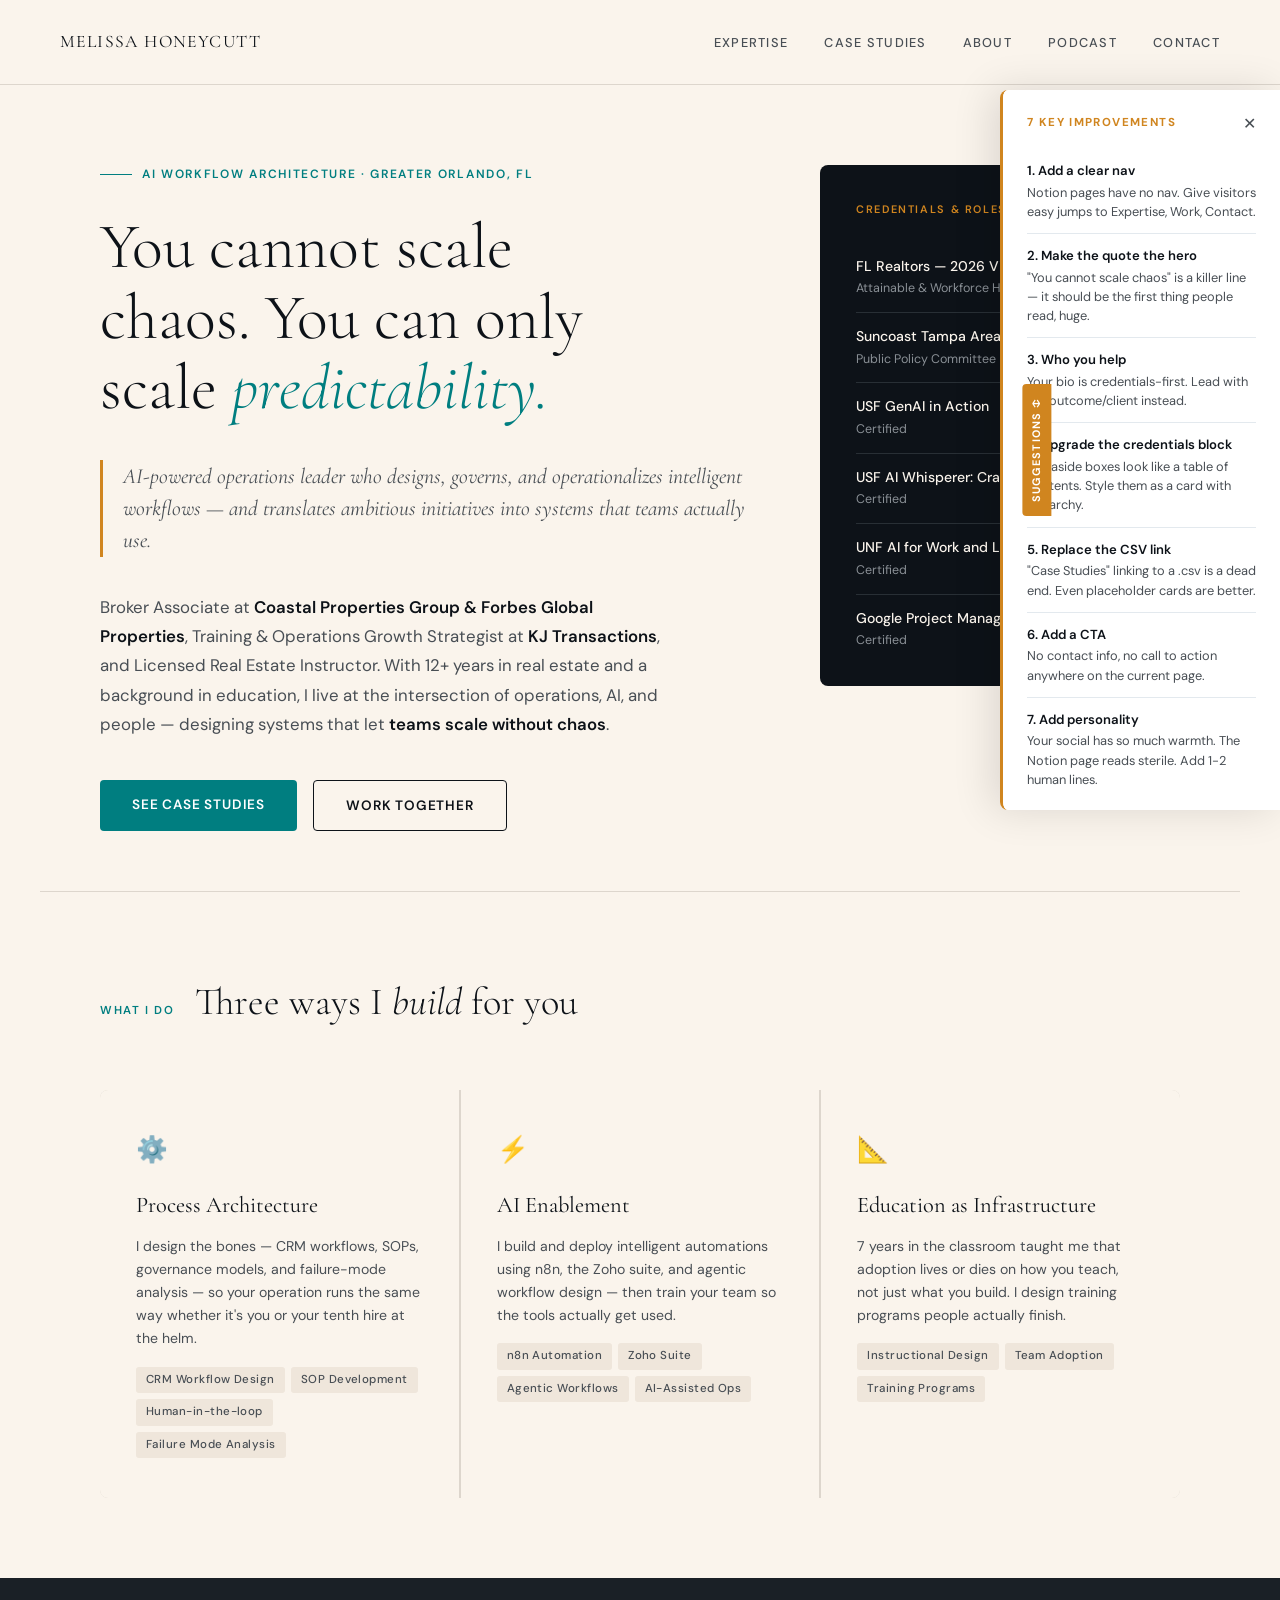
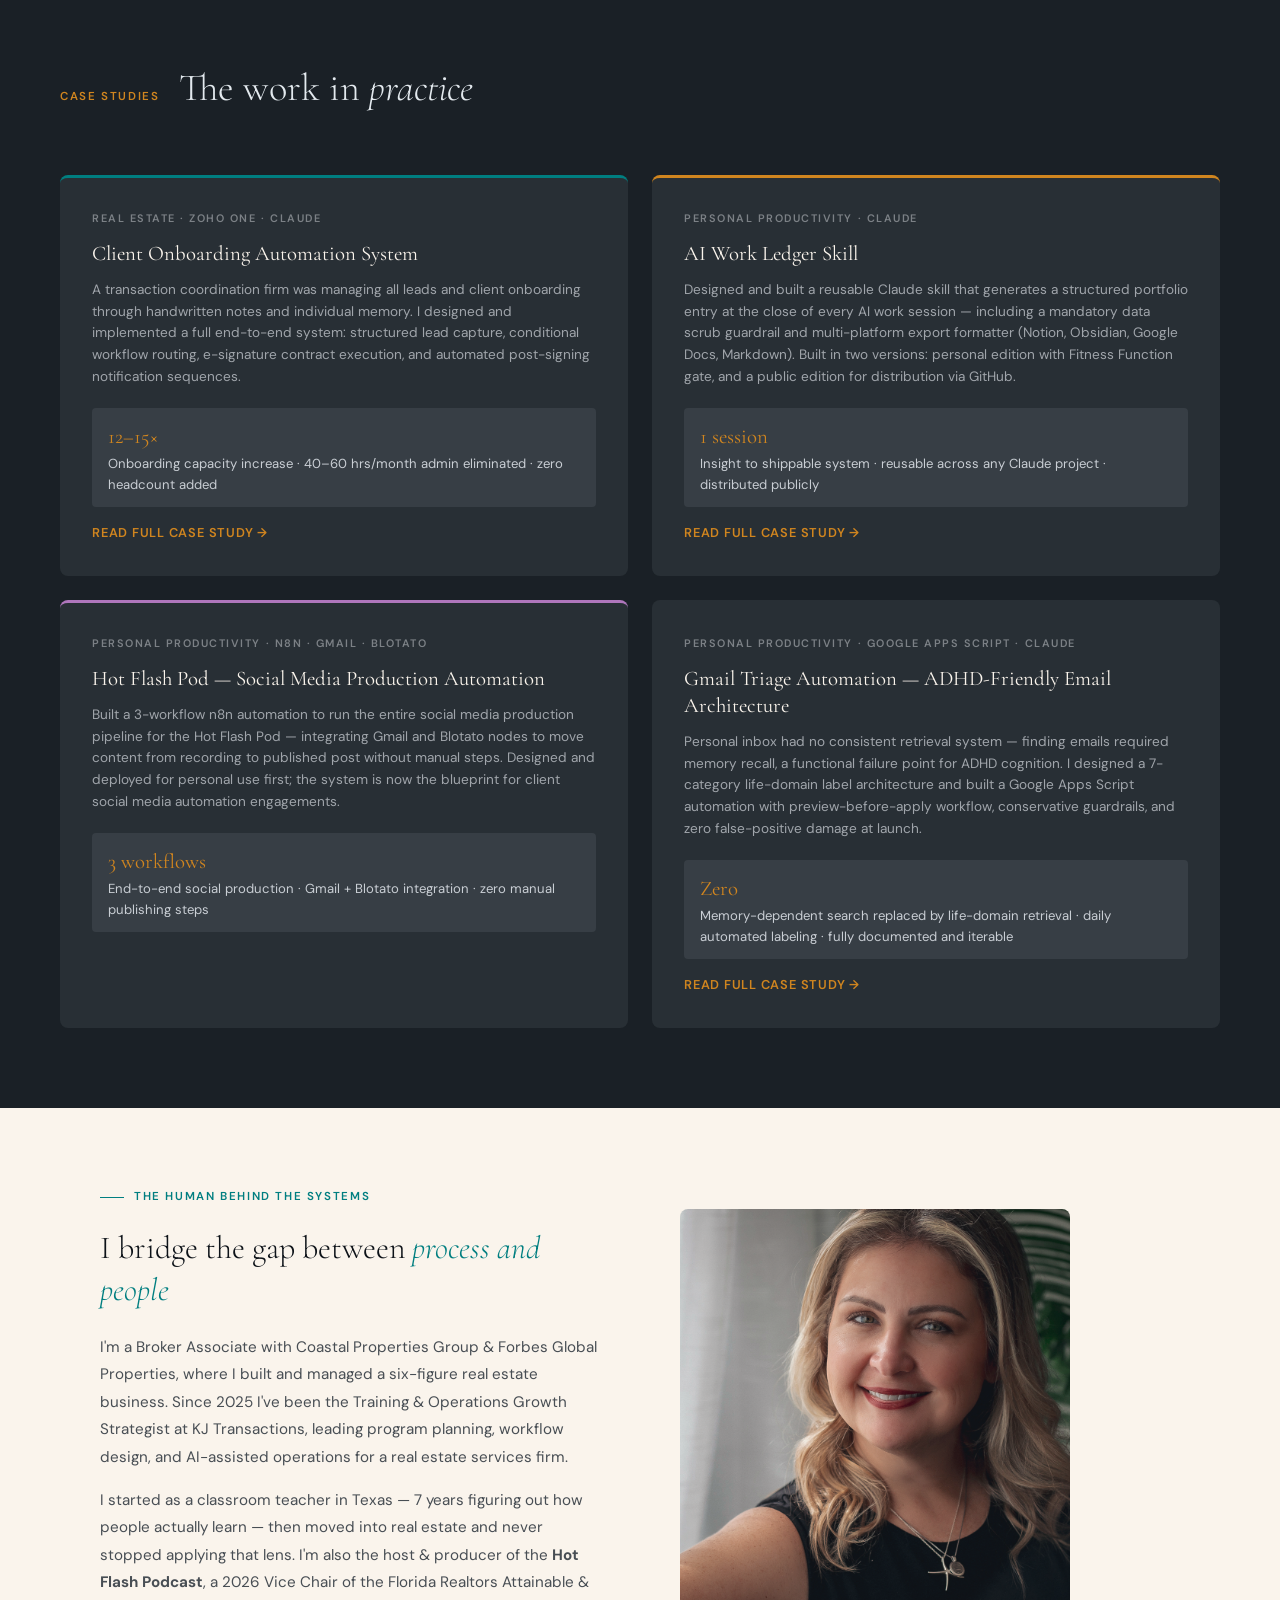
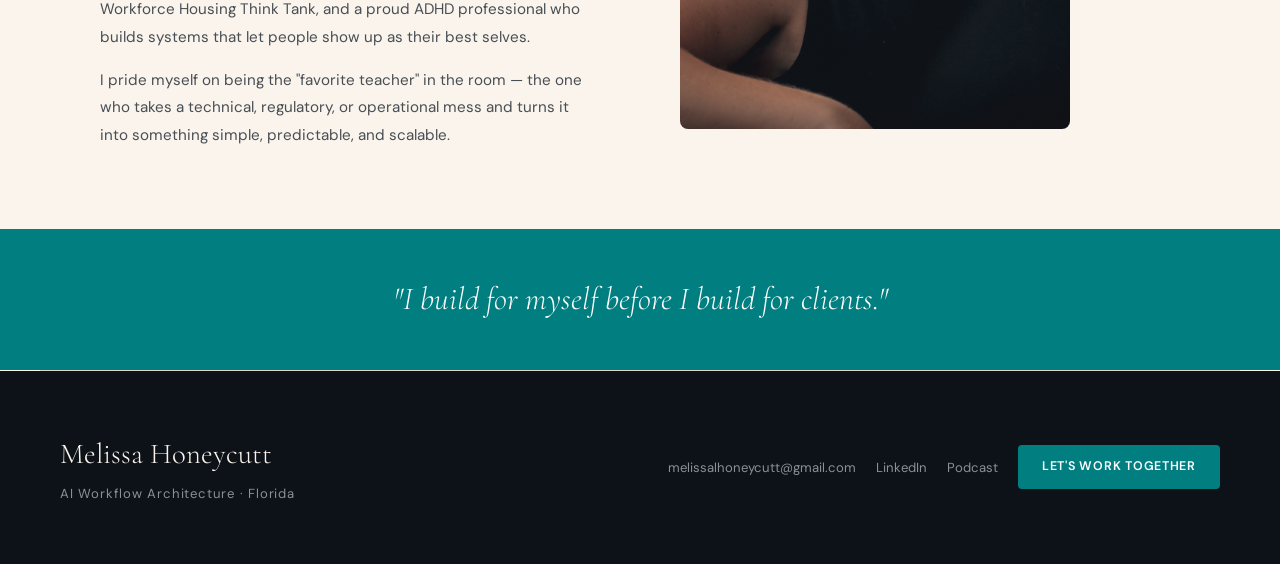
==== index.html @ ccad21df "Initial Commit" ====
<!DOCTYPE html>
<html lang="en">
<head>
<meta charset="UTF-8">
<meta name="viewport" content="width=device-width, initial-scale=1.0">
<title>Melissa Honeycutt | AI Workflow Architecture</title>
<link rel="preconnect" href="https://fonts.googleapis.com">
<link href="https://fonts.googleapis.com/css2?family=Cormorant+Garamond:ital,wght@0,300;0,400;0,600;1,300;1,400&family=DM+Sans:wght@300;400;500;600&display=swap" rel="stylesheet">
<style>
  :root {
    --cream: oklch(97% 0.012 75);
    --cream-mid: oklch(93% 0.018 75);
    --ink: oklch(18% 0.015 250);
    --ink-soft: oklch(42% 0.012 250);
    --teal: oklch(52% 0.13 195);
    --teal-light: oklch(92% 0.05 195);
    --amber: oklch(68% 0.14 68);
    --amber-light: oklch(94% 0.04 75);
  }

  * { margin: 0; padding: 0; box-sizing: border-box; }

  body {
    background: var(--cream);
    color: var(--ink);
    font-family: 'DM Sans', sans-serif;
    font-size: 16px;
    line-height: 1.6;
    overflow-x: hidden;
  }

  /* ── TOP NAV ── */
  nav {
    display: flex;
    justify-content: space-between;
    align-items: center;
    padding: 28px 60px;
    border-bottom: 1px solid oklch(88% 0.015 75);
  }
  .nav-logo {
    font-family: 'Cormorant Garamond', serif;
    font-size: 1.1rem;
    font-weight: 400;
    letter-spacing: 0.08em;
    text-transform: uppercase;
    color: var(--ink);
    text-decoration: none;
  }
  .nav-links {
    display: flex;
    gap: 36px;
    list-style: none;
  }
  .nav-links a {
    font-size: 0.8rem;
    font-weight: 500;
    letter-spacing: 0.1em;
    text-transform: uppercase;
    color: var(--ink-soft);
    text-decoration: none;
    transition: color 0.2s;
  }
  .nav-links a:hover { color: var(--teal); }

  /* ── ANNOTATION BAND ── */
  .annotation-band {
    background: oklch(28% 0.04 250);
    color: oklch(90% 0.01 250);
    font-size: 0.75rem;
    font-weight: 500;
    letter-spacing: 0.08em;
    text-transform: uppercase;
    padding: 10px 60px;
    display: flex;
    align-items: center;
    gap: 10px;
  }
  .annotation-band span.pill {
    background: var(--amber);
    color: white;
    border-radius: 4px;
    padding: 2px 8px;
    font-size: 0.68rem;
    font-weight: 600;
  }

  /* ── HERO ── */
  .hero {
    padding: 80px 60px 60px;
    display: grid;
    grid-template-columns: 1fr 380px;
    gap: 60px;
    align-items: start;
    max-width: 1200px;
    margin: 0 auto;
  }

  .hero-left {}

  .hero-eyebrow {
    font-size: 0.75rem;
    font-weight: 600;
    letter-spacing: 0.14em;
    text-transform: uppercase;
    color: var(--teal);
    margin-bottom: 28px;
    display: flex;
    align-items: center;
    gap: 10px;
  }
  .hero-eyebrow::before {
    content: '';
    display: block;
    width: 32px;
    height: 1.5px;
    background: var(--teal);
  }

  .hero-headline {
    font-family: 'Cormorant Garamond', serif;
    font-size: clamp(2.8rem, 5vw, 4.2rem);
    font-weight: 300;
    line-height: 1.1;
    color: var(--ink);
    margin-bottom: 12px;
  }
  .hero-headline em {
    font-style: italic;
    color: var(--teal);
  }

  .hero-quote {
    font-family: 'Cormorant Garamond', serif;
    font-size: clamp(1.1rem, 2vw, 1.35rem);
    font-weight: 400;
    font-style: italic;
    color: var(--ink-soft);
    border-left: 3px solid var(--amber);
    padding-left: 20px;
    margin: 36px 0;
    line-height: 1.5;
  }

  .hero-bio {
    font-size: 1.05rem;
    line-height: 1.75;
    color: var(--ink-soft);
    max-width: 560px;
    margin-bottom: 40px;
  }
  .hero-bio strong {
    color: var(--ink);
    font-weight: 600;
  }

  .hero-cta-group {
    display: flex;
    gap: 16px;
    flex-wrap: wrap;
  }
  .btn-primary {
    background: var(--teal);
    color: white;
    padding: 14px 32px;
    border-radius: 4px;
    font-size: 0.85rem;
    font-weight: 600;
    letter-spacing: 0.06em;
    text-transform: uppercase;
    text-decoration: none;
    transition: background 0.2s, transform 0.15s;
  }
  .btn-primary:hover { background: oklch(46% 0.13 195); transform: translateY(-1px); }
  .btn-secondary {
    border: 1.5px solid var(--ink);
    color: var(--ink);
    padding: 14px 32px;
    border-radius: 4px;
    font-size: 0.85rem;
    font-weight: 600;
    letter-spacing: 0.06em;
    text-transform: uppercase;
    text-decoration: none;
    transition: border-color 0.2s, color 0.2s;
  }
  .btn-secondary:hover { border-color: var(--teal); color: var(--teal); }

  /* ── HERO RIGHT: CREDENTIALS CARD ── */
  .credentials-card {
    background: var(--ink);
    color: var(--cream);
    border-radius: 8px;
    padding: 36px;
    position: sticky;
    top: 30px;
  }
  .cred-label {
    font-size: 0.68rem;
    font-weight: 600;
    letter-spacing: 0.15em;
    text-transform: uppercase;
    color: var(--amber);
    margin-bottom: 24px;
  }
  .cred-item {
    padding: 14px 0;
    border-bottom: 1px solid oklch(30% 0.015 250);
    font-size: 0.88rem;
    line-height: 1.4;
    color: oklch(85% 0.01 250);
  }
  .cred-item:last-child { border-bottom: none; padding-bottom: 0; }
  .cred-item strong {
    display: block;
    color: var(--cream);
    font-weight: 500;
    margin-bottom: 2px;
  }
  .cred-item span {
    font-size: 0.78rem;
    color: oklch(65% 0.012 250);
  }

  /* ── DIVIDER ── */
  .section-divider {
    max-width: 1200px;
    margin: 0 auto;
    padding: 0 60px;
    border-top: 1px solid oklch(88% 0.015 75);
  }

  /* ── EXPERTISE ── */
  .expertise {
    max-width: 1200px;
    margin: 0 auto;
    padding: 80px 60px;
  }
  .section-header {
    display: flex;
    align-items: baseline;
    gap: 20px;
    margin-bottom: 56px;
  }
  .section-tag {
    font-size: 0.72rem;
    font-weight: 600;
    letter-spacing: 0.14em;
    text-transform: uppercase;
    color: var(--teal);
  }
  .section-title {
    font-family: 'Cormorant Garamond', serif;
    font-size: 2.4rem;
    font-weight: 300;
    color: var(--ink);
  }
  .section-title em { font-style: italic; }

  .expertise-grid {
    display: grid;
    grid-template-columns: repeat(3, 1fr);
    gap: 2px;
    background: oklch(88% 0.015 75);
    border-radius: 8px;
    overflow: hidden;
  }
  .expertise-cell {
    background: var(--cream);
    padding: 40px 36px;
    transition: background 0.2s;
  }
  .expertise-cell:hover { background: var(--teal-light); }
  .expertise-icon {
    font-size: 1.6rem;
    margin-bottom: 16px;
  }
  .expertise-name {
    font-family: 'Cormorant Garamond', serif;
    font-size: 1.4rem;
    font-weight: 400;
    color: var(--ink);
    margin-bottom: 12px;
  }
  .expertise-desc {
    font-size: 0.88rem;
    color: var(--ink-soft);
    line-height: 1.65;
    margin-bottom: 16px;
  }
  .expertise-tags {
    display: flex;
    flex-wrap: wrap;
    gap: 6px;
  }
  .tag {
    font-size: 0.72rem;
    font-weight: 500;
    padding: 4px 10px;
    border-radius: 3px;
    background: var(--cream-mid);
    color: var(--ink-soft);
    letter-spacing: 0.04em;
  }

  /* ── CASE STUDIES ── */
  .case-studies {
    background: oklch(24% 0.015 250);
    padding: 80px 60px;
  }
  .case-studies-inner {
    max-width: 1200px;
    margin: 0 auto;
  }
  .case-studies .section-tag { color: var(--amber); }
  .case-studies .section-title { color: var(--cream); }

  .cases-grid {
    display: grid;
    grid-template-columns: repeat(2, 1fr);
    gap: 24px;
    margin-top: 48px;
  }
  .case-card {
    background: oklch(30% 0.015 250);
    border-radius: 8px;
    padding: 32px;
    border-top: 3px solid transparent;
    transition: border-color 0.2s, transform 0.2s;
    cursor: pointer;
    position: relative;
  }
  .case-card:nth-child(1) { border-top-color: var(--teal); }
  .case-card:nth-child(2) { border-top-color: var(--amber); }
  .case-card:nth-child(3) { border-top-color: oklch(65% 0.12 320); }
  .case-card:hover { transform: translateY(-3px); }

  .case-industry {
    font-size: 0.68rem;
    font-weight: 600;
    letter-spacing: 0.14em;
    text-transform: uppercase;
    color: oklch(60% 0.01 250);
    margin-bottom: 12px;
  }
  .case-title {
    font-family: 'Cormorant Garamond', serif;
    font-size: 1.3rem;
    font-weight: 400;
    color: var(--cream);
    margin-bottom: 12px;
    line-height: 1.3;
  }
  .case-desc {
    font-size: 0.85rem;
    color: oklch(72% 0.01 250);
    line-height: 1.6;
    margin-bottom: 20px;
  }
  .case-result {
    background: oklch(36% 0.015 250);
    border-radius: 4px;
    padding: 12px 16px;
    font-size: 0.82rem;
    color: oklch(85% 0.01 250);
  }
  .case-result strong {
    display: block;
    font-size: 1.3rem;
    font-family: 'Cormorant Garamond', serif;
    color: var(--amber);
    font-weight: 400;
  }
  .case-placeholder {
    position: absolute;
    inset: 0;
    display: flex;
    align-items: center;
    justify-content: center;
    background: oklch(26% 0.015 250);
    border-radius: 8px;
    font-size: 0.75rem;
    font-weight: 500;
    color: oklch(50% 0.01 250);
    letter-spacing: 0.08em;
    text-transform: uppercase;
  }

  /* ── ABOUT STRIP ── */
  .about-strip {
    max-width: 1200px;
    margin: 0 auto;
    padding: 80px 60px;
    display: grid;
    grid-template-columns: 1fr 1fr;
    gap: 80px;
    align-items: center;
  }
  .about-text {}
  .about-label {
    font-size: 0.72rem;
    font-weight: 600;
    letter-spacing: 0.14em;
    text-transform: uppercase;
    color: var(--teal);
    margin-bottom: 20px;
    display: flex;
    align-items: center;
    gap: 10px;
  }
  .about-label::before {
    content: '';
    display: block;
    width: 24px;
    height: 1.5px;
    background: var(--teal);
  }
  .about-headline {
    font-family: 'Cormorant Garamond', serif;
    font-size: 2rem;
    font-weight: 300;
    line-height: 1.3;
    margin-bottom: 24px;
  }
  .about-headline em { font-style: italic; color: var(--teal); }
  .about-body {
    font-size: 0.95rem;
    color: var(--ink-soft);
    line-height: 1.8;
  }
  .about-body p + p { margin-top: 16px; }

  .about-stats {
    display: grid;
    grid-template-columns: 1fr 1fr;
    gap: 2px;
    background: oklch(88% 0.015 75);
    border-radius: 8px;
    overflow: hidden;
  }
  .stat-cell {
    background: var(--amber-light);
    padding: 36px 32px;
    text-align: center;
  }
  .stat-cell:nth-child(even) { background: var(--teal-light); }
  .stat-num {
    font-family: 'Cormorant Garamond', serif;
    font-size: 3rem;
    font-weight: 300;
    color: var(--ink);
    line-height: 1;
    margin-bottom: 6px;
  }
  .stat-label {
    font-size: 0.78rem;
    font-weight: 500;
    color: var(--ink-soft);
    text-transform: uppercase;
    letter-spacing: 0.08em;
  }

  /* ── FOOTER ── */
  footer {
    background: var(--ink);
    color: var(--cream);
    padding: 60px;
    display: flex;
    justify-content: space-between;
    align-items: center;
    flex-wrap: wrap;
    gap: 24px;
  }
  .footer-left {}
  .footer-name {
    font-family: 'Cormorant Garamond', serif;
    font-size: 1.8rem;
    font-weight: 300;
    margin-bottom: 6px;
  }
  .footer-tagline {
    font-size: 0.82rem;
    color: oklch(65% 0.01 250);
    letter-spacing: 0.06em;
  }
  .footer-cta {
    display: flex;
    align-items: center;
    gap: 20px;
  }
  .footer-contact {
    font-size: 0.82rem;
    color: oklch(65% 0.01 250);
    text-decoration: none;
    transition: color 0.2s;
  }
  .footer-contact:hover { color: var(--teal); }

  /* ── ANNOTATION NOTES ── */
  .annotation {
    position: relative;
  }
  .annot-note {
    position: absolute;
    right: -220px;
    top: 0;
    width: 200px;
    background: oklch(98% 0.04 75);
    border: 1.5px dashed var(--amber);
    border-radius: 6px;
    padding: 10px 12px;
    font-size: 0.72rem;
    line-height: 1.5;
    color: oklch(35% 0.05 70);
    font-family: 'DM Sans', sans-serif;
  }
  .annot-note::before {
    content: '✦ SUGGESTION';
    display: block;
    font-weight: 700;
    font-size: 0.65rem;
    letter-spacing: 0.1em;
    color: var(--amber);
    margin-bottom: 4px;
  }

  /* ── FADE IN ── */
  @keyframes fadeUp {
    from { opacity: 0; transform: translateY(20px); }
    to { opacity: 1; transform: translateY(0); }
  }
  .hero-left > * {
    animation: fadeUp 0.6s ease both;
  }
  .hero-eyebrow { animation-delay: 0.05s; }
  .hero-headline { animation-delay: 0.15s; }
  .hero-quote { animation-delay: 0.25s; }
  .hero-bio { animation-delay: 0.35s; }
  .hero-cta-group { animation-delay: 0.45s; }
  .credentials-card { animation: fadeUp 0.6s 0.3s ease both; }

  /* ── IMPROVEMENTS SIDEBAR PANEL ── */
  .improvements-panel {
    position: fixed;
    right: 0;
    top: 50%;
    transform: translateY(-50%);
    width: 280px;
    background: white;
    border-left: 3px solid var(--amber);
    border-radius: 8px 0 0 8px;
    box-shadow: -8px 0 40px oklch(0% 0 0 / 0.12);
    padding: 24px;
    z-index: 100;
    max-height: 80vh;
    overflow-y: auto;
    transition: transform 0.3s ease;
  }
  .improvements-panel.hidden {
    transform: translateY(-50%) translateX(100%);
  }
  .panel-title {
    font-size: 0.72rem;
    font-weight: 700;
    letter-spacing: 0.12em;
    text-transform: uppercase;
    color: var(--amber);
    margin-bottom: 16px;
    display: flex;
    justify-content: space-between;
    align-items: center;
  }
  .panel-toggle {
    background: none;
    border: none;
    cursor: pointer;
    font-size: 1rem;
    color: var(--ink-soft);
    padding: 0;
  }
  .improve-item {
    padding: 12px 0;
    border-bottom: 1px solid oklch(93% 0.01 250);
    font-size: 0.8rem;
    line-height: 1.5;
    color: var(--ink-soft);
  }
  .improve-item:last-child { border-bottom: none; }
  .improve-item strong {
    display: block;
    color: var(--ink);
    font-weight: 600;
    margin-bottom: 2px;
    font-size: 0.82rem;
  }
  .panel-tab {
    position: absolute;
    left: -32px;
    top: 50%;
    transform: translateY(-50%) rotate(-90deg);
    background: var(--amber);
    color: white;
    font-size: 0.68rem;
    font-weight: 700;
    letter-spacing: 0.1em;
    text-transform: uppercase;
    padding: 6px 14px;
    border-radius: 4px 4px 0 0;
    cursor: pointer;
    white-space: nowrap;
    user-select: none;
  }
</style>
</head>
<body>

<!-- IMPROVEMENTS PANEL -->
<div class="improvements-panel" id="panel">
  <div class="panel-tab" onclick="togglePanel()">Suggestions ↕</div>
  <div class="panel-title">
    7 Key Improvements
    <button class="panel-toggle" onclick="togglePanel()">✕</button>
  </div>
  <div class="improve-item">
    <strong>1. Add a clear nav</strong>
    Notion pages have no nav. Give visitors easy jumps to Expertise, Work, Contact.
  </div>
  <div class="improve-item">
    <strong>2. Make the quote the hero</strong>
    "You cannot scale chaos" is a killer line — it should be the first thing people read, huge.
  </div>
  <div class="improve-item">
    <strong>3. Who you help</strong>
    Your bio is credentials-first. Lead with the outcome/client instead.
  </div>
  <div class="improve-item">
    <strong>4. Upgrade the credentials block</strong>
    The aside boxes look like a table of contents. Style them as a card with hierarchy.
  </div>
  <div class="improve-item">
    <strong>5. Replace the CSV link</strong>
    "Case Studies" linking to a .csv is a dead end. Even placeholder cards are better.
  </div>
  <div class="improve-item">
    <strong>6. Add a CTA</strong>
    No contact info, no call to action anywhere on the current page.
  </div>
  <div class="improve-item">
    <strong>7. Add personality</strong>
    Your social has so much warmth. The Notion page reads sterile. Add 1-2 human lines.
  </div>
</div>

<!-- NAV -->
<nav>
  <a href="#" class="nav-logo">Melissa Honeycutt</a>
  <ul class="nav-links">
    <li><a href="#expertise">Expertise</a></li>
    <li><a href="#work">Case Studies</a></li>
    <li><a href="#about">About</a></li>
    <li><a href="https://www.youtube.com/@HotFlashHomePod" target="_blank">Podcast</a></li>
    <li><a href="#contact">Contact</a></li>
  </ul>
</nav>


<!-- HERO -->
<section style="max-width: 1200px; margin: 0 auto; padding: 80px 60px 60px;">
  <div style="display: grid; grid-template-columns: 1fr 360px; gap: 60px; align-items: start;">
    
    <div>
      <div class="hero-eyebrow">AI Workflow Architecture · Greater Orlando, FL</div>
      
      <h1 class="hero-headline">
        You cannot scale<br>
        chaos. You can only<br>
        scale <em>predictability.</em>
      </h1>

      <blockquote class="hero-quote">
        AI-powered operations leader who designs, governs, and operationalizes intelligent workflows — and translates ambitious initiatives into systems that teams actually use.
      </blockquote>

      <p class="hero-bio">
        Broker Associate at <strong>Coastal Properties Group &amp; Forbes Global Properties</strong>, Training &amp; Operations Growth Strategist at <strong>KJ Transactions</strong>, and Licensed Real Estate Instructor. With 12+ years in real estate and a background in education, I live at the intersection of operations, AI, and people — designing systems that let <strong>teams scale without chaos</strong>.
      </p>

      <div class="hero-cta-group">
        <a href="#work" class="btn-primary">See Case Studies</a>
        <a href="#contact" class="btn-secondary">Work Together</a>
      </div>
    </div>

    <!-- CREDENTIALS CARD -->
    <div class="credentials-card">
      <div class="cred-label">Credentials & Roles</div>
      
      <div class="cred-item">
        <strong>FL Realtors — 2026 Vice Chair</strong>
        <span>Attainable & Workforce Housing Think Tank</span>
      </div>
      <div class="cred-item">
        <strong>Suncoast Tampa Area Realtors</strong>
        <span>Public Policy Committee</span>
      </div>
      <div class="cred-item">
        <strong>USF GenAI in Action</strong>
        <span>Certified</span>
      </div>
      <div class="cred-item">
        <strong>USF AI Whisperer: Crafting Prompts</strong>
        <span>Certified</span>
      </div>
      <div class="cred-item">
        <strong>UNF AI for Work and Life</strong>
        <span>Certified</span>
      </div>
      <div class="cred-item">
        <strong>Google Project Management</strong>
        <span>Certified</span>
      </div>
    </div>

  </div>
</section>

<div class="section-divider"></div>

<!-- EXPERTISE -->
<section class="expertise" id="expertise">
  <div class="section-header">
    <span class="section-tag">What I Do</span>
    <h2 class="section-title">Three ways I <em>build</em> for you</h2>
  </div>

  <div class="expertise-grid">
    <div class="expertise-cell">
      <div class="expertise-icon">⚙️</div>
      <div class="expertise-name">Process Architecture</div>
      <p class="expertise-desc">I design the bones — CRM workflows, SOPs, governance models, and failure-mode analysis — so your operation runs the same way whether it's you or your tenth hire at the helm.</p>
      <div class="expertise-tags">
        <span class="tag">CRM Workflow Design</span>
        <span class="tag">SOP Development</span>
        <span class="tag">Human-in-the-loop</span>
        <span class="tag">Failure Mode Analysis</span>
      </div>
    </div>
    <div class="expertise-cell">
      <div class="expertise-icon">⚡</div>
      <div class="expertise-name">AI Enablement</div>
      <p class="expertise-desc">I build and deploy intelligent automations using n8n, the Zoho suite, and agentic workflow design — then train your team so the tools actually get used.</p>
      <div class="expertise-tags">
        <span class="tag">n8n Automation</span>
        <span class="tag">Zoho Suite</span>
        <span class="tag">Agentic Workflows</span>
        <span class="tag">AI-Assisted Ops</span>
      </div>
    </div>
    <div class="expertise-cell">
      <div class="expertise-icon">📐</div>
      <div class="expertise-name">Education as Infrastructure</div>
      <p class="expertise-desc">7 years in the classroom taught me that adoption lives or dies on how you teach, not just what you build. I design training programs people actually finish.</p>
      <div class="expertise-tags">
        <span class="tag">Instructional Design</span>
        <span class="tag">Team Adoption</span>
        <span class="tag">Training Programs</span>
      </div>
    </div>
  </div>
</section>

<!-- CASE STUDIES -->
<section class="case-studies" id="work">
  <div class="case-studies-inner">
    <div class="section-header">
      <span class="section-tag">Case Studies</span>
      <h2 class="section-title" style="color: oklch(93% 0.01 250);">The work in <em>practice</em></h2>
    </div>

    <div class="cases-grid">
      <div class="case-card">
        <div class="case-industry">Real Estate · Zoho One · Claude</div>
        <div class="case-title">Client Onboarding Automation System</div>
        <p class="case-desc">A transaction coordination firm was managing all leads and client onboarding through handwritten notes and individual memory. I designed and implemented a full end-to-end system: structured lead capture, conditional workflow routing, e-signature contract execution, and automated post-signing notification sequences.</p>
        <div class="case-result">
          <strong>12–15×</strong>
          Onboarding capacity increase · 40–60 hrs/month admin eliminated · zero headcount added
        </div>
        <a href="https://www.notion.so/Client-Onboarding-Automation-System-31adb2d3efab80669851ddba255bbe34" target="_blank" style="display:inline-block; margin-top:16px; font-size:0.8rem; font-weight:600; color:var(--amber); text-decoration:none; letter-spacing:0.06em; text-transform:uppercase;">Read Full Case Study →</a>
      </div>
      <div class="case-card">
        <div class="case-industry">Personal Productivity · Claude</div>
        <div class="case-title">AI Work Ledger Skill</div>
        <p class="case-desc">Designed and built a reusable Claude skill that generates a structured portfolio entry at the close of every AI work session — including a mandatory data scrub guardrail and multi-platform export formatter (Notion, Obsidian, Google Docs, Markdown). Built in two versions: personal edition with Fitness Function gate, and a public edition for distribution via GitHub.</p>
        <div class="case-result">
          <strong>1 session</strong>
          Insight to shippable system · reusable across any Claude project · distributed publicly
        </div>
        <a href="https://www.notion.so/AI-Work-Ledger-Skill-Design-and-Build-346db2d3efab81e4be62f49155d64768" target="_blank" style="display:inline-block; margin-top:16px; font-size:0.8rem; font-weight:600; color:var(--amber); text-decoration:none; letter-spacing:0.06em; text-transform:uppercase;">Read Full Case Study →</a>
      </div>
      <div class="case-card">
        <div class="case-industry">Personal Productivity · n8n · Gmail · Blotato</div>
        <div class="case-title">Hot Flash Pod — Social Media Production Automation</div>
        <p class="case-desc">Built a 3-workflow n8n automation to run the entire social media production pipeline for the Hot Flash Pod — integrating Gmail and Blotato nodes to move content from recording to published post without manual steps. Designed and deployed for personal use first; the system is now the blueprint for client social media automation engagements.</p>
        <div class="case-result">
          <strong>3 workflows</strong>
          End-to-end social production · Gmail + Blotato integration · zero manual publishing steps
        </div>
      </div>
      <div class="case-card">
        <div class="case-industry">Personal Productivity · Google Apps Script · Claude</div>
        <div class="case-title">Gmail Triage Automation — ADHD-Friendly Email Architecture</div>
        <p class="case-desc">Personal inbox had no consistent retrieval system — finding emails required memory recall, a functional failure point for ADHD cognition. I designed a 7-category life-domain label architecture and built a Google Apps Script automation with preview-before-apply workflow, conservative guardrails, and zero false-positive damage at launch.</p>
        <div class="case-result">
          <strong>Zero</strong>
          Memory-dependent search replaced by life-domain retrieval · daily automated labeling · fully documented and iterable
        </div>
        <a href="https://www.notion.so/Gmail-Triage-Automation-ADHD-Friendly-Personal-Email-Organization-346db2d3efab8166abe6d23c3208da21" target="_blank" style="display:inline-block; margin-top:16px; font-size:0.8rem; font-weight:600; color:var(--amber); text-decoration:none; letter-spacing:0.06em; text-transform:uppercase;">Read Full Case Study →</a>
      </div>
    </div>
  </div>
</section>

<!-- ABOUT -->
<section id="about">
  <div class="about-strip">
    <div class="about-text">
      <div class="about-label">The Human Behind the Systems</div>
      <h2 class="about-headline">I bridge the gap between <em>process and people</em></h2>
      <div class="about-body">
        <p>I'm a Broker Associate with Coastal Properties Group &amp; Forbes Global Properties, where I built and managed a six-figure real estate business. Since 2025 I've been the Training &amp; Operations Growth Strategist at KJ Transactions, leading program planning, workflow design, and AI-assisted operations for a real estate services firm.</p>
        <p>I started as a classroom teacher in Texas — 7 years figuring out how people actually learn — then moved into real estate and never stopped applying that lens. I'm also the host &amp; producer of the <strong>Hot Flash Podcast</strong>, a 2026 Vice Chair of the Florida Realtors Attainable &amp; Workforce Housing Think Tank, and a proud ADHD professional who builds systems that let people show up as their best selves.</p>
        <p>I pride myself on being the "favorite teacher" in the room — the one who takes a technical, regulatory, or operational mess and turns it into something simple, predictable, and scalable.</p>
      </div>
    </div>
    <div style="position:relative; border-radius: 8px; overflow: hidden; aspect-ratio: 3/4; max-height: 520px;">
      <img src="ChantalGauthierPortraits-12819.png" alt="Melissa Honeycutt" style="width:100%; height:100%; object-fit:cover; object-position: center top; display:block;">
    </div>
  </div>
</section>

<!-- BRAND STATEMENT STRIP -->
<div style="background: var(--teal); padding: 48px 60px; text-align: center;">
  <p style="font-family: 'Cormorant Garamond', serif; font-size: clamp(1.4rem, 3vw, 2rem); font-weight: 300; font-style: italic; color: white; max-width: 700px; margin: 0 auto; line-height: 1.4;">"I build for myself before I build for clients."</p>
</div>

<div style="border-top: 1px solid oklch(88% 0.015 75); max-width: 1200px; margin: 0 auto;"></div>

<!-- FOOTER / CTA -->
<footer id="contact">
  <div class="footer-left">
    <div class="footer-name">Melissa Honeycutt</div>
    <div class="footer-tagline">AI Workflow Architecture · Florida</div>
  </div>
  <div class="footer-cta">
    <a href="mailto:melissalhoneycutt@gmail.com" class="footer-contact">melissalhoneycutt@gmail.com</a>
    <a href="https://www.linkedin.com/in/melissahoneycutt/" target="_blank" class="footer-contact">LinkedIn</a>
    <a href="https://www.youtube.com/@HotFlashHomePod" target="_blank" class="footer-contact">Podcast</a>
    <a href="mailto:melissalhoneycutt@gmail.com" class="btn-primary" style="font-size: 0.78rem; padding: 12px 24px;">Let's Work Together</a>
  </div>
</footer>

<script>
function togglePanel() {
  document.getElementById('panel').classList.toggle('hidden');
}
// Panel hidden by default on live site
</script>

</body>
</html>
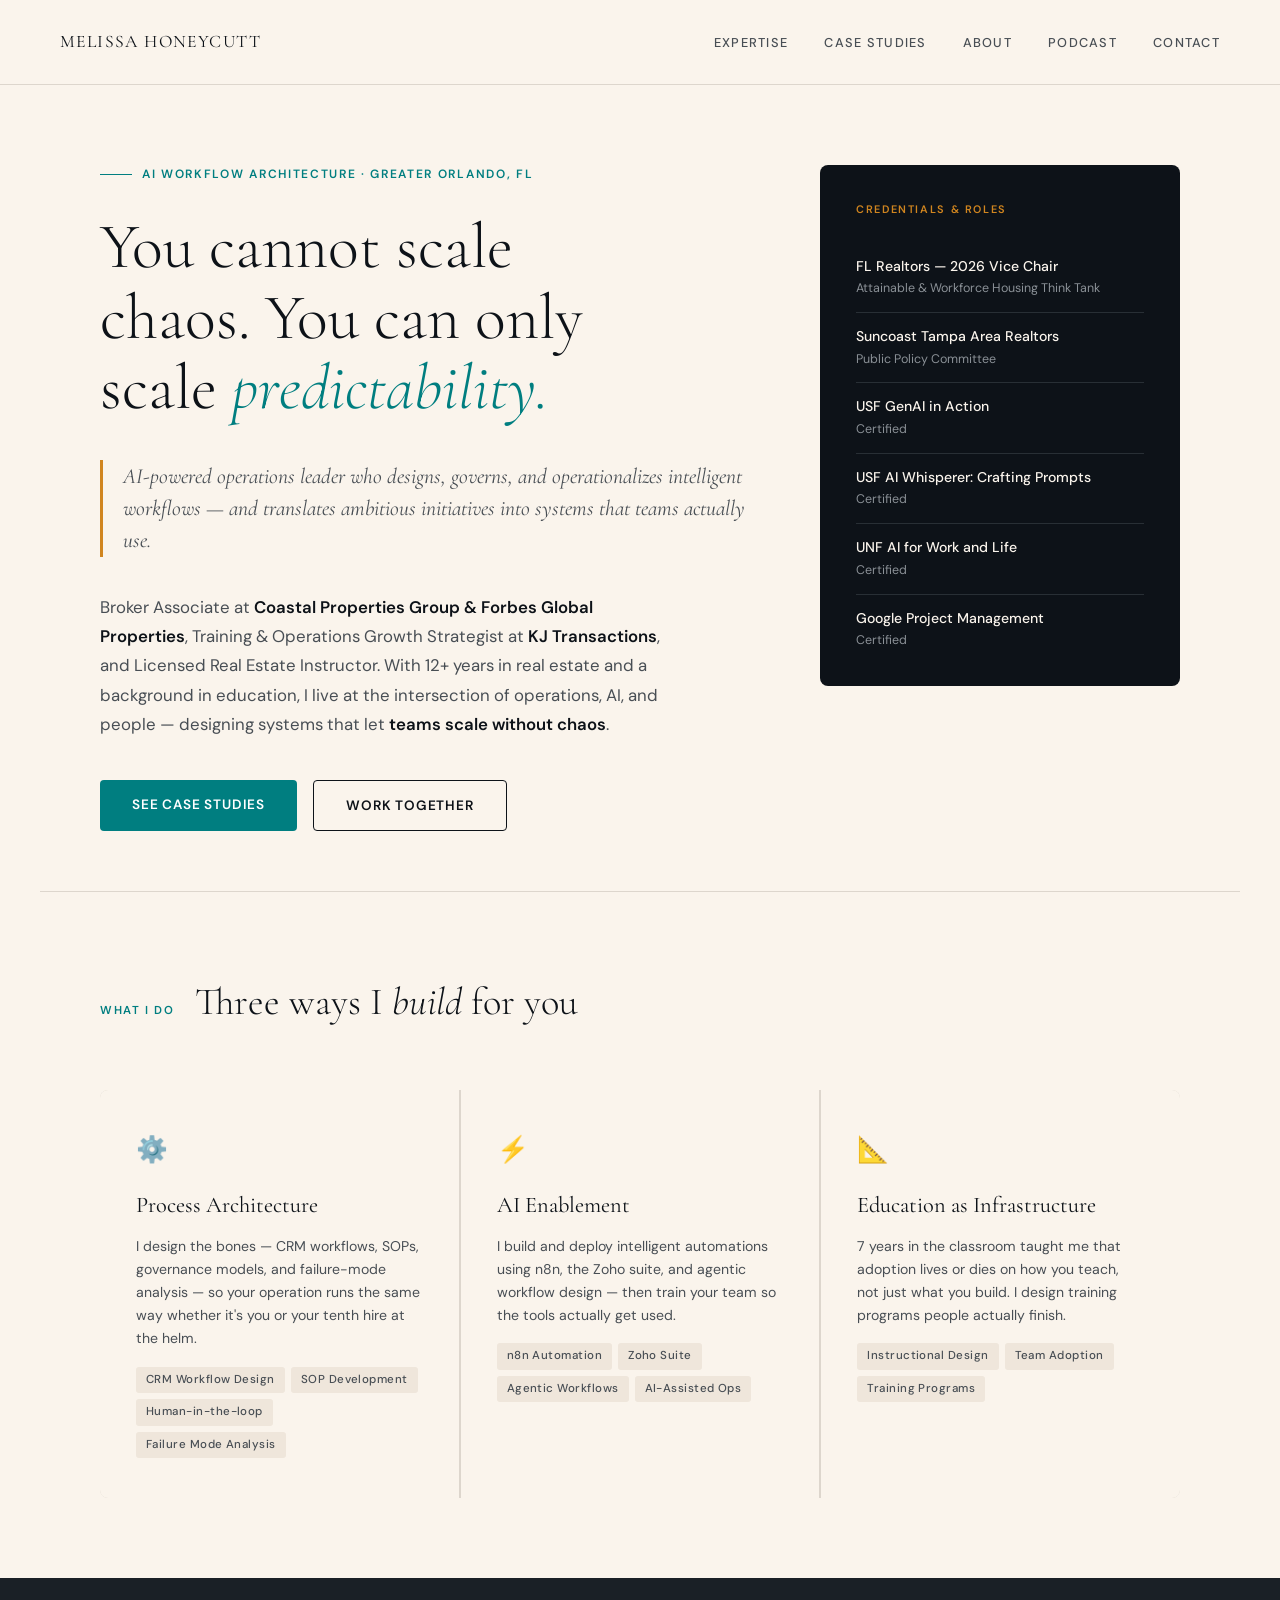
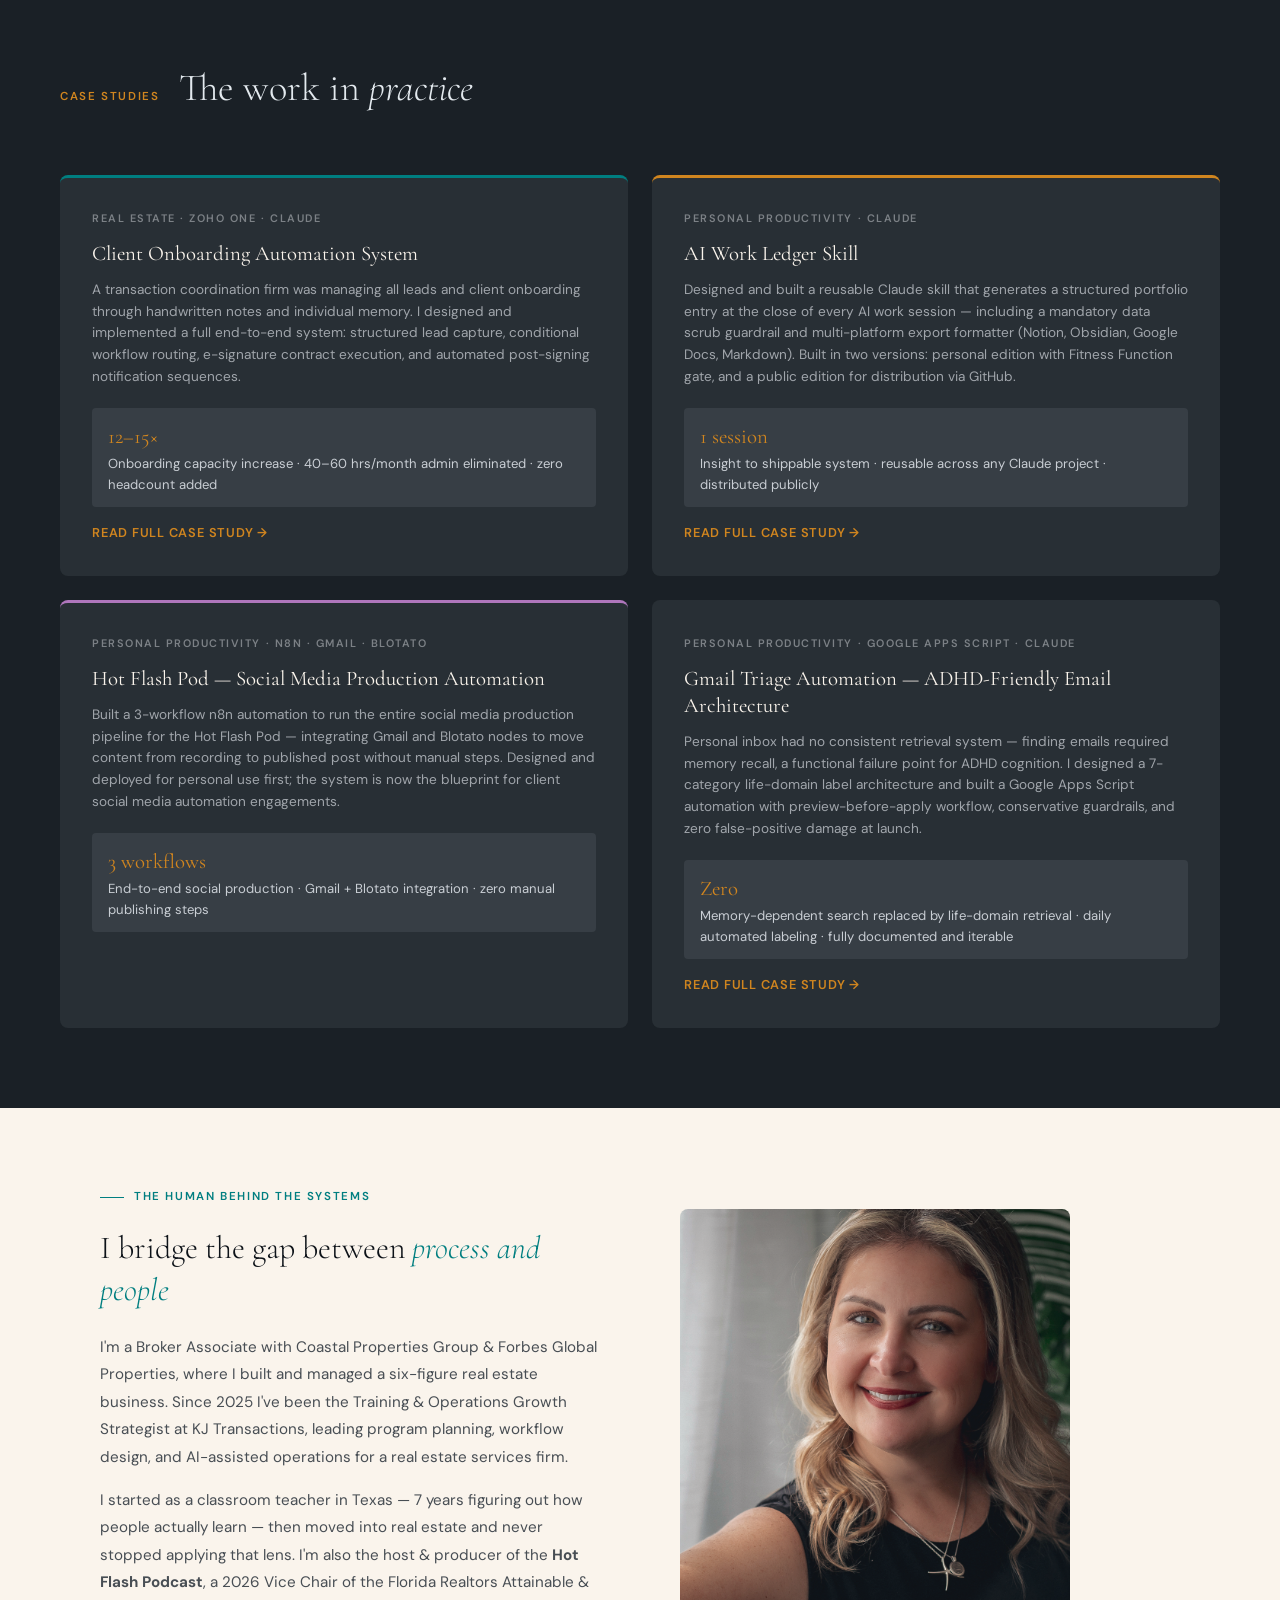
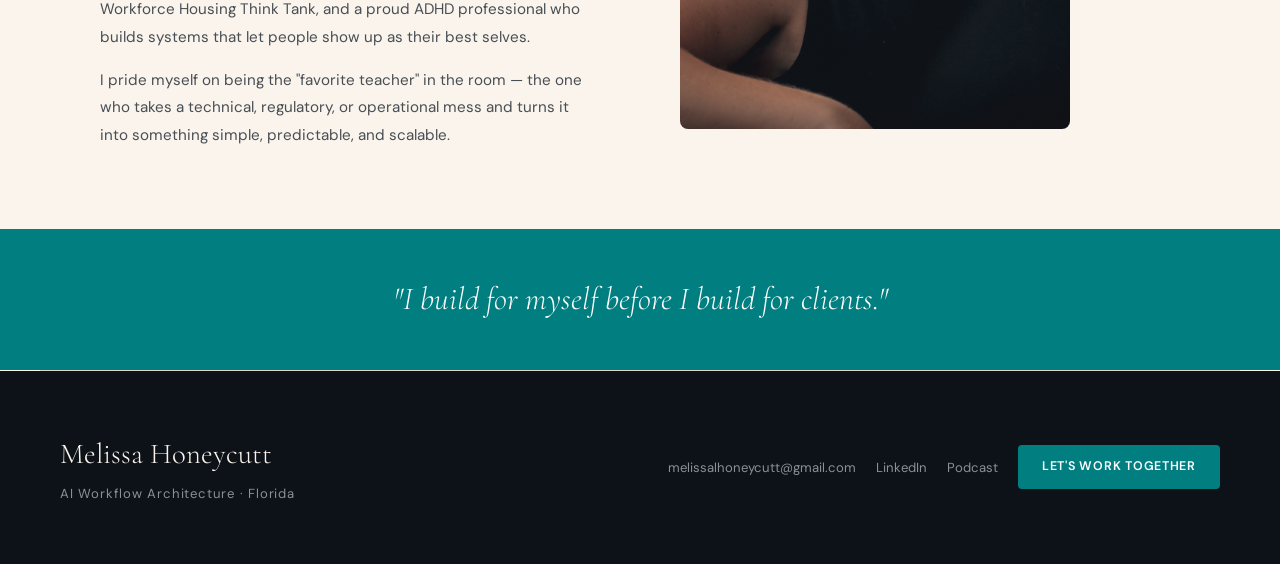
==== commit b76d0cc4: "Initial Commit" ====
--- a/index.html
+++ b/index.html
@@ -538,117 +538,9 @@
   .hero-cta-group { animation-delay: 0.45s; }
   .credentials-card { animation: fadeUp 0.6s 0.3s ease both; }
 
-  /* ── IMPROVEMENTS SIDEBAR PANEL ── */
-  .improvements-panel {
-    position: fixed;
-    right: 0;
-    top: 50%;
-    transform: translateY(-50%);
-    width: 280px;
-    background: white;
-    border-left: 3px solid var(--amber);
-    border-radius: 8px 0 0 8px;
-    box-shadow: -8px 0 40px oklch(0% 0 0 / 0.12);
-    padding: 24px;
-    z-index: 100;
-    max-height: 80vh;
-    overflow-y: auto;
-    transition: transform 0.3s ease;
-  }
-  .improvements-panel.hidden {
-    transform: translateY(-50%) translateX(100%);
-  }
-  .panel-title {
-    font-size: 0.72rem;
-    font-weight: 700;
-    letter-spacing: 0.12em;
-    text-transform: uppercase;
-    color: var(--amber);
-    margin-bottom: 16px;
-    display: flex;
-    justify-content: space-between;
-    align-items: center;
-  }
-  .panel-toggle {
-    background: none;
-    border: none;
-    cursor: pointer;
-    font-size: 1rem;
-    color: var(--ink-soft);
-    padding: 0;
-  }
-  .improve-item {
-    padding: 12px 0;
-    border-bottom: 1px solid oklch(93% 0.01 250);
-    font-size: 0.8rem;
-    line-height: 1.5;
-    color: var(--ink-soft);
-  }
-  .improve-item:last-child { border-bottom: none; }
-  .improve-item strong {
-    display: block;
-    color: var(--ink);
-    font-weight: 600;
-    margin-bottom: 2px;
-    font-size: 0.82rem;
-  }
-  .panel-tab {
-    position: absolute;
-    left: -32px;
-    top: 50%;
-    transform: translateY(-50%) rotate(-90deg);
-    background: var(--amber);
-    color: white;
-    font-size: 0.68rem;
-    font-weight: 700;
-    letter-spacing: 0.1em;
-    text-transform: uppercase;
-    padding: 6px 14px;
-    border-radius: 4px 4px 0 0;
-    cursor: pointer;
-    white-space: nowrap;
-    user-select: none;
-  }
-</style>
+  </style>
 </head>
 <body>
-
-<!-- IMPROVEMENTS PANEL -->
-<div class="improvements-panel" id="panel">
-  <div class="panel-tab" onclick="togglePanel()">Suggestions ↕</div>
-  <div class="panel-title">
-    7 Key Improvements
-    <button class="panel-toggle" onclick="togglePanel()">✕</button>
-  </div>
-  <div class="improve-item">
-    <strong>1. Add a clear nav</strong>
-    Notion pages have no nav. Give visitors easy jumps to Expertise, Work, Contact.
-  </div>
-  <div class="improve-item">
-    <strong>2. Make the quote the hero</strong>
-    "You cannot scale chaos" is a killer line — it should be the first thing people read, huge.
-  </div>
-  <div class="improve-item">
-    <strong>3. Who you help</strong>
-    Your bio is credentials-first. Lead with the outcome/client instead.
-  </div>
-  <div class="improve-item">
-    <strong>4. Upgrade the credentials block</strong>
-    The aside boxes look like a table of contents. Style them as a card with hierarchy.
-  </div>
-  <div class="improve-item">
-    <strong>5. Replace the CSV link</strong>
-    "Case Studies" linking to a .csv is a dead end. Even placeholder cards are better.
-  </div>
-  <div class="improve-item">
-    <strong>6. Add a CTA</strong>
-    No contact info, no call to action anywhere on the current page.
-  </div>
-  <div class="improve-item">
-    <strong>7. Add personality</strong>
-    Your social has so much warmth. The Notion page reads sterile. Add 1-2 human lines.
-  </div>
-</div>
 
 <!-- NAV -->
 <nav>
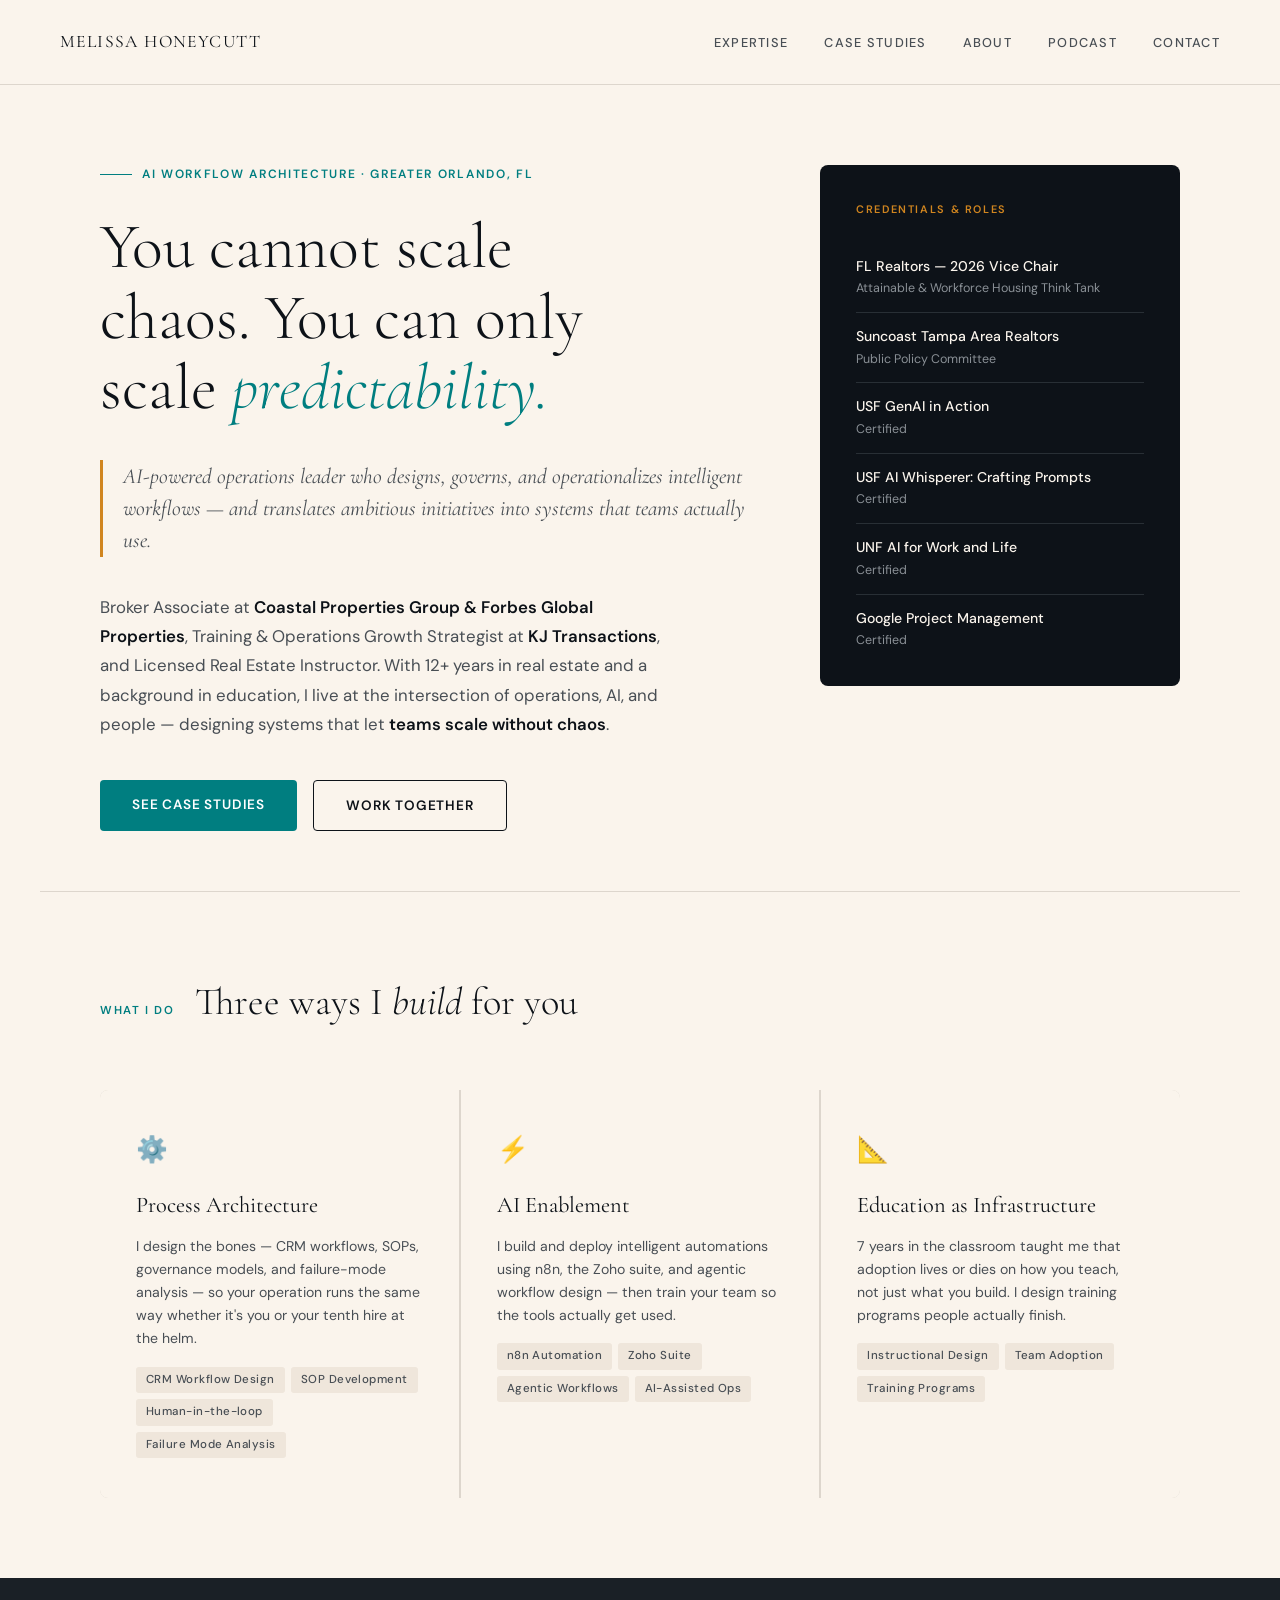
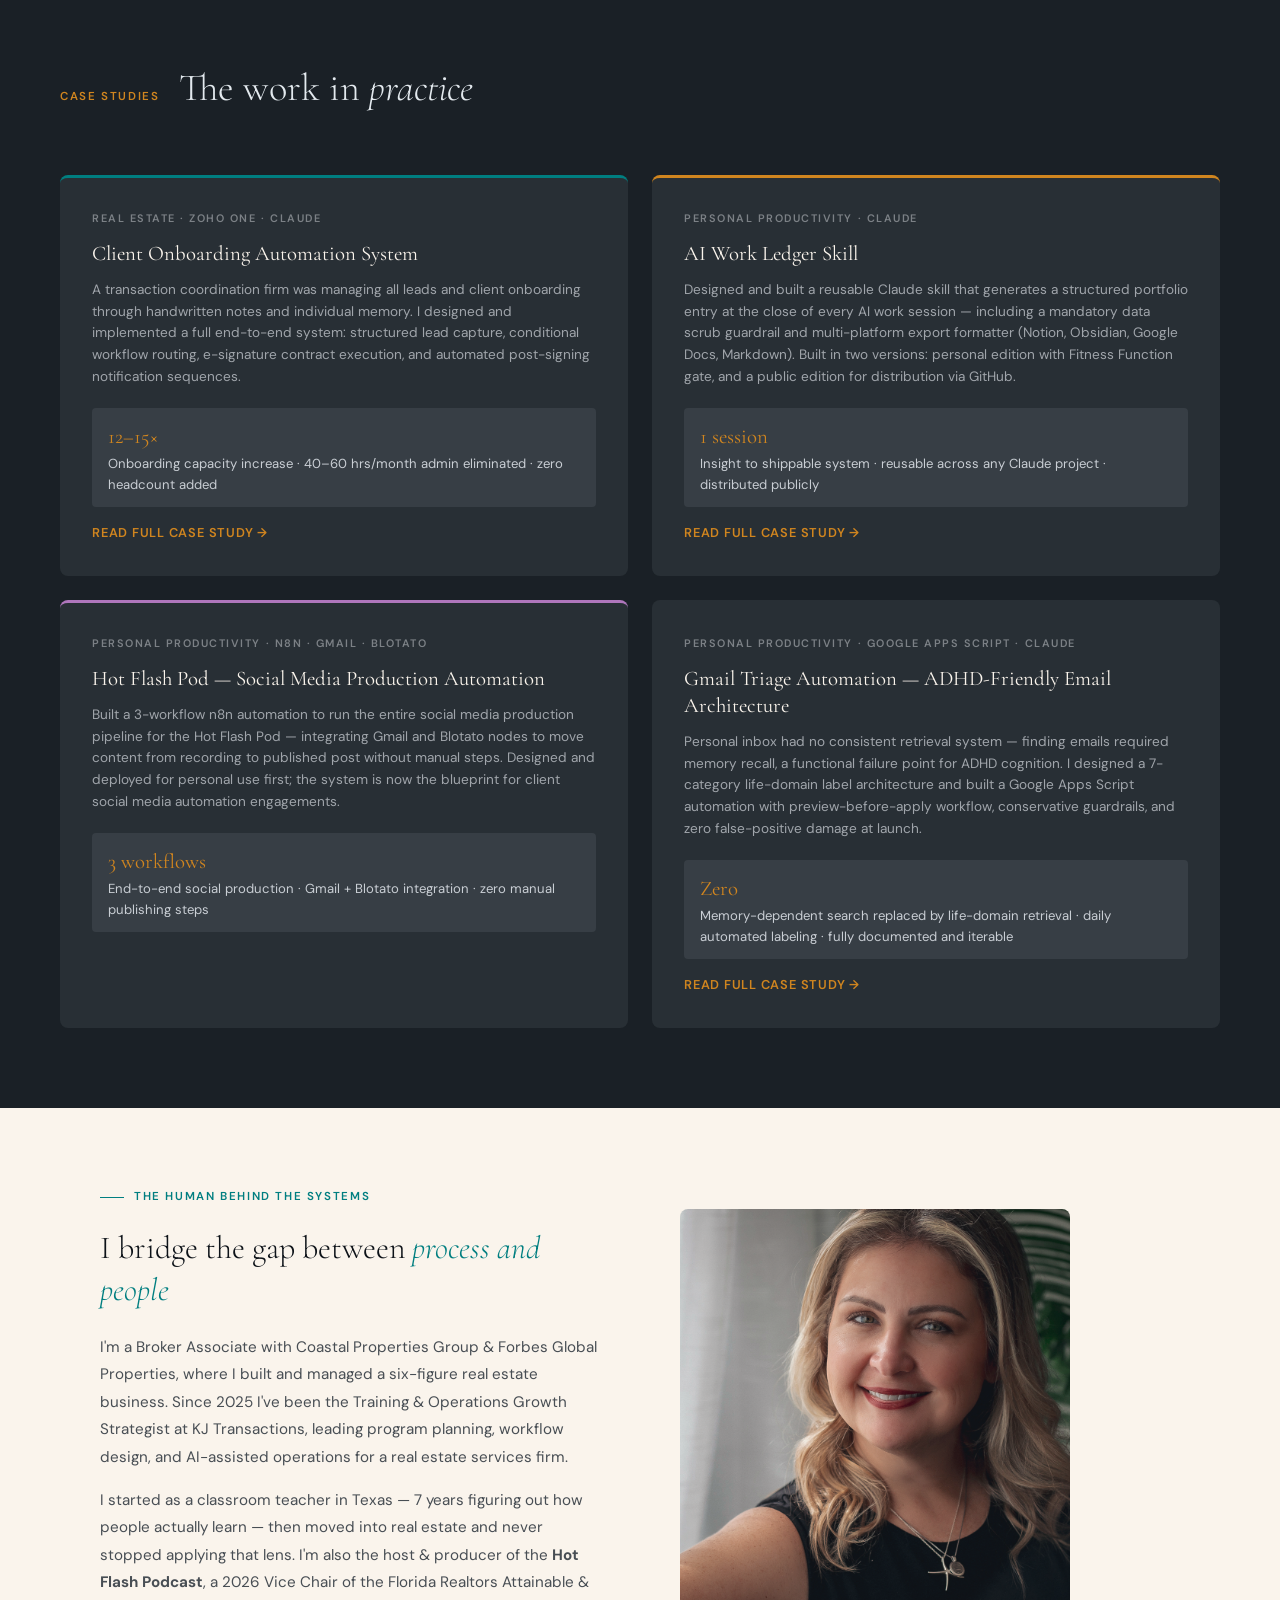
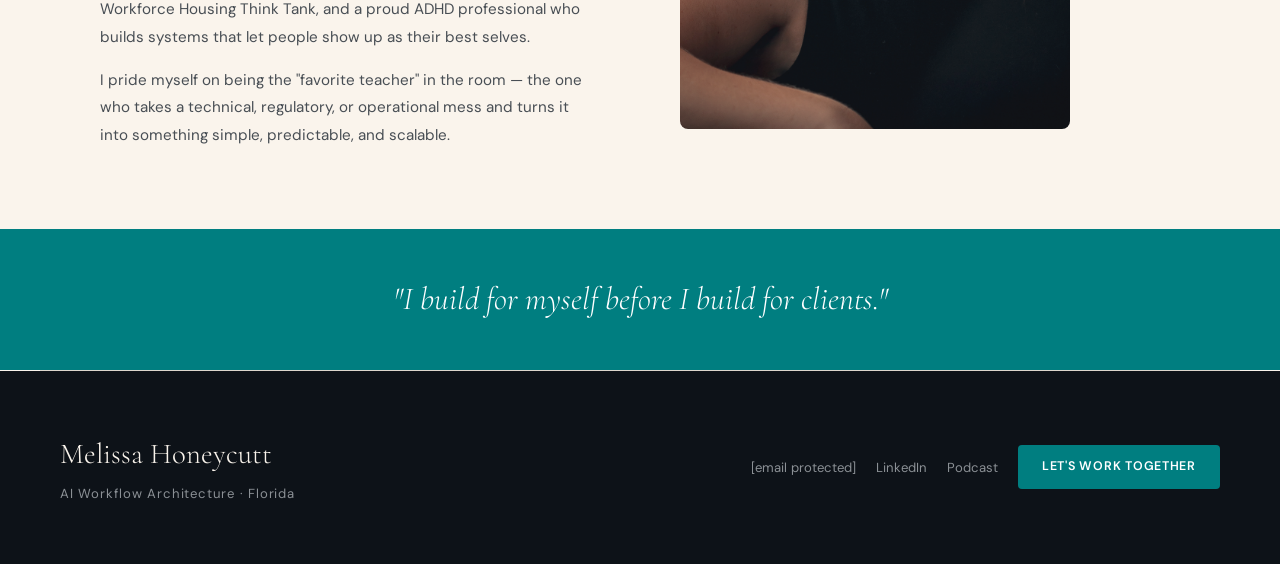
==== commit 33dcbe80: "Initial Commit" ====
--- a/index.html
+++ b/index.html
@@ -744,14 +744,14 @@
     <div class="footer-tagline">AI Workflow Architecture · Florida</div>
   </div>
   <div class="footer-cta">
-    <a href="mailto:melissalhoneycutt@gmail.com" class="footer-contact">melissalhoneycutt@gmail.com</a>
+    <a href="/cdn-cgi/l/email-protection#d0bdb5bcb9a3a3b1bcb8bfbeb5a9b3a5a4a490b7bdb1b9bcfeb3bfbd" class="footer-contact"><span class="__cf_email__" data-cfemail="254840494c565644494d4a4b405c46505151654248444c490b464a48">[email&#160;protected]</span></a>
     <a href="https://www.linkedin.com/in/melissahoneycutt/" target="_blank" class="footer-contact">LinkedIn</a>
     <a href="https://www.youtube.com/@HotFlashHomePod" target="_blank" class="footer-contact">Podcast</a>
-    <a href="mailto:melissalhoneycutt@gmail.com" class="btn-primary" style="font-size: 0.78rem; padding: 12px 24px;">Let's Work Together</a>
+    <a href="/cdn-cgi/l/email-protection#355850595c464654595d5a5b504c56404141755258545c591b565a58" class="btn-primary" style="font-size: 0.78rem; padding: 12px 24px;">Let's Work Together</a>
   </div>
 </footer>
 
-<script>
+<script data-cfasync="false" src="/cdn-cgi/scripts/5c5dd728/cloudflare-static/email-decode.min.js" defer></script><script>
 function togglePanel() {
   document.getElementById('panel').classList.toggle('hidden');
 }
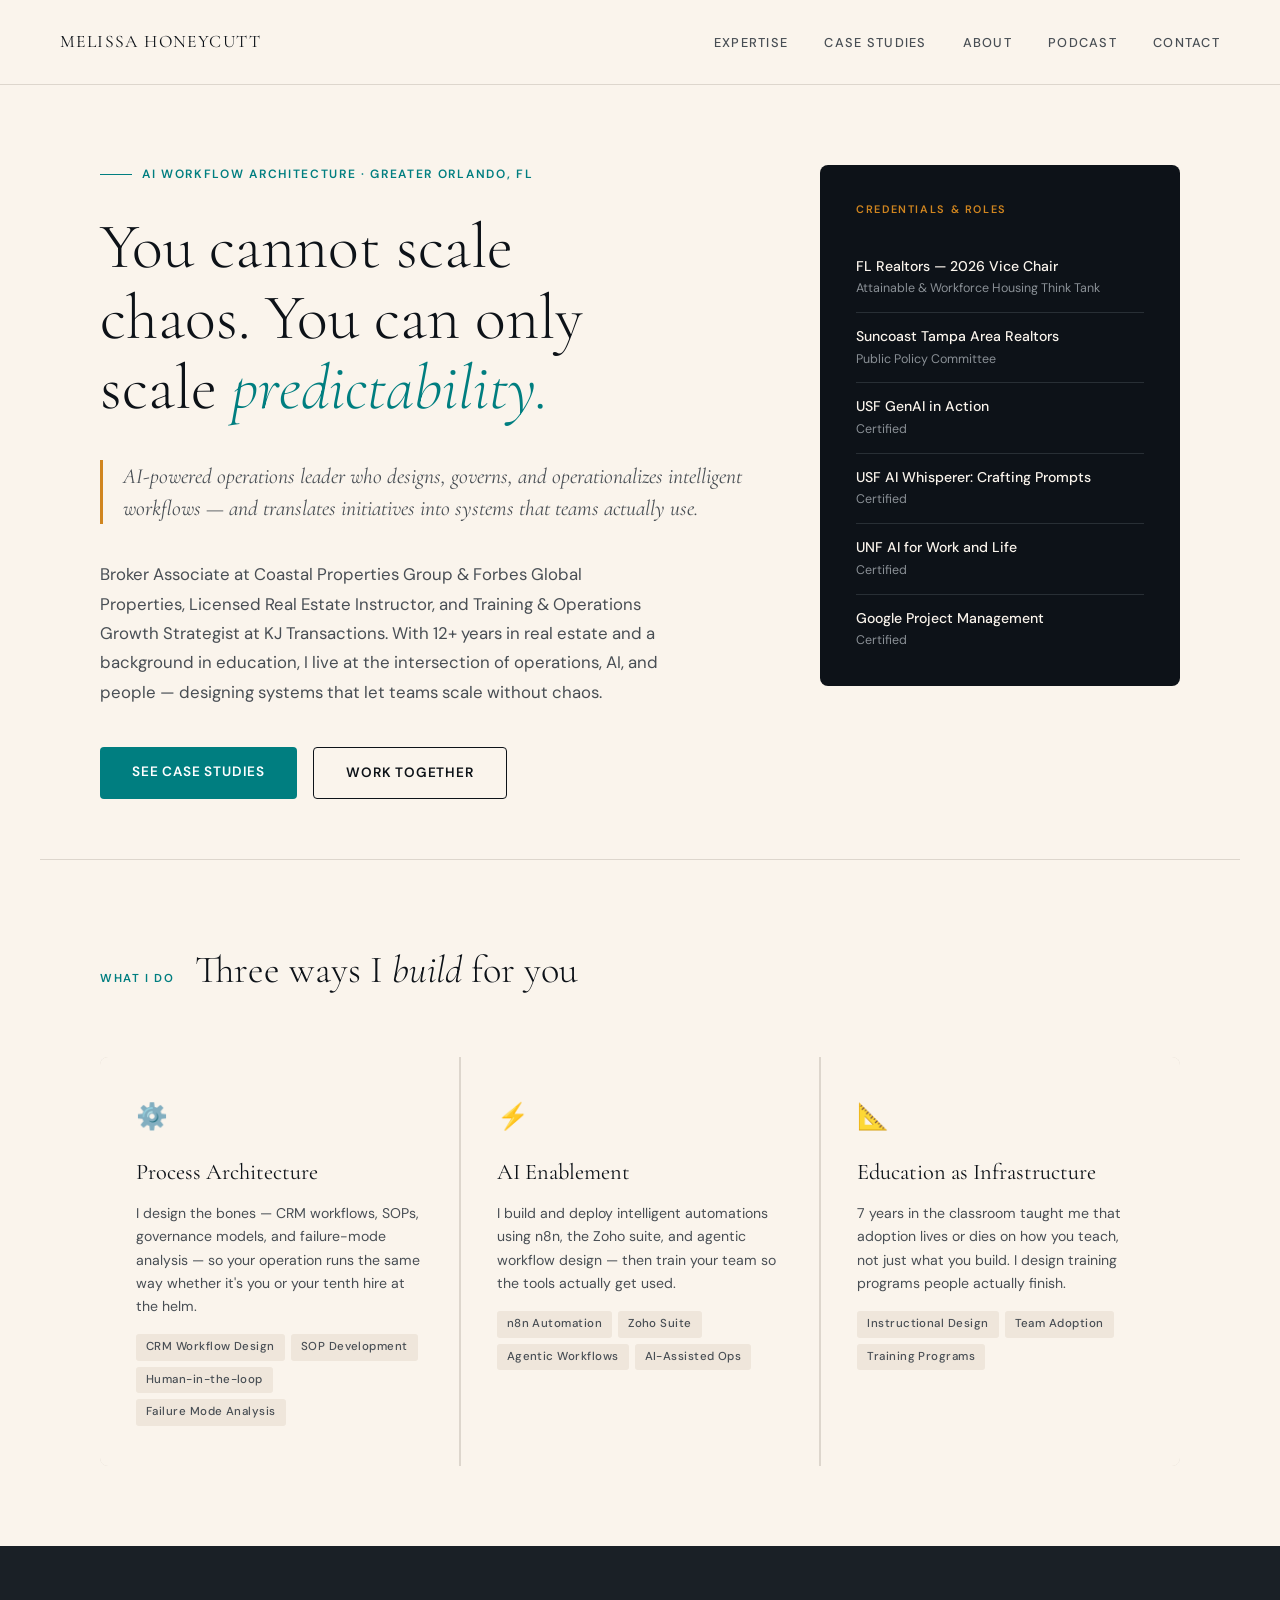
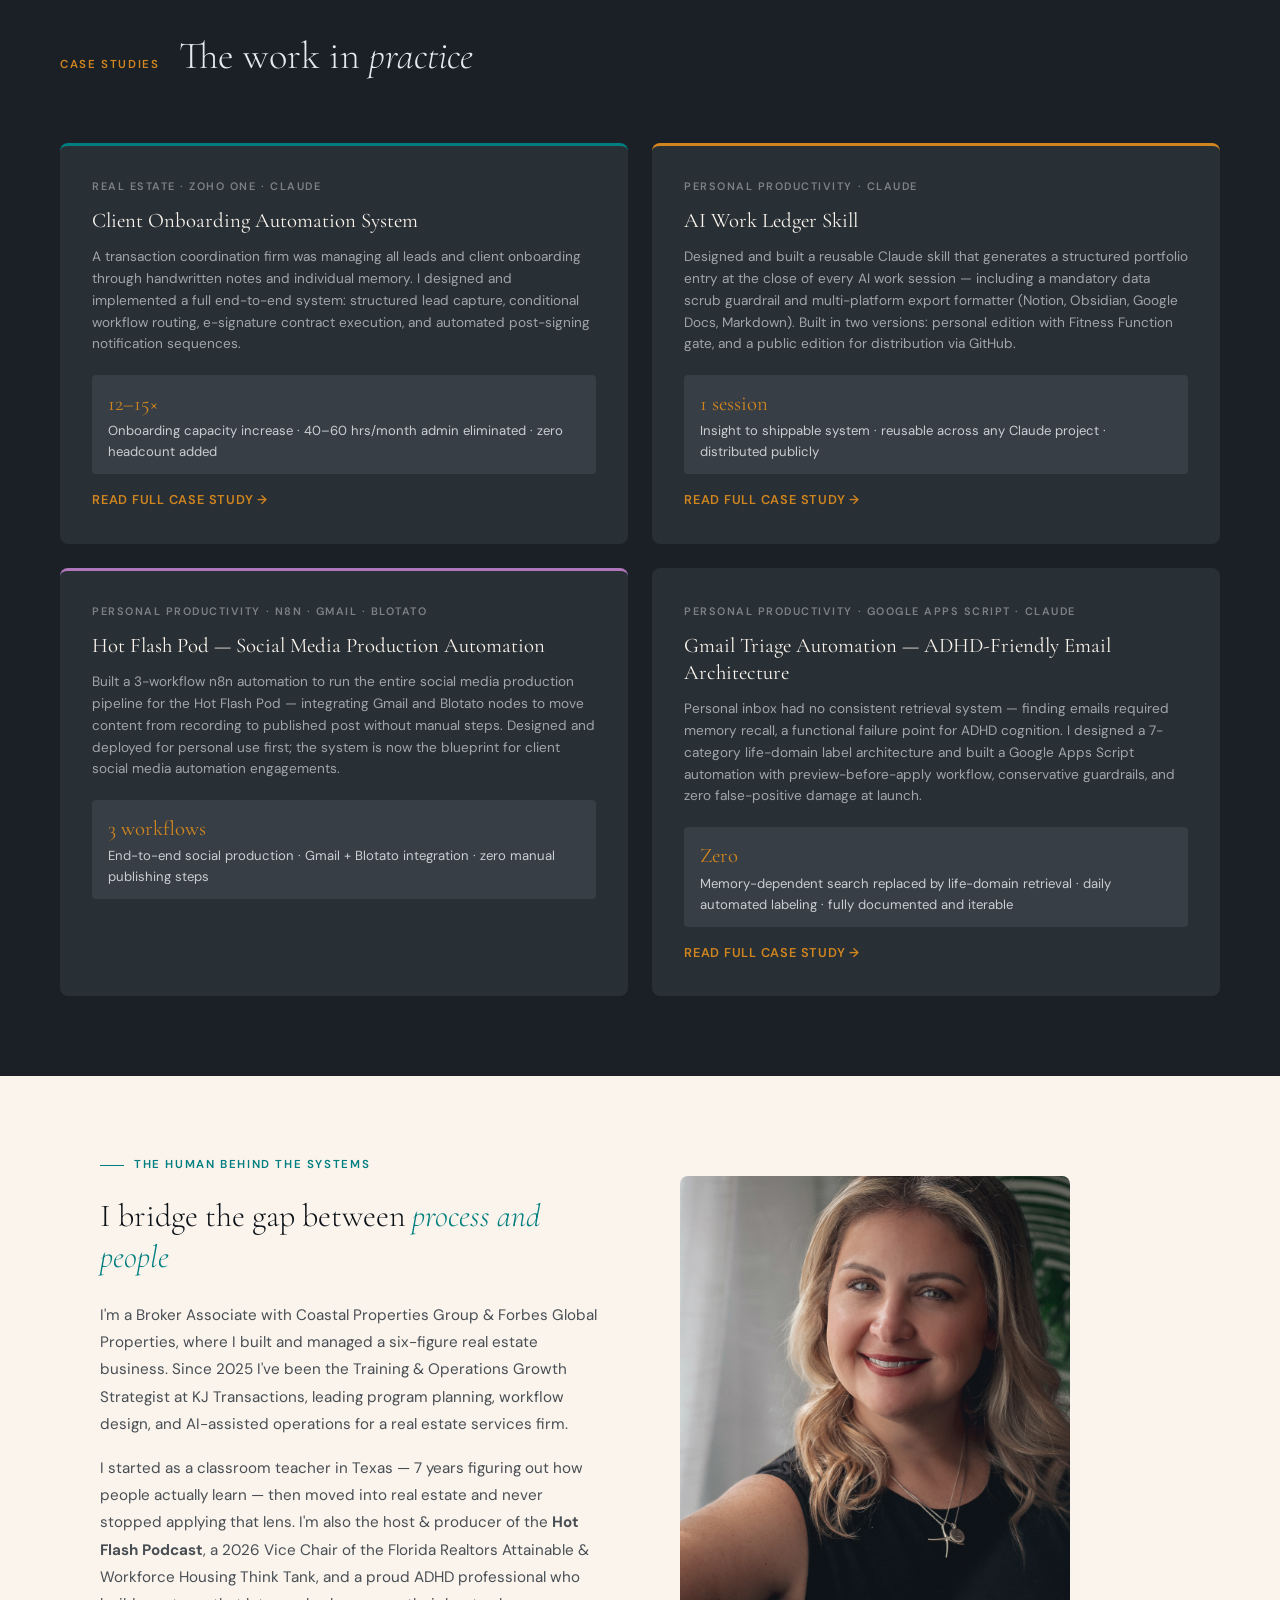
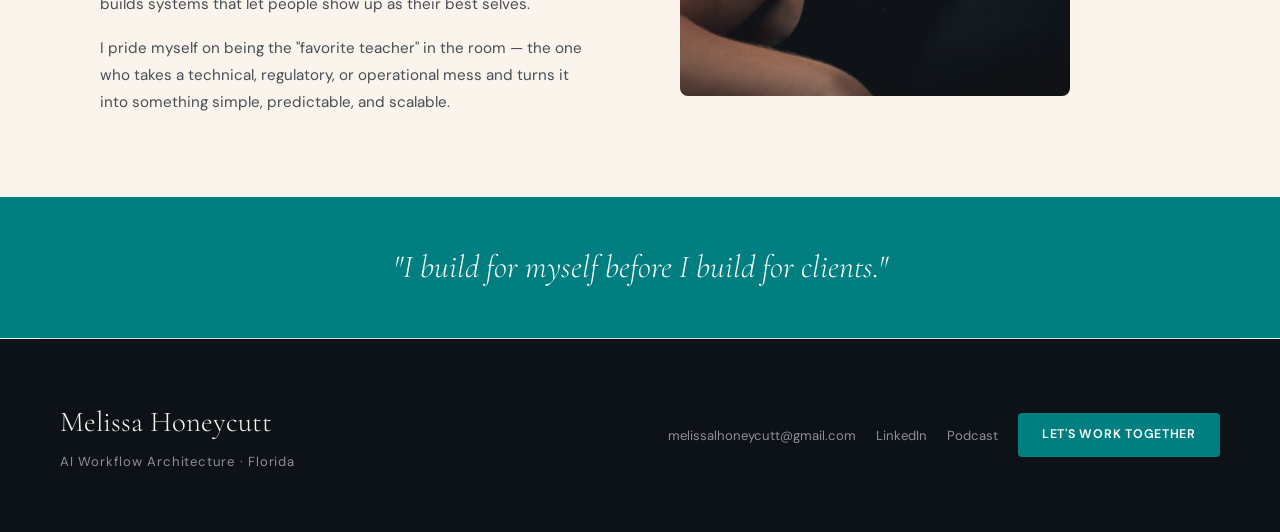
==== commit 8c460da5: "Initial Commit" ====
--- a/index.html
+++ b/index.html
@@ -62,27 +62,6 @@
   }
   .nav-links a:hover { color: var(--teal); }
 
-  /* ── ANNOTATION BAND ── */
-  .annotation-band {
-    background: oklch(28% 0.04 250);
-    color: oklch(90% 0.01 250);
-    font-size: 0.75rem;
-    font-weight: 500;
-    letter-spacing: 0.08em;
-    text-transform: uppercase;
-    padding: 10px 60px;
-    display: flex;
-    align-items: center;
-    gap: 10px;
-  }
-  .annotation-band span.pill {
-    background: var(--amber);
-    color: white;
-    border-radius: 4px;
-    padding: 2px 8px;
-    font-size: 0.68rem;
-    font-weight: 600;
-  }
 
   /* ── HERO ── */
   .hero {
@@ -523,6 +502,76 @@
     margin-bottom: 4px;
   }
 
+  /* ── MOBILE ── */
+  @media (max-width: 768px) {
+    nav {
+      padding: 20px 24px;
+      flex-wrap: wrap;
+      gap: 12px;
+    }
+    .nav-links {
+      gap: 16px;
+      flex-wrap: wrap;
+    }
+    .nav-links a { font-size: 0.72rem; }
+
+    section[style] {
+      padding: 48px 24px 40px !important;
+    }
+    section[style] > div {
+      grid-template-columns: 1fr !important;
+      gap: 40px !important;
+    }
+    .credentials-card {
+      position: static;
+    }
+    .expertise {
+      padding: 48px 24px;
+    }
+    .expertise-grid {
+      grid-template-columns: 1fr;
+    }
+    .case-studies {
+      padding: 48px 24px;
+    }
+    .cases-grid {
+      grid-template-columns: 1fr;
+    }
+    .about-strip {
+      padding: 48px 24px;
+      grid-template-columns: 1fr;
+      gap: 36px;
+    }
+    .about-strip > div[style] {
+      aspect-ratio: 4/3 !important;
+      max-height: 320px !important;
+    }
+    footer {
+      padding: 40px 24px;
+      flex-direction: column;
+      align-items: flex-start;
+      gap: 24px;
+    }
+    .footer-cta {
+      flex-direction: column;
+      align-items: flex-start;
+      gap: 12px;
+    }
+    .section-header {
+      flex-direction: column;
+      gap: 4px;
+    }
+    .hero-cta-group {
+      flex-direction: column;
+    }
+    .btn-primary, .btn-secondary {
+      text-align: center;
+    }
+    div[style*="padding: 48px 60px"] {
+      padding: 40px 24px !important;
+    }
+  }
+
   /* ── FADE IN ── */
   @keyframes fadeUp {
     from { opacity: 0; transform: translateY(20px); }
@@ -569,16 +618,16 @@
       </h1>
 
       <blockquote class="hero-quote">
-        AI-powered operations leader who designs, governs, and operationalizes intelligent workflows — and translates ambitious initiatives into systems that teams actually use.
+        AI-powered operations leader who designs, governs, and operationalizes intelligent workflows — and translates initiatives into systems that teams actually use.
       </blockquote>
 
       <p class="hero-bio">
-        Broker Associate at <strong>Coastal Properties Group &amp; Forbes Global Properties</strong>, Training &amp; Operations Growth Strategist at <strong>KJ Transactions</strong>, and Licensed Real Estate Instructor. With 12+ years in real estate and a background in education, I live at the intersection of operations, AI, and people — designing systems that let <strong>teams scale without chaos</strong>.
+        Broker Associate at Coastal Properties Group &amp; Forbes Global Properties, Licensed Real Estate Instructor, and Training &amp; Operations Growth Strategist at KJ Transactions. With 12+ years in real estate and a background in education, I live at the intersection of operations, AI, and people — designing systems that let teams scale without chaos.
       </p>
 
       <div class="hero-cta-group">
         <a href="#work" class="btn-primary">See Case Studies</a>
-        <a href="#contact" class="btn-secondary">Work Together</a>
+        <a href="mailto:melissalhoneycutt@gmail.com" class="btn-secondary">Work Together</a>
       </div>
     </div>
 
@@ -744,19 +793,14 @@
     <div class="footer-tagline">AI Workflow Architecture · Florida</div>
   </div>
   <div class="footer-cta">
-    <a href="/cdn-cgi/l/email-protection#d0bdb5bcb9a3a3b1bcb8bfbeb5a9b3a5a4a490b7bdb1b9bcfeb3bfbd" class="footer-contact"><span class="__cf_email__" data-cfemail="254840494c565644494d4a4b405c46505151654248444c490b464a48">[email&#160;protected]</span></a>
+    <a href="mailto:melissalhoneycutt@gmail.com" class="footer-contact">melissalhoneycutt@gmail.com</a>
     <a href="https://www.linkedin.com/in/melissahoneycutt/" target="_blank" class="footer-contact">LinkedIn</a>
     <a href="https://www.youtube.com/@HotFlashHomePod" target="_blank" class="footer-contact">Podcast</a>
-    <a href="/cdn-cgi/l/email-protection#355850595c464654595d5a5b504c56404141755258545c591b565a58" class="btn-primary" style="font-size: 0.78rem; padding: 12px 24px;">Let's Work Together</a>
+    <a href="mailto:melissalhoneycutt@gmail.com" class="btn-primary" style="font-size: 0.78rem; padding: 12px 24px;">Let's Work Together</a>
   </div>
 </footer>
 
-<script data-cfasync="false" src="/cdn-cgi/scripts/5c5dd728/cloudflare-static/email-decode.min.js" defer></script><script>
-function togglePanel() {
-  document.getElementById('panel').classList.toggle('hidden');
-}
-// Panel hidden by default on live site
-</script>
+
 
 </body>
 </html>
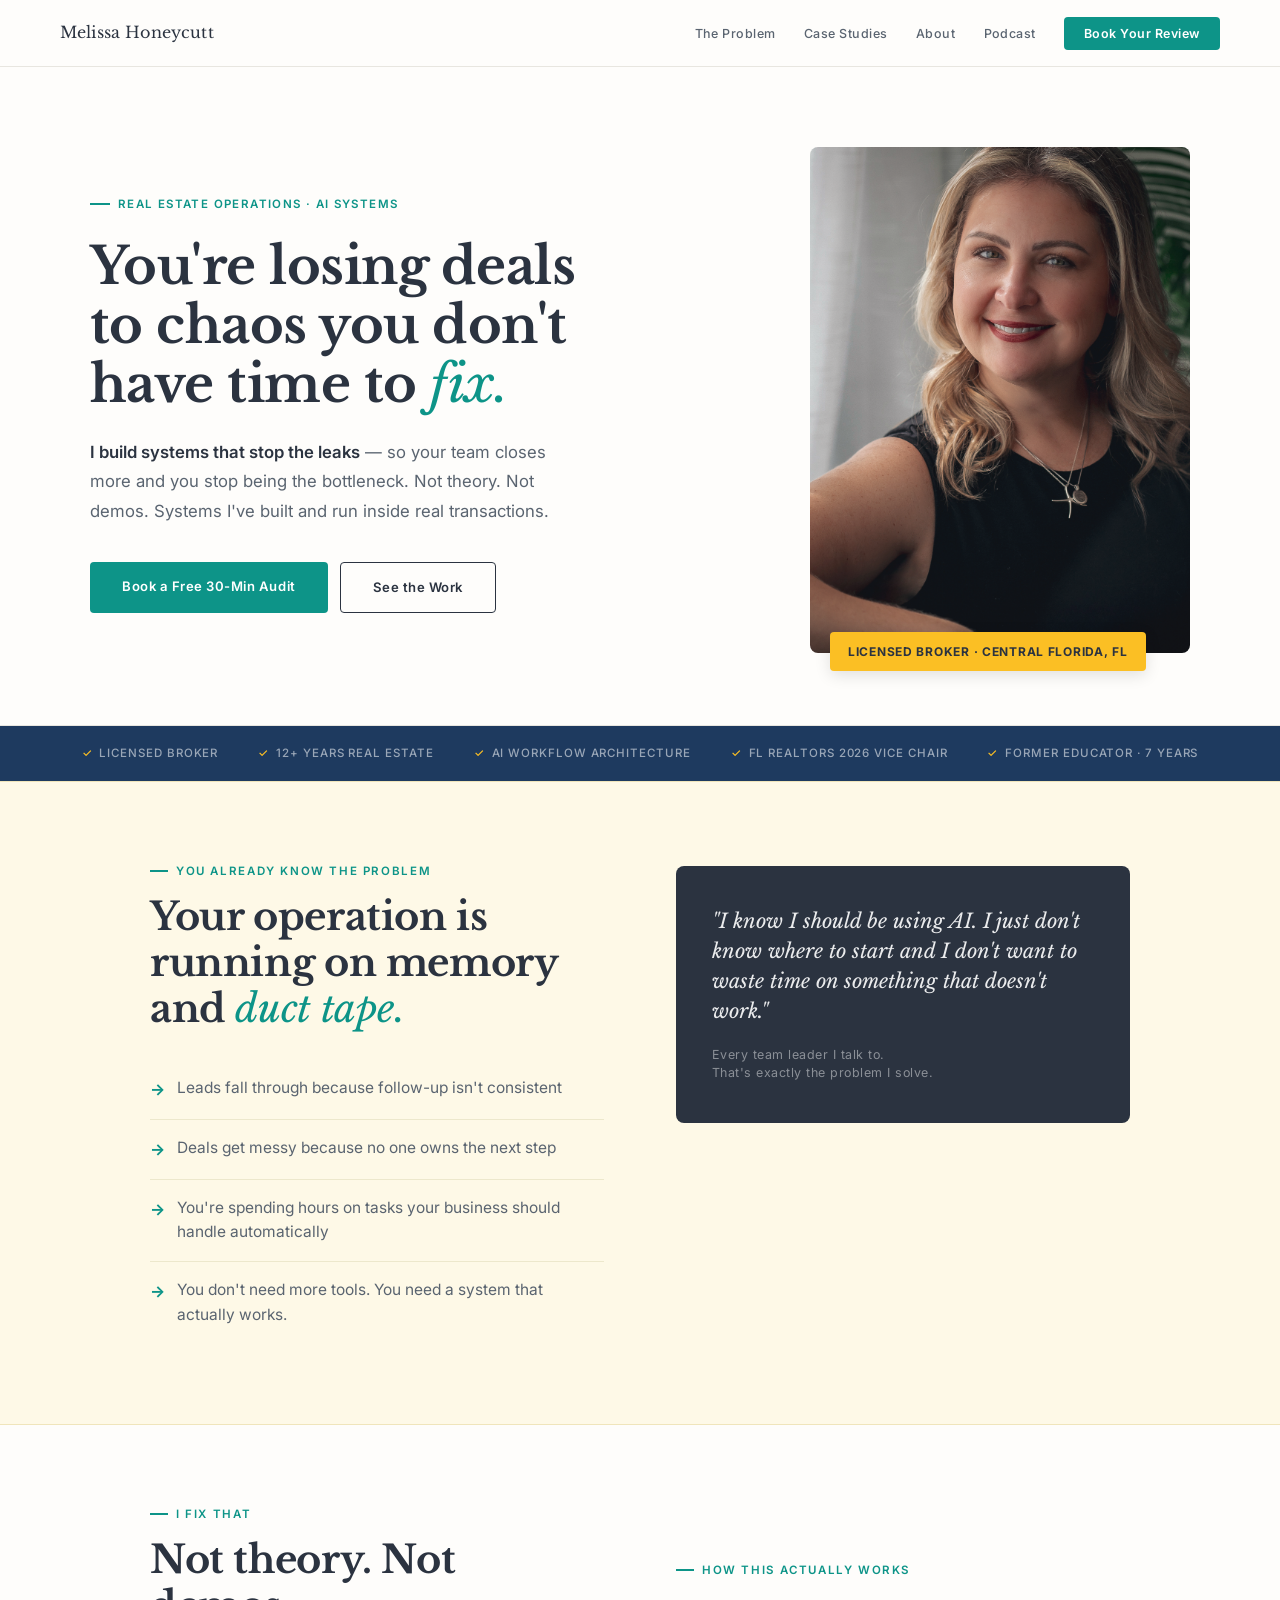
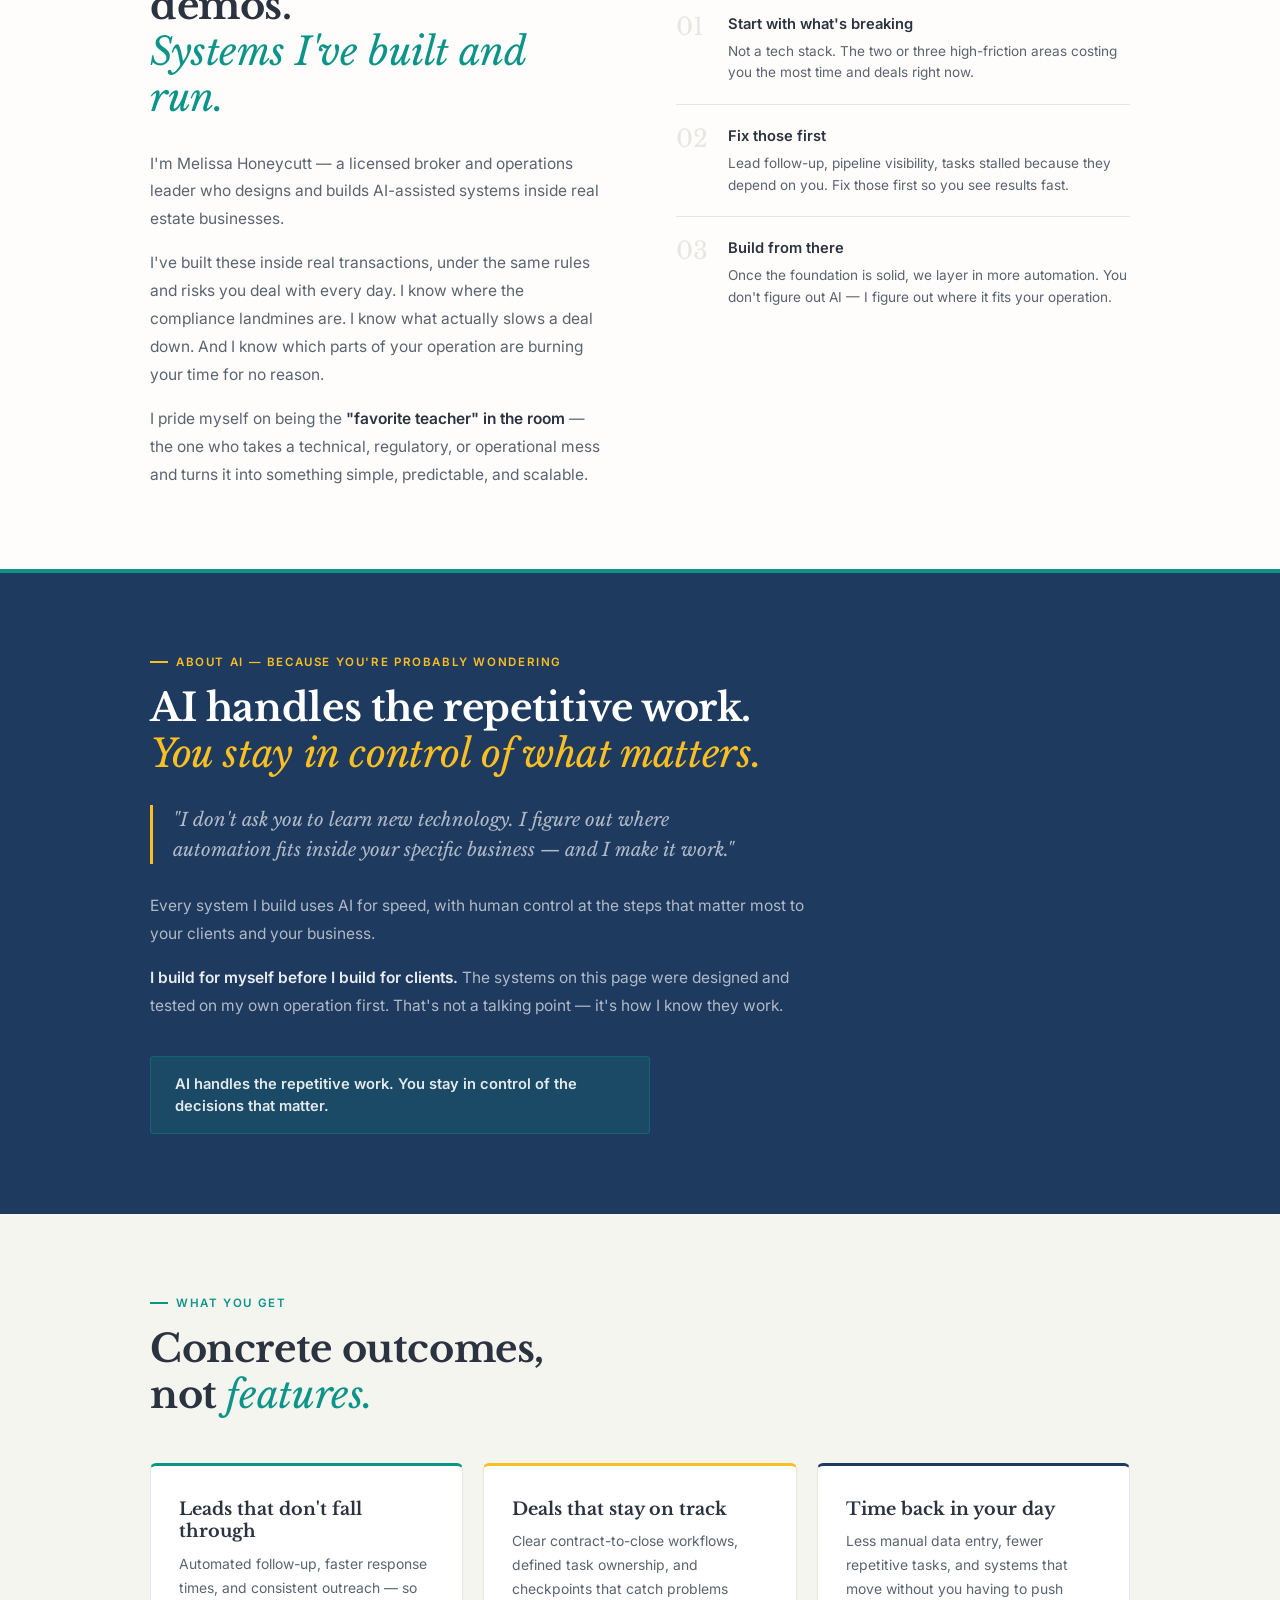
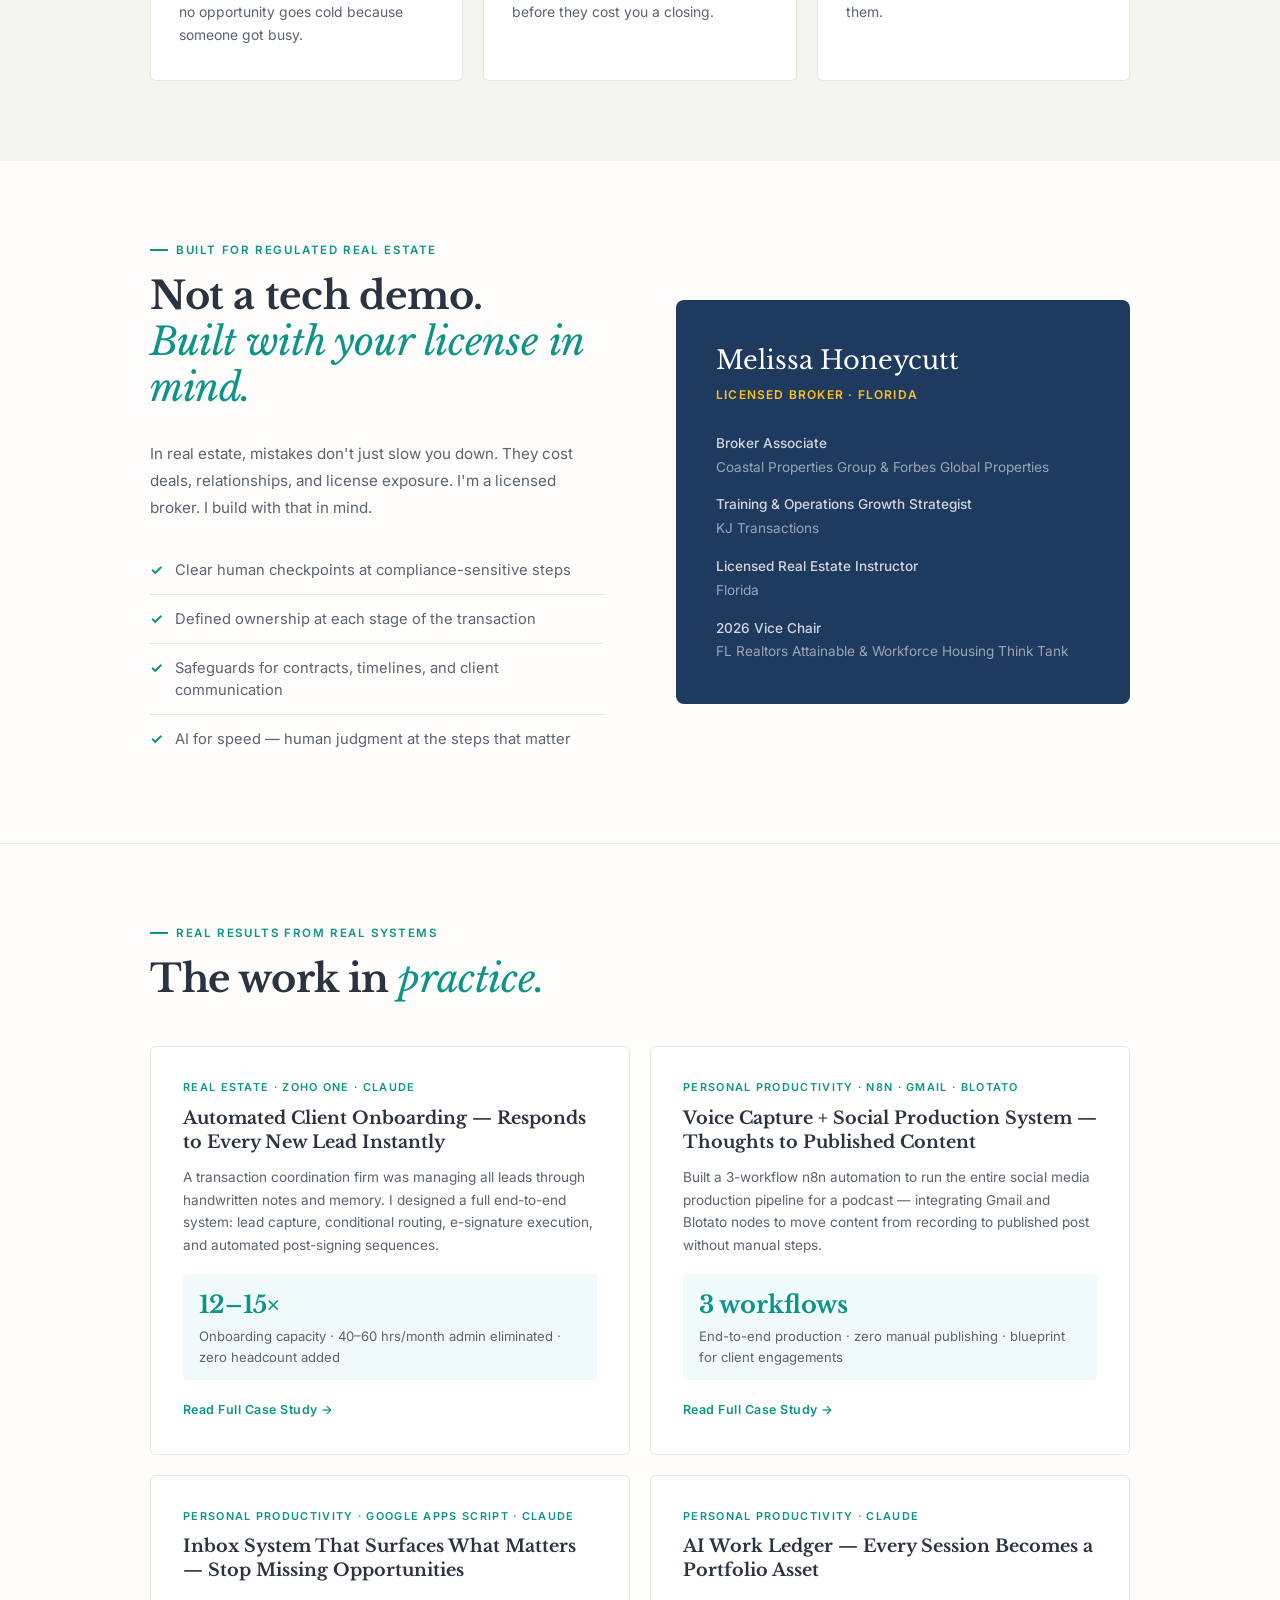
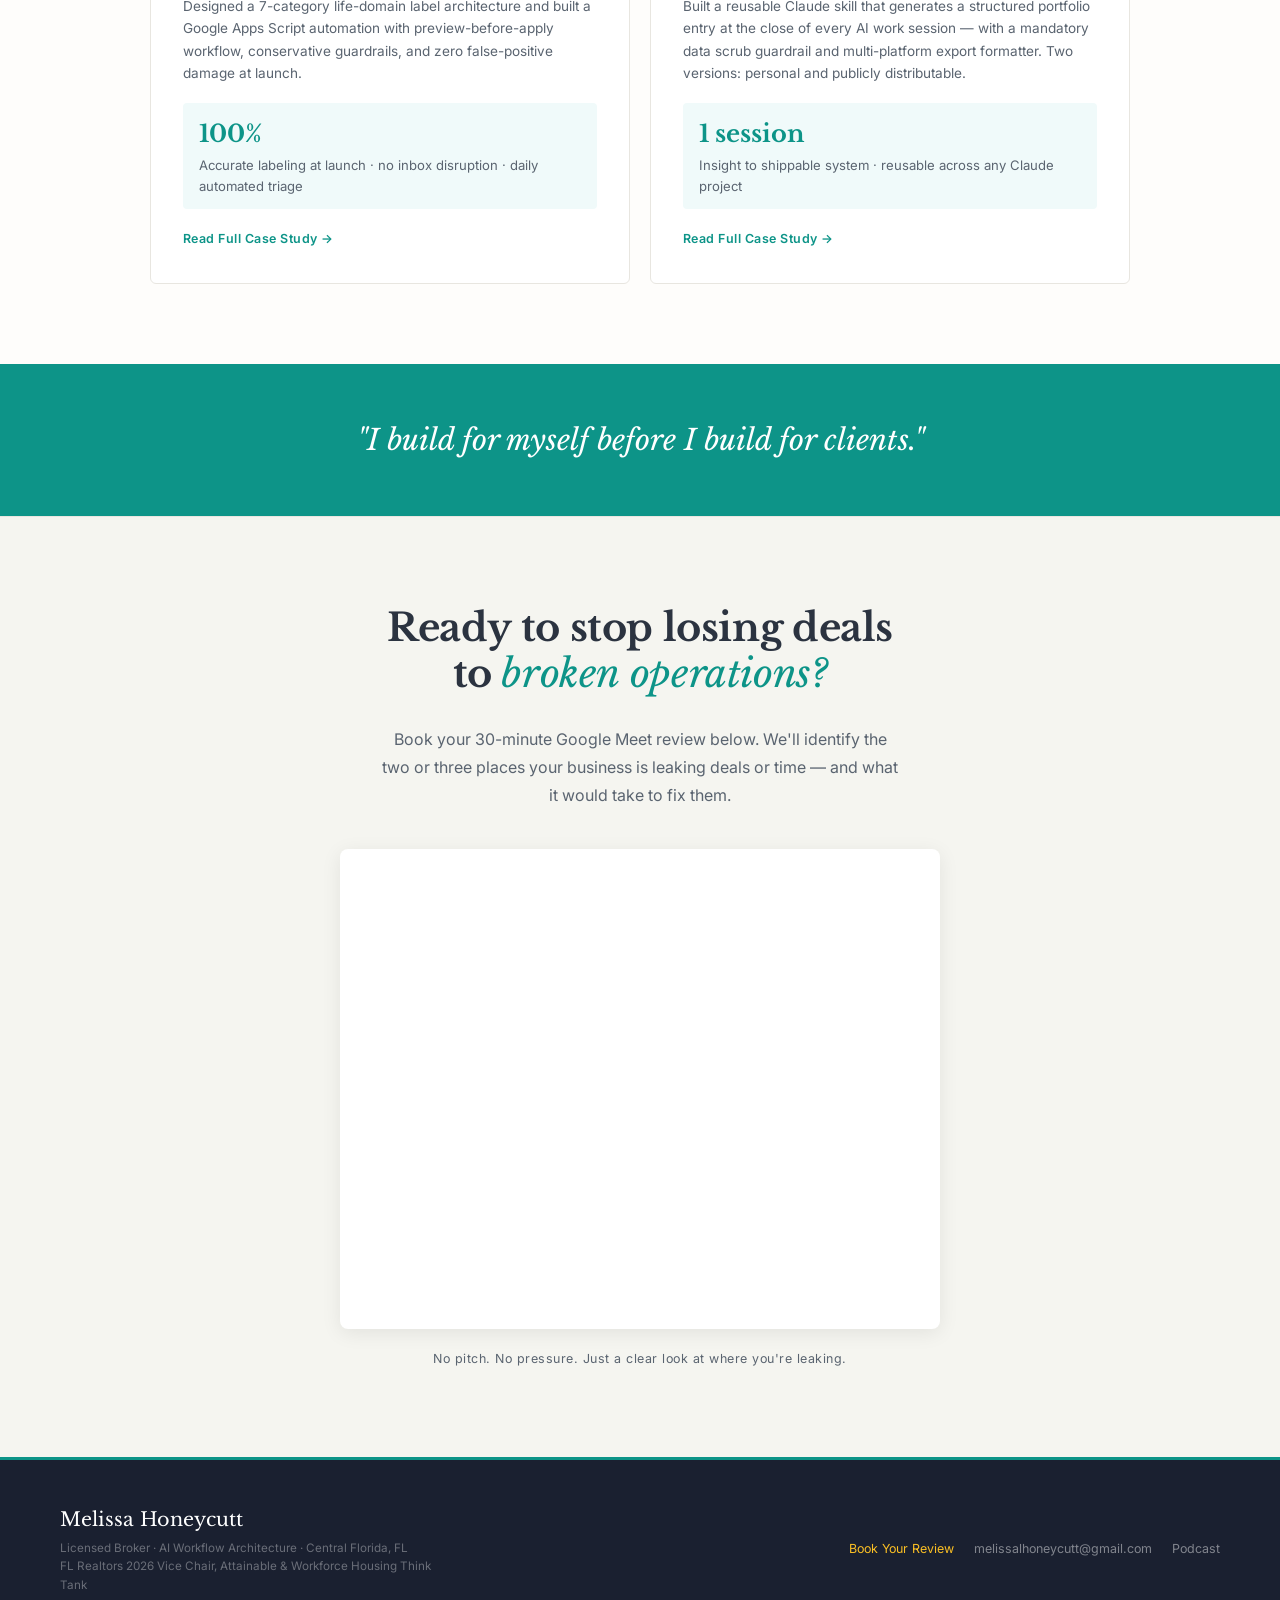
==== commit 3e4a24d1: "Update site to v3 redesign Redesign: new copy, booking widget, case study links" ====
--- a/index.html
+++ b/index.html
@@ -3,591 +3,661 @@
 <head>
 <meta charset="UTF-8">
 <meta name="viewport" content="width=device-width, initial-scale=1.0">
-<title>Melissa Honeycutt | AI Workflow Architecture</title>
+<title>Melissa Honeycutt | AI Systems for Real Estate Teams</title>
 <link rel="preconnect" href="https://fonts.googleapis.com">
-<link href="https://fonts.googleapis.com/css2?family=Cormorant+Garamond:ital,wght@0,300;0,400;0,600;1,300;1,400&family=DM+Sans:wght@300;400;500;600&display=swap" rel="stylesheet">
+<link href="https://fonts.googleapis.com/css2?family=Libre+Baskerville:ital,wght@0,400;0,700;1,400&family=Inter:wght@300;400;500;600;700&display=swap" rel="stylesheet">
 <style>
   :root {
-    --cream: oklch(97% 0.012 75);
-    --cream-mid: oklch(93% 0.018 75);
-    --ink: oklch(18% 0.015 250);
-    --ink-soft: oklch(42% 0.012 250);
-    --teal: oklch(52% 0.13 195);
-    --teal-light: oklch(92% 0.05 195);
-    --amber: oklch(68% 0.14 68);
-    --amber-light: oklch(94% 0.04 75);
+    --teal:       #0d9488;
+    --teal-dark:  #0f766e;
+    --teal-light: #f0fafa;
+    --gold:       #fbbf24;
+    --gold-light: #fef9e7;
+    --charcoal:   #2b3340;
+    --navy:       #1e3a5f;
+    --ink-soft:   #5a6470;
+    --off-white:  #f5f5f0;
+    --warm-white: #fefdfb;
+    --border:     #e8e6e0;
   }
 
   * { margin: 0; padding: 0; box-sizing: border-box; }
 
   body {
-    background: var(--cream);
-    color: var(--ink);
-    font-family: 'DM Sans', sans-serif;
+    background: var(--warm-white);
+    color: var(--charcoal);
+    font-family: 'Inter', sans-serif;
     font-size: 16px;
     line-height: 1.6;
     overflow-x: hidden;
   }
 
-  /* ── TOP NAV ── */
+  /* ── NAV ── */
   nav {
     display: flex;
     justify-content: space-between;
     align-items: center;
-    padding: 28px 60px;
-    border-bottom: 1px solid oklch(88% 0.015 75);
+    padding: 20px 60px;
+    border-bottom: 1px solid var(--border);
+    background: var(--warm-white);
+    position: sticky;
+    top: 0;
+    z-index: 50;
   }
   .nav-logo {
-    font-family: 'Cormorant Garamond', serif;
-    font-size: 1.1rem;
+    font-family: 'Libre Baskerville', serif;
+    font-size: 1rem;
     font-weight: 400;
+    color: var(--charcoal);
+    text-decoration: none;
+    letter-spacing: 0.01em;
+  }
+  .nav-links {
+    display: flex;
+    gap: 28px;
+    list-style: none;
+    align-items: center;
+  }
+  .nav-links a {
+    font-size: 0.78rem;
+    font-weight: 500;
+    color: var(--ink-soft);
+    text-decoration: none;
+    letter-spacing: 0.04em;
+    transition: color 0.2s;
+  }
+  .nav-links a:hover { color: var(--teal); }
+  .nav-cta {
+    background: var(--teal) !important;
+    color: white !important;
+    padding: 9px 20px;
+    border-radius: 4px;
+    font-weight: 600 !important;
+  }
+  .nav-cta:hover { background: var(--teal-dark) !important; }
+
+  /* ── HERO ── */
+  .hero {
+    background: var(--warm-white);
+    padding: 80px 60px 72px;
+    border-bottom: 1px solid var(--border);
+  }
+  .hero-inner {
+    max-width: 1100px;
+    margin: 0 auto;
+    display: grid;
+    grid-template-columns: 1fr 380px;
+    gap: 72px;
+    align-items: center;
+  }
+  .hero-tag {
+    display: inline-flex;
+    align-items: center;
+    gap: 8px;
+    font-size: 0.72rem;
+    font-weight: 600;
+    letter-spacing: 0.12em;
+    text-transform: uppercase;
+    color: var(--teal);
+    margin-bottom: 24px;
+  }
+  .hero-tag::before {
+    content: '';
+    display: block;
+    width: 20px;
+    height: 2px;
+    background: var(--teal);
+  }
+  h1 {
+    font-family: 'Libre Baskerville', serif;
+    font-size: clamp(2.4rem, 4vw, 3.4rem);
+    font-weight: 700;
+    line-height: 1.15;
+    color: var(--charcoal);
+    margin-bottom: 24px;
+    letter-spacing: -0.01em;
+  }
+  h1 em {
+    font-style: italic;
+    font-weight: 400;
+    color: var(--teal);
+  }
+  .hero-sub {
+    font-size: 1.05rem;
+    color: var(--ink-soft);
+    line-height: 1.75;
+    margin-bottom: 36px;
+    max-width: 500px;
+  }
+  .hero-sub strong { color: var(--charcoal); font-weight: 600; }
+  .hero-btns {
+    display: flex;
+    gap: 12px;
+    flex-wrap: wrap;
+  }
+  .btn {
+    display: inline-block;
+    padding: 14px 32px;
+    border-radius: 4px;
+    font-size: 0.82rem;
+    font-weight: 600;
+    letter-spacing: 0.04em;
+    text-decoration: none;
+    transition: all 0.2s;
+  }
+  .btn-teal { background: var(--teal); color: white; }
+  .btn-teal:hover { background: var(--teal-dark); transform: translateY(-1px); }
+  .btn-outline { border: 1.5px solid var(--charcoal); color: var(--charcoal); }
+  .btn-outline:hover { border-color: var(--teal); color: var(--teal); }
+  .btn-gold { background: var(--gold); color: var(--charcoal); }
+  .btn-gold:hover { background: #f0b020; transform: translateY(-1px); }
+  .btn-white { background: white; color: var(--teal); font-weight: 700; }
+  .btn-white:hover { background: var(--off-white); transform: translateY(-1px); }
+
+  /* HERO PHOTO */
+  .hero-photo-wrap {
+    position: relative;
+  }
+  .hero-photo-wrap img {
+    width: 100%;
+    border-radius: 8px;
+    display: block;
+    aspect-ratio: 3/4;
+    object-fit: cover;
+    object-position: center top;
+  }
+  .hero-photo-tag {
+    position: absolute;
+    bottom: -18px;
+    left: 20px;
+    background: var(--gold);
+    color: var(--charcoal);
+    font-size: 0.75rem;
+    font-weight: 700;
+    letter-spacing: 0.06em;
+    text-transform: uppercase;
+    padding: 10px 18px;
+    border-radius: 4px;
+    box-shadow: 0 4px 16px rgba(0,0,0,0.12);
+  }
+
+  /* ── TRUST BAR ── */
+  .trust-bar {
+    background: var(--navy);
+    padding: 18px 60px;
+    display: flex;
+    justify-content: center;
+    gap: 40px;
+    flex-wrap: wrap;
+  }
+  .trust-item {
+    font-size: 0.72rem;
+    font-weight: 500;
+    color: rgba(255,255,255,0.55);
     letter-spacing: 0.08em;
     text-transform: uppercase;
-    color: var(--ink);
-    text-decoration: none;
-  }
-  .nav-links {
-    display: flex;
-    gap: 36px;
-    list-style: none;
-  }
-  .nav-links a {
-    font-size: 0.8rem;
-    font-weight: 500;
-    letter-spacing: 0.1em;
-    text-transform: uppercase;
-    color: var(--ink-soft);
-    text-decoration: none;
-    transition: color 0.2s;
-  }
-  .nav-links a:hover { color: var(--teal); }
-
-
-  /* ── HERO ── */
-  .hero {
-    padding: 80px 60px 60px;
-    display: grid;
-    grid-template-columns: 1fr 380px;
-    gap: 60px;
-    align-items: start;
-    max-width: 1200px;
-    margin: 0 auto;
-  }
-
-  .hero-left {}
-
-  .hero-eyebrow {
-    font-size: 0.75rem;
-    font-weight: 600;
-    letter-spacing: 0.14em;
-    text-transform: uppercase;
-    color: var(--teal);
-    margin-bottom: 28px;
     display: flex;
     align-items: center;
-    gap: 10px;
-  }
-  .hero-eyebrow::before {
-    content: '';
-    display: block;
-    width: 32px;
-    height: 1.5px;
-    background: var(--teal);
-  }
-
-  .hero-headline {
-    font-family: 'Cormorant Garamond', serif;
-    font-size: clamp(2.8rem, 5vw, 4.2rem);
-    font-weight: 300;
-    line-height: 1.1;
-    color: var(--ink);
-    margin-bottom: 12px;
-  }
-  .hero-headline em {
-    font-style: italic;
-    color: var(--teal);
-  }
-
-  .hero-quote {
-    font-family: 'Cormorant Garamond', serif;
-    font-size: clamp(1.1rem, 2vw, 1.35rem);
-    font-weight: 400;
-    font-style: italic;
-    color: var(--ink-soft);
-    border-left: 3px solid var(--amber);
-    padding-left: 20px;
-    margin: 36px 0;
-    line-height: 1.5;
-  }
-
-  .hero-bio {
-    font-size: 1.05rem;
-    line-height: 1.75;
-    color: var(--ink-soft);
-    max-width: 560px;
-    margin-bottom: 40px;
-  }
-  .hero-bio strong {
-    color: var(--ink);
-    font-weight: 600;
-  }
-
-  .hero-cta-group {
-    display: flex;
-    gap: 16px;
-    flex-wrap: wrap;
-  }
-  .btn-primary {
-    background: var(--teal);
-    color: white;
-    padding: 14px 32px;
-    border-radius: 4px;
-    font-size: 0.85rem;
-    font-weight: 600;
-    letter-spacing: 0.06em;
-    text-transform: uppercase;
-    text-decoration: none;
-    transition: background 0.2s, transform 0.15s;
-  }
-  .btn-primary:hover { background: oklch(46% 0.13 195); transform: translateY(-1px); }
-  .btn-secondary {
-    border: 1.5px solid var(--ink);
-    color: var(--ink);
-    padding: 14px 32px;
-    border-radius: 4px;
-    font-size: 0.85rem;
-    font-weight: 600;
-    letter-spacing: 0.06em;
-    text-transform: uppercase;
-    text-decoration: none;
-    transition: border-color 0.2s, color 0.2s;
-  }
-  .btn-secondary:hover { border-color: var(--teal); color: var(--teal); }
-
-  /* ── HERO RIGHT: CREDENTIALS CARD ── */
-  .credentials-card {
-    background: var(--ink);
-    color: var(--cream);
-    border-radius: 8px;
-    padding: 36px;
-    position: sticky;
-    top: 30px;
-  }
-  .cred-label {
-    font-size: 0.68rem;
-    font-weight: 600;
-    letter-spacing: 0.15em;
-    text-transform: uppercase;
-    color: var(--amber);
-    margin-bottom: 24px;
-  }
-  .cred-item {
-    padding: 14px 0;
-    border-bottom: 1px solid oklch(30% 0.015 250);
-    font-size: 0.88rem;
-    line-height: 1.4;
-    color: oklch(85% 0.01 250);
-  }
-  .cred-item:last-child { border-bottom: none; padding-bottom: 0; }
-  .cred-item strong {
-    display: block;
-    color: var(--cream);
-    font-weight: 500;
-    margin-bottom: 2px;
-  }
-  .cred-item span {
-    font-size: 0.78rem;
-    color: oklch(65% 0.012 250);
-  }
-
-  /* ── DIVIDER ── */
-  .section-divider {
-    max-width: 1200px;
-    margin: 0 auto;
-    padding: 0 60px;
-    border-top: 1px solid oklch(88% 0.015 75);
-  }
-
-  /* ── EXPERTISE ── */
-  .expertise {
-    max-width: 1200px;
+    gap: 7px;
+  }
+  .trust-item::before { content: '✓'; color: var(--gold); }
+
+  /* ── SHARED SECTION STYLES ── */
+  .section-wrap {
+    max-width: 1100px;
     margin: 0 auto;
     padding: 80px 60px;
   }
-  .section-header {
-    display: flex;
-    align-items: baseline;
-    gap: 20px;
-    margin-bottom: 56px;
-  }
-  .section-tag {
+  .eyebrow {
     font-size: 0.72rem;
     font-weight: 600;
     letter-spacing: 0.14em;
     text-transform: uppercase;
     color: var(--teal);
-  }
-  .section-title {
-    font-family: 'Cormorant Garamond', serif;
-    font-size: 2.4rem;
-    font-weight: 300;
-    color: var(--ink);
-  }
-  .section-title em { font-style: italic; }
-
-  .expertise-grid {
+    margin-bottom: 14px;
+    display: flex;
+    align-items: center;
+    gap: 8px;
+  }
+  .eyebrow::before {
+    content: '';
+    display: block;
+    width: 18px;
+    height: 2px;
+    background: var(--teal);
+  }
+  h2 {
+    font-family: 'Libre Baskerville', serif;
+    font-size: clamp(1.8rem, 3vw, 2.5rem);
+    font-weight: 700;
+    line-height: 1.2;
+    color: var(--charcoal);
+    margin-bottom: 28px;
+    letter-spacing: -0.01em;
+  }
+  h2 em { font-style: italic; font-weight: 400; color: var(--teal); }
+  .body-text {
+    font-size: 0.97rem;
+    color: var(--ink-soft);
+    line-height: 1.8;
+    max-width: 600px;
+  }
+  .body-text p + p { margin-top: 16px; }
+  .body-text strong { color: var(--charcoal); font-weight: 600; }
+
+  /* ── PROBLEM ── */
+  .problem-bg {
+    background: var(--gold-light);
+    border-top: 1px solid #f0e5bb;
+    border-bottom: 1px solid #f0e5bb;
+  }
+  .problem-grid {
+    display: grid;
+    grid-template-columns: 1fr 1fr;
+    gap: 72px;
+    align-items: start;
+  }
+  .problem-list {
+    list-style: none;
+    margin-top: 8px;
+  }
+  .problem-list li {
+    padding: 16px 0;
+    border-bottom: 1px solid #ede8cc;
+    font-size: 0.97rem;
+    color: var(--ink-soft);
+    line-height: 1.6;
+    display: flex;
+    gap: 12px;
+    align-items: flex-start;
+  }
+  .problem-list li:last-child { border-bottom: none; }
+  .problem-list li span {
+    color: var(--teal);
+    font-weight: 700;
+    font-size: 1rem;
+    flex-shrink: 0;
+    margin-top: 1px;
+  }
+  .pull-quote {
+    background: var(--charcoal);
+    color: white;
+    border-radius: 8px;
+    padding: 40px 36px;
+    margin-top: 4px;
+  }
+  .pull-quote blockquote {
+    font-family: 'Libre Baskerville', serif;
+    font-size: 1.25rem;
+    font-weight: 400;
+    font-style: italic;
+    line-height: 1.5;
+    color: rgba(255,255,255,0.9);
+    margin-bottom: 20px;
+  }
+  .pull-quote cite {
+    font-size: 0.78rem;
+    color: rgba(255,255,255,0.45);
+    font-style: normal;
+    letter-spacing: 0.04em;
+    line-height: 1.5;
+    display: block;
+  }
+
+  /* ── ABOUT ── */
+  .about-grid {
+    display: grid;
+    grid-template-columns: 1fr 1fr;
+    gap: 72px;
+    align-items: start;
+  }
+  .about-steps {
+    list-style: none;
+    margin-top: 8px;
+  }
+  .about-step {
+    display: flex;
+    gap: 20px;
+    padding: 20px 0;
+    border-bottom: 1px solid var(--border);
+    align-items: flex-start;
+  }
+  .about-step:last-child { border-bottom: none; }
+  .step-num {
+    font-family: 'Libre Baskerville', serif;
+    font-size: 1.5rem;
+    font-weight: 400;
+    color: var(--border);
+    line-height: 1;
+    flex-shrink: 0;
+    width: 32px;
+    margin-top: 2px;
+  }
+  .step-content {}
+  .step-title {
+    font-size: 0.92rem;
+    font-weight: 600;
+    color: var(--charcoal);
+    margin-bottom: 4px;
+  }
+  .step-desc {
+    font-size: 0.85rem;
+    color: var(--ink-soft);
+    line-height: 1.6;
+  }
+
+  /* ── AI SECTION ── */
+  .ai-bg {
+    background: var(--navy);
+    border-top: 4px solid var(--teal);
+  }
+  .ai-bg .eyebrow { color: var(--gold); }
+  .ai-bg .eyebrow::before { background: var(--gold); }
+  .ai-bg h2 { color: white; }
+  .ai-bg h2 em { color: var(--gold); }
+  .ai-quote {
+    font-family: 'Libre Baskerville', serif;
+    font-size: 1.15rem;
+    font-style: italic;
+    color: rgba(255,255,255,0.65);
+    border-left: 3px solid var(--gold);
+    padding-left: 20px;
+    margin: 28px 0;
+    line-height: 1.6;
+    max-width: 600px;
+  }
+  .ai-body {
+    font-size: 0.97rem;
+    color: rgba(255,255,255,0.65);
+    line-height: 1.8;
+    max-width: 680px;
+  }
+  .ai-body p + p { margin-top: 16px; }
+  .ai-body strong { color: rgba(255,255,255,0.9); font-weight: 600; }
+  .ai-callout {
+    margin-top: 36px;
+    display: inline-block;
+    background: rgba(13,148,136,0.18);
+    border: 1px solid rgba(13,148,136,0.4);
+    border-radius: 4px;
+    padding: 16px 24px;
+    font-size: 0.92rem;
+    font-weight: 600;
+    color: rgba(255,255,255,0.88);
+    line-height: 1.5;
+    max-width: 500px;
+  }
+
+  /* ── OUTCOMES ── */
+  .outcomes-bg { background: var(--off-white); }
+  .outcomes-grid {
     display: grid;
     grid-template-columns: repeat(3, 1fr);
-    gap: 2px;
-    background: oklch(88% 0.015 75);
+    gap: 20px;
+    margin-top: 44px;
+  }
+  .outcome-card {
+    background: white;
+    border-radius: 6px;
+    padding: 32px 28px;
+    border-top: 3px solid var(--teal);
+    border: 1px solid var(--border);
+    border-top: 3px solid var(--teal);
+  }
+  .outcome-card:nth-child(2) { border-top-color: var(--gold); }
+  .outcome-card:nth-child(3) { border-top-color: var(--navy); }
+  .outcome-title {
+    font-family: 'Libre Baskerville', serif;
+    font-size: 1.1rem;
+    font-weight: 700;
+    color: var(--charcoal);
+    margin-bottom: 10px;
+    line-height: 1.3;
+  }
+  .outcome-desc {
+    font-size: 0.87rem;
+    color: var(--ink-soft);
+    line-height: 1.7;
+  }
+
+  /* ── COMPLIANCE ── */
+  .compliance-grid {
+    display: grid;
+    grid-template-columns: 1fr 1fr;
+    gap: 72px;
+    align-items: center;
+  }
+  .check-list {
+    list-style: none;
+    margin-top: 12px;
+  }
+  .check-list li {
+    padding: 13px 0;
+    border-bottom: 1px solid var(--border);
+    font-size: 0.92rem;
+    color: var(--ink-soft);
+    display: flex;
+    gap: 12px;
+    align-items: flex-start;
+    line-height: 1.5;
+  }
+  .check-list li:last-child { border-bottom: none; }
+  .check-list li::before { content: '✓'; color: var(--teal); font-weight: 700; flex-shrink: 0; }
+  .broker-card {
+    background: var(--navy);
     border-radius: 8px;
-    overflow: hidden;
-  }
-  .expertise-cell {
-    background: var(--cream);
-    padding: 40px 36px;
-    transition: background 0.2s;
-  }
-  .expertise-cell:hover { background: var(--teal-light); }
-  .expertise-icon {
+    padding: 40px;
+    color: white;
+  }
+  .broker-card-name {
+    font-family: 'Libre Baskerville', serif;
     font-size: 1.6rem;
-    margin-bottom: 16px;
-  }
-  .expertise-name {
-    font-family: 'Cormorant Garamond', serif;
-    font-size: 1.4rem;
     font-weight: 400;
-    color: var(--ink);
-    margin-bottom: 12px;
-  }
-  .expertise-desc {
-    font-size: 0.88rem;
-    color: var(--ink-soft);
-    line-height: 1.65;
-    margin-bottom: 16px;
-  }
-  .expertise-tags {
-    display: flex;
-    flex-wrap: wrap;
-    gap: 6px;
-  }
-  .tag {
-    font-size: 0.72rem;
+    color: white;
+    margin-bottom: 4px;
+  }
+  .broker-card-title {
+    font-size: 0.75rem;
+    font-weight: 600;
+    color: var(--gold);
+    letter-spacing: 0.1em;
+    text-transform: uppercase;
+    margin-bottom: 28px;
+  }
+  .broker-card-detail {
+    font-size: 0.85rem;
+    color: rgba(255,255,255,0.55);
+    line-height: 1.75;
+  }
+  .broker-card-detail strong {
+    display: block;
+    color: rgba(255,255,255,0.8);
     font-weight: 500;
-    padding: 4px 10px;
-    border-radius: 3px;
-    background: var(--cream-mid);
-    color: var(--ink-soft);
-    letter-spacing: 0.04em;
+    margin-top: 14px;
   }
 
   /* ── CASE STUDIES ── */
-  .case-studies {
-    background: oklch(24% 0.015 250);
-    padding: 80px 60px;
-  }
-  .case-studies-inner {
-    max-width: 1200px;
-    margin: 0 auto;
-  }
-  .case-studies .section-tag { color: var(--amber); }
-  .case-studies .section-title { color: var(--cream); }
-
   .cases-grid {
     display: grid;
     grid-template-columns: repeat(2, 1fr);
-    gap: 24px;
-    margin-top: 48px;
+    gap: 20px;
+    margin-top: 44px;
   }
   .case-card {
-    background: oklch(30% 0.015 250);
-    border-radius: 8px;
+    border: 1px solid var(--border);
+    border-radius: 6px;
     padding: 32px;
-    border-top: 3px solid transparent;
-    transition: border-color 0.2s, transform 0.2s;
-    cursor: pointer;
-    position: relative;
-  }
-  .case-card:nth-child(1) { border-top-color: var(--teal); }
-  .case-card:nth-child(2) { border-top-color: var(--amber); }
-  .case-card:nth-child(3) { border-top-color: oklch(65% 0.12 320); }
-  .case-card:hover { transform: translateY(-3px); }
-
+    transition: border-color 0.2s, box-shadow 0.2s;
+    background: white;
+  }
+  .case-card:hover {
+    border-color: var(--teal);
+    box-shadow: 0 4px 20px rgba(13,148,136,0.08);
+  }
   .case-industry {
     font-size: 0.68rem;
     font-weight: 600;
-    letter-spacing: 0.14em;
+    letter-spacing: 0.12em;
     text-transform: uppercase;
-    color: oklch(60% 0.01 250);
+    color: var(--teal);
+    margin-bottom: 10px;
+  }
+  .case-title {
+    font-family: 'Libre Baskerville', serif;
+    font-size: 1.1rem;
+    font-weight: 700;
+    color: var(--charcoal);
     margin-bottom: 12px;
-  }
-  .case-title {
-    font-family: 'Cormorant Garamond', serif;
-    font-size: 1.3rem;
-    font-weight: 400;
-    color: var(--cream);
-    margin-bottom: 12px;
-    line-height: 1.3;
+    line-height: 1.35;
   }
   .case-desc {
     font-size: 0.85rem;
-    color: oklch(72% 0.01 250);
-    line-height: 1.6;
-    margin-bottom: 20px;
+    color: var(--ink-soft);
+    line-height: 1.65;
+    margin-bottom: 18px;
   }
   .case-result {
-    background: oklch(36% 0.015 250);
+    background: var(--teal-light);
     border-radius: 4px;
     padding: 12px 16px;
+    margin-bottom: 16px;
     font-size: 0.82rem;
-    color: oklch(85% 0.01 250);
+    color: var(--ink-soft);
   }
   .case-result strong {
     display: block;
-    font-size: 1.3rem;
-    font-family: 'Cormorant Garamond', serif;
-    color: var(--amber);
-    font-weight: 400;
-  }
-  .case-placeholder {
-    position: absolute;
-    inset: 0;
-    display: flex;
-    align-items: center;
-    justify-content: center;
-    background: oklch(26% 0.015 250);
-    border-radius: 8px;
-    font-size: 0.75rem;
-    font-weight: 500;
-    color: oklch(50% 0.01 250);
-    letter-spacing: 0.08em;
-    text-transform: uppercase;
-  }
-
-  /* ── ABOUT STRIP ── */
-  .about-strip {
-    max-width: 1200px;
-    margin: 0 auto;
-    padding: 80px 60px;
-    display: grid;
-    grid-template-columns: 1fr 1fr;
-    gap: 80px;
-    align-items: center;
-  }
-  .about-text {}
-  .about-label {
-    font-size: 0.72rem;
+    font-family: 'Libre Baskerville', serif;
+    font-size: 1.5rem;
+    font-weight: 700;
+    color: var(--teal);
+    margin-bottom: 2px;
+  }
+  .case-link {
+    font-size: 0.78rem;
     font-weight: 600;
-    letter-spacing: 0.14em;
-    text-transform: uppercase;
     color: var(--teal);
-    margin-bottom: 20px;
-    display: flex;
-    align-items: center;
-    gap: 10px;
-  }
-  .about-label::before {
-    content: '';
-    display: block;
-    width: 24px;
-    height: 1.5px;
-    background: var(--teal);
-  }
-  .about-headline {
-    font-family: 'Cormorant Garamond', serif;
-    font-size: 2rem;
-    font-weight: 300;
-    line-height: 1.3;
-    margin-bottom: 24px;
-  }
-  .about-headline em { font-style: italic; color: var(--teal); }
-  .about-body {
-    font-size: 0.95rem;
-    color: var(--ink-soft);
-    line-height: 1.8;
-  }
-  .about-body p + p { margin-top: 16px; }
-
-  .about-stats {
-    display: grid;
-    grid-template-columns: 1fr 1fr;
-    gap: 2px;
-    background: oklch(88% 0.015 75);
-    border-radius: 8px;
-    overflow: hidden;
-  }
-  .stat-cell {
-    background: var(--amber-light);
-    padding: 36px 32px;
-    text-align: center;
-  }
-  .stat-cell:nth-child(even) { background: var(--teal-light); }
-  .stat-num {
-    font-family: 'Cormorant Garamond', serif;
-    font-size: 3rem;
-    font-weight: 300;
-    color: var(--ink);
-    line-height: 1;
-    margin-bottom: 6px;
-  }
-  .stat-label {
+    text-decoration: none;
+    letter-spacing: 0.04em;
+    transition: color 0.2s;
+  }
+  .case-link:hover { color: var(--teal-dark); }
+  .case-soon {
     font-size: 0.78rem;
     font-weight: 500;
-    color: var(--ink-soft);
-    text-transform: uppercase;
-    letter-spacing: 0.08em;
+    color: var(--border);
+    letter-spacing: 0.04em;
+  }
+
+  /* ── BRAND STATEMENT ── */
+  .brand-strip {
+    background: var(--teal);
+    padding: 56px 60px;
+    text-align: center;
+  }
+  .brand-strip p {
+    font-family: 'Libre Baskerville', serif;
+    font-size: clamp(1.3rem, 2.5vw, 1.8rem);
+    font-style: italic;
+    font-weight: 400;
+    color: white;
+    max-width: 680px;
+    margin: 0 auto;
+    line-height: 1.4;
+  }
+
+  .cta-bg {
+    background: var(--off-white);
+    padding: 88px 60px;
+    text-align: center;
+    border-top: 1px solid var(--border);
+  }
+  .cta-bg h2 { color: var(--charcoal); font-size: clamp(1.8rem, 3vw, 2.6rem); }
+  .cta-bg h2 em { color: var(--teal); }
+  .cta-sub {
+    font-size: 1rem;
+    color: var(--ink-soft);
+    max-width: 520px;
+    margin: 16px auto 40px;
+    line-height: 1.75;
+  }
+  .cta-note {
+    margin-top: 16px;
+    font-size: 0.78rem;
+    color: var(--ink-soft);
+    letter-spacing: 0.04em;
   }
 
   /* ── FOOTER ── */
   footer {
-    background: var(--ink);
-    color: var(--cream);
-    padding: 60px;
+    background: #1a2030;
+    padding: 44px 60px;
     display: flex;
     justify-content: space-between;
     align-items: center;
     flex-wrap: wrap;
-    gap: 24px;
-  }
-  .footer-left {}
+    gap: 20px;
+    border-top: 3px solid var(--teal);
+  }
   .footer-name {
-    font-family: 'Cormorant Garamond', serif;
-    font-size: 1.8rem;
-    font-weight: 300;
-    margin-bottom: 6px;
-  }
-  .footer-tagline {
-    font-size: 0.82rem;
-    color: oklch(65% 0.01 250);
-    letter-spacing: 0.06em;
-  }
-  .footer-cta {
-    display: flex;
+    font-family: 'Libre Baskerville', serif;
+    font-size: 1.2rem;
+    font-weight: 400;
+    color: white;
+    margin-bottom: 4px;
+  }
+  .footer-detail {
+    font-size: 0.73rem;
+    color: rgba(255,255,255,0.35);
+    line-height: 1.6;
+    max-width: 380px;
+  }
+  .footer-links {
+    display: flex;
+    gap: 20px;
     align-items: center;
-    gap: 20px;
-  }
-  .footer-contact {
-    font-size: 0.82rem;
-    color: oklch(65% 0.01 250);
+    flex-wrap: wrap;
+  }
+  .footer-link {
+    font-size: 0.78rem;
+    color: rgba(255,255,255,0.45);
     text-decoration: none;
     transition: color 0.2s;
   }
-  .footer-contact:hover { color: var(--teal); }
-
-  /* ── ANNOTATION NOTES ── */
-  .annotation {
-    position: relative;
-  }
-  .annot-note {
-    position: absolute;
-    right: -220px;
-    top: 0;
-    width: 200px;
-    background: oklch(98% 0.04 75);
-    border: 1.5px dashed var(--amber);
-    border-radius: 6px;
-    padding: 10px 12px;
-    font-size: 0.72rem;
-    line-height: 1.5;
-    color: oklch(35% 0.05 70);
-    font-family: 'DM Sans', sans-serif;
-  }
-  .annot-note::before {
-    content: '✦ SUGGESTION';
-    display: block;
-    font-weight: 700;
-    font-size: 0.65rem;
-    letter-spacing: 0.1em;
-    color: var(--amber);
-    margin-bottom: 4px;
-  }
-
-  /* ── MOBILE ── */
-  @media (max-width: 768px) {
-    nav {
-      padding: 20px 24px;
-      flex-wrap: wrap;
-      gap: 12px;
-    }
-    .nav-links {
-      gap: 16px;
-      flex-wrap: wrap;
-    }
-    .nav-links a { font-size: 0.72rem; }
-
-    section[style] {
-      padding: 48px 24px 40px !important;
-    }
-    section[style] > div {
-      grid-template-columns: 1fr !important;
-      gap: 40px !important;
-    }
-    .credentials-card {
-      position: static;
-    }
-    .expertise {
-      padding: 48px 24px;
-    }
-    .expertise-grid {
-      grid-template-columns: 1fr;
-    }
-    .case-studies {
-      padding: 48px 24px;
-    }
-    .cases-grid {
-      grid-template-columns: 1fr;
-    }
-    .about-strip {
-      padding: 48px 24px;
-      grid-template-columns: 1fr;
-      gap: 36px;
-    }
-    .about-strip > div[style] {
-      aspect-ratio: 4/3 !important;
-      max-height: 320px !important;
-    }
-    footer {
-      padding: 40px 24px;
-      flex-direction: column;
-      align-items: flex-start;
-      gap: 24px;
-    }
-    .footer-cta {
-      flex-direction: column;
-      align-items: flex-start;
-      gap: 12px;
-    }
-    .section-header {
-      flex-direction: column;
-      gap: 4px;
-    }
-    .hero-cta-group {
-      flex-direction: column;
-    }
-    .btn-primary, .btn-secondary {
-      text-align: center;
-    }
-    div[style*="padding: 48px 60px"] {
-      padding: 40px 24px !important;
-    }
-  }
-
-  /* ── FADE IN ── */
+  .footer-link:hover { color: var(--teal); }
+
+  /* ── ANIMATIONS ── */
   @keyframes fadeUp {
     from { opacity: 0; transform: translateY(20px); }
     to { opacity: 1; transform: translateY(0); }
   }
-  .hero-left > * {
-    animation: fadeUp 0.6s ease both;
-  }
-  .hero-eyebrow { animation-delay: 0.05s; }
-  .hero-headline { animation-delay: 0.15s; }
-  .hero-quote { animation-delay: 0.25s; }
-  .hero-bio { animation-delay: 0.35s; }
-  .hero-cta-group { animation-delay: 0.45s; }
-  .credentials-card { animation: fadeUp 0.6s 0.3s ease both; }
-
-  </style>
+  .hero-tag  { animation: fadeUp 0.5s 0.05s ease both; }
+  h1         { animation: fadeUp 0.5s 0.15s ease both; }
+  .hero-sub  { animation: fadeUp 0.5s 0.25s ease both; }
+  .hero-btns { animation: fadeUp 0.5s 0.35s ease both; }
+  .hero-photo-wrap { animation: fadeUp 0.6s 0.2s ease both; }
+
+  /* ── MOBILE ── */
+  @media (max-width: 768px) {
+    nav { padding: 16px 24px; flex-wrap: wrap; gap: 12px; }
+    .nav-links { gap: 12px; flex-wrap: wrap; }
+    .hero { padding: 52px 24px 60px; }
+    .hero-inner { grid-template-columns: 1fr; gap: 40px; }
+    .hero-photo-wrap img { aspect-ratio: 4/3; }
+    .trust-bar { padding: 14px 24px; gap: 14px; }
+    .section-wrap { padding: 60px 24px; }
+    .problem-grid { grid-template-columns: 1fr; gap: 36px; }
+    .about-grid { grid-template-columns: 1fr; gap: 36px; }
+    .ai-bg .section-wrap { padding: 60px 24px; }
+    .outcomes-grid { grid-template-columns: 1fr; }
+    .compliance-grid { grid-template-columns: 1fr; gap: 36px; }
+    .cases-grid { grid-template-columns: 1fr; }
+    .cta-bg { padding: 60px 24px; }
+    .brand-strip { padding: 44px 24px; }
+    footer { padding: 36px 24px; flex-direction: column; align-items: flex-start; }
+    .hero-btns { flex-direction: column; }
+    .btn { text-align: center; }
+  }
+</style>
 </head>
 <body>
 
@@ -595,212 +665,260 @@
 <nav>
   <a href="#" class="nav-logo">Melissa Honeycutt</a>
   <ul class="nav-links">
-    <li><a href="#expertise">Expertise</a></li>
+    <li><a href="#problem">The Problem</a></li>
     <li><a href="#work">Case Studies</a></li>
     <li><a href="#about">About</a></li>
     <li><a href="https://www.youtube.com/@HotFlashHomePod" target="_blank">Podcast</a></li>
-    <li><a href="#contact">Contact</a></li>
+    <li><a href="https://calendar.app.google/rWfrvXBP2xrJmaxu9" target="_blank" class="nav-cta">Book Your Review</a></li>
   </ul>
 </nav>
 
-
 <!-- HERO -->
-<section style="max-width: 1200px; margin: 0 auto; padding: 80px 60px 60px;">
-  <div style="display: grid; grid-template-columns: 1fr 360px; gap: 60px; align-items: start;">
-    
+<section class="hero">
+  <div class="hero-inner">
     <div>
-      <div class="hero-eyebrow">AI Workflow Architecture · Greater Orlando, FL</div>
-      
-      <h1 class="hero-headline">
-        You cannot scale<br>
-        chaos. You can only<br>
-        scale <em>predictability.</em>
-      </h1>
-
-      <blockquote class="hero-quote">
-        AI-powered operations leader who designs, governs, and operationalizes intelligent workflows — and translates initiatives into systems that teams actually use.
-      </blockquote>
-
-      <p class="hero-bio">
-        Broker Associate at Coastal Properties Group &amp; Forbes Global Properties, Licensed Real Estate Instructor, and Training &amp; Operations Growth Strategist at KJ Transactions. With 12+ years in real estate and a background in education, I live at the intersection of operations, AI, and people — designing systems that let teams scale without chaos.
+      <div class="hero-tag">Real Estate Operations · AI Systems</div>
+      <h1>You're losing deals<br>to chaos you don't<br>have time to <em>fix.</em></h1>
+      <p class="hero-sub">
+        <strong>I build systems that stop the leaks</strong> — so your team closes more and you stop being the bottleneck. Not theory. Not demos. Systems I've built and run inside real transactions.
       </p>
-
-      <div class="hero-cta-group">
-        <a href="#work" class="btn-primary">See Case Studies</a>
-        <a href="mailto:melissalhoneycutt@gmail.com" class="btn-secondary">Work Together</a>
+      <div class="hero-btns">
+        <a href="#contact" class="btn btn-teal">Book a Free 30-Min Audit</a>
+        <a href="#work" class="btn btn-outline">See the Work</a>
       </div>
     </div>
-
-    <!-- CREDENTIALS CARD -->
-    <div class="credentials-card">
-      <div class="cred-label">Credentials & Roles</div>
-      
-      <div class="cred-item">
-        <strong>FL Realtors — 2026 Vice Chair</strong>
-        <span>Attainable & Workforce Housing Think Tank</span>
-      </div>
-      <div class="cred-item">
-        <strong>Suncoast Tampa Area Realtors</strong>
-        <span>Public Policy Committee</span>
-      </div>
-      <div class="cred-item">
-        <strong>USF GenAI in Action</strong>
-        <span>Certified</span>
-      </div>
-      <div class="cred-item">
-        <strong>USF AI Whisperer: Crafting Prompts</strong>
-        <span>Certified</span>
-      </div>
-      <div class="cred-item">
-        <strong>UNF AI for Work and Life</strong>
-        <span>Certified</span>
-      </div>
-      <div class="cred-item">
-        <strong>Google Project Management</strong>
-        <span>Certified</span>
-      </div>
-    </div>
-
-  </div>
-</section>
-
-<div class="section-divider"></div>
-
-<!-- EXPERTISE -->
-<section class="expertise" id="expertise">
-  <div class="section-header">
-    <span class="section-tag">What I Do</span>
-    <h2 class="section-title">Three ways I <em>build</em> for you</h2>
-  </div>
-
-  <div class="expertise-grid">
-    <div class="expertise-cell">
-      <div class="expertise-icon">⚙️</div>
-      <div class="expertise-name">Process Architecture</div>
-      <p class="expertise-desc">I design the bones — CRM workflows, SOPs, governance models, and failure-mode analysis — so your operation runs the same way whether it's you or your tenth hire at the helm.</p>
-      <div class="expertise-tags">
-        <span class="tag">CRM Workflow Design</span>
-        <span class="tag">SOP Development</span>
-        <span class="tag">Human-in-the-loop</span>
-        <span class="tag">Failure Mode Analysis</span>
-      </div>
-    </div>
-    <div class="expertise-cell">
-      <div class="expertise-icon">⚡</div>
-      <div class="expertise-name">AI Enablement</div>
-      <p class="expertise-desc">I build and deploy intelligent automations using n8n, the Zoho suite, and agentic workflow design — then train your team so the tools actually get used.</p>
-      <div class="expertise-tags">
-        <span class="tag">n8n Automation</span>
-        <span class="tag">Zoho Suite</span>
-        <span class="tag">Agentic Workflows</span>
-        <span class="tag">AI-Assisted Ops</span>
-      </div>
-    </div>
-    <div class="expertise-cell">
-      <div class="expertise-icon">📐</div>
-      <div class="expertise-name">Education as Infrastructure</div>
-      <p class="expertise-desc">7 years in the classroom taught me that adoption lives or dies on how you teach, not just what you build. I design training programs people actually finish.</p>
-      <div class="expertise-tags">
-        <span class="tag">Instructional Design</span>
-        <span class="tag">Team Adoption</span>
-        <span class="tag">Training Programs</span>
-      </div>
+    <div class="hero-photo-wrap">
+      <img src="ChantalGauthierPortraits-12819.png" alt="Melissa Honeycutt">
+      <div class="hero-photo-tag">Licensed Broker · Central Florida, FL</div>
     </div>
   </div>
 </section>
 
+<!-- TRUST BAR -->
+<div class="trust-bar">
+  <div class="trust-item">Licensed Broker</div>
+  <div class="trust-item">12+ Years Real Estate</div>
+  <div class="trust-item">AI Workflow Architecture</div>
+  <div class="trust-item">FL Realtors 2026 Vice Chair</div>
+  <div class="trust-item">Former Educator · 7 Years</div>
+</div>
+
+<!-- PROBLEM -->
+<section class="problem-bg" id="problem">
+  <div class="section-wrap">
+    <div class="problem-grid">
+      <div>
+        <div class="eyebrow">You already know the problem</div>
+        <h2>Your operation is running on memory<br>and <em>duct tape.</em></h2>
+        <ul class="problem-list">
+          <li><span>→</span> Leads fall through because follow-up isn't consistent</li>
+          <li><span>→</span> Deals get messy because no one owns the next step</li>
+          <li><span>→</span> You're spending hours on tasks your business should handle automatically</li>
+          <li><span>→</span> You don't need more tools. You need a system that actually works.</li>
+        </ul>
+      </div>
+      <div class="pull-quote">
+        <blockquote>"I know I should be using AI. I just don't know where to start and I don't want to waste time on something that doesn't work."</blockquote>
+        <cite>Every team leader I talk to.<br>That's exactly the problem I solve.</cite>
+      </div>
+    </div>
+  </div>
+</section>
+
+<!-- ABOUT -->
+<section id="about">
+  <div class="section-wrap">
+    <div class="about-grid">
+      <div>
+        <div class="eyebrow">I fix that</div>
+        <h2>Not theory. Not demos.<br><em>Systems I've built and run.</em></h2>
+        <div class="body-text">
+          <p>I'm Melissa Honeycutt — a licensed broker and operations leader who designs and builds AI-assisted systems inside real estate businesses.</p>
+          <p>I've built these inside real transactions, under the same rules and risks you deal with every day. I know where the compliance landmines are. I know what actually slows a deal down. And I know which parts of your operation are burning your time for no reason.</p>
+          <p>I pride myself on being the <strong>"favorite teacher" in the room</strong> — the one who takes a technical, regulatory, or operational mess and turns it into something simple, predictable, and scalable.</p>
+        </div>
+      </div>
+      <div>
+        <div class="eyebrow" style="margin-top: 56px;">How this actually works</div>
+        <ul class="about-steps">
+          <li class="about-step">
+            <div class="step-num">01</div>
+            <div class="step-content">
+              <div class="step-title">Start with what's breaking</div>
+              <div class="step-desc">Not a tech stack. The two or three high-friction areas costing you the most time and deals right now.</div>
+            </div>
+          </li>
+          <li class="about-step">
+            <div class="step-num">02</div>
+            <div class="step-content">
+              <div class="step-title">Fix those first</div>
+              <div class="step-desc">Lead follow-up, pipeline visibility, tasks stalled because they depend on you. Fix those first so you see results fast.</div>
+            </div>
+          </li>
+          <li class="about-step">
+            <div class="step-num">03</div>
+            <div class="step-content">
+              <div class="step-title">Build from there</div>
+              <div class="step-desc">Once the foundation is solid, we layer in more automation. You don't figure out AI — I figure out where it fits your operation.</div>
+            </div>
+          </li>
+        </ul>
+      </div>
+    </div>
+  </div>
+</section>
+
+<!-- AI SECTION -->
+<section class="ai-bg">
+  <div class="section-wrap">
+    <div class="eyebrow">About AI — Because You're Probably Wondering</div>
+    <h2>AI handles the repetitive work.<br><em>You stay in control of what matters.</em></h2>
+    <blockquote class="ai-quote">"I don't ask you to learn new technology. I figure out where automation fits inside your specific business — and I make it work."</blockquote>
+    <div class="ai-body">
+      <p>Every system I build uses AI for speed, with human control at the steps that matter most to your clients and your business.</p>
+      <p><strong>I build for myself before I build for clients.</strong> The systems on this page were designed and tested on my own operation first. That's not a talking point — it's how I know they work.</p>
+    </div>
+    <div class="ai-callout">AI handles the repetitive work. You stay in control of the decisions that matter.</div>
+  </div>
+</section>
+
+<!-- OUTCOMES -->
+<section class="outcomes-bg">
+  <div class="section-wrap">
+    <div class="eyebrow">What You Get</div>
+    <h2>Concrete outcomes,<br>not <em>features.</em></h2>
+    <div class="outcomes-grid">
+      <div class="outcome-card">
+        <div class="outcome-title">Leads that don't fall through</div>
+        <p class="outcome-desc">Automated follow-up, faster response times, and consistent outreach — so no opportunity goes cold because someone got busy.</p>
+      </div>
+      <div class="outcome-card">
+        <div class="outcome-title">Deals that stay on track</div>
+        <p class="outcome-desc">Clear contract-to-close workflows, defined task ownership, and checkpoints that catch problems before they cost you a closing.</p>
+      </div>
+      <div class="outcome-card">
+        <div class="outcome-title">Time back in your day</div>
+        <p class="outcome-desc">Less manual data entry, fewer repetitive tasks, and systems that move without you having to push them.</p>
+      </div>
+    </div>
+  </div>
+</section>
+
+<!-- COMPLIANCE -->
+<section>
+  <div class="section-wrap">
+    <div class="compliance-grid">
+      <div>
+        <div class="eyebrow">Built for Regulated Real Estate</div>
+        <h2>Not a tech demo.<br><em>Built with your license in mind.</em></h2>
+        <p style="font-size:0.95rem; color:var(--ink-soft); line-height:1.8; margin-bottom:24px;">In real estate, mistakes don't just slow you down. They cost deals, relationships, and license exposure. I'm a licensed broker. I build with that in mind.</p>
+        <ul class="check-list">
+          <li>Clear human checkpoints at compliance-sensitive steps</li>
+          <li>Defined ownership at each stage of the transaction</li>
+          <li>Safeguards for contracts, timelines, and client communication</li>
+          <li>AI for speed — human judgment at the steps that matter</li>
+        </ul>
+      </div>
+      <div class="broker-card">
+        <div class="broker-card-name">Melissa Honeycutt</div>
+        <div class="broker-card-title">Licensed Broker · Florida</div>
+        <div class="broker-card-detail">
+          <strong>Broker Associate</strong>
+          Coastal Properties Group & Forbes Global Properties
+          <strong>Training & Operations Growth Strategist</strong>
+          KJ Transactions
+          <strong>Licensed Real Estate Instructor</strong>
+          Florida
+          <strong>2026 Vice Chair</strong>
+          FL Realtors Attainable & Workforce Housing Think Tank
+        </div>
+      </div>
+    </div>
+  </div>
+</section>
+
+<div style="border-top: 1px solid var(--border);"></div>
+
 <!-- CASE STUDIES -->
-<section class="case-studies" id="work">
-  <div class="case-studies-inner">
-    <div class="section-header">
-      <span class="section-tag">Case Studies</span>
-      <h2 class="section-title" style="color: oklch(93% 0.01 250);">The work in <em>practice</em></h2>
-    </div>
-
+<section id="work">
+  <div class="section-wrap">
+    <div class="eyebrow">Real Results from Real Systems</div>
+    <h2>The work in <em>practice.</em></h2>
     <div class="cases-grid">
       <div class="case-card">
         <div class="case-industry">Real Estate · Zoho One · Claude</div>
-        <div class="case-title">Client Onboarding Automation System</div>
-        <p class="case-desc">A transaction coordination firm was managing all leads and client onboarding through handwritten notes and individual memory. I designed and implemented a full end-to-end system: structured lead capture, conditional workflow routing, e-signature contract execution, and automated post-signing notification sequences.</p>
+        <div class="case-title">Automated Client Onboarding — Responds to Every New Lead Instantly</div>
+        <p class="case-desc">A transaction coordination firm was managing all leads through handwritten notes and memory. I designed a full end-to-end system: lead capture, conditional routing, e-signature execution, and automated post-signing sequences.</p>
         <div class="case-result">
           <strong>12–15×</strong>
-          Onboarding capacity increase · 40–60 hrs/month admin eliminated · zero headcount added
+          Onboarding capacity · 40–60 hrs/month admin eliminated · zero headcount added
         </div>
-        <a href="https://www.notion.so/Client-Onboarding-Automation-System-31adb2d3efab80669851ddba255bbe34" target="_blank" style="display:inline-block; margin-top:16px; font-size:0.8rem; font-weight:600; color:var(--amber); text-decoration:none; letter-spacing:0.06em; text-transform:uppercase;">Read Full Case Study →</a>
+        <a href="https://www.notion.so/Client-Onboarding-Automation-System-31adb2d3efab80669851ddba255bbe34" target="_blank" class="case-link">Read Full Case Study →</a>
+      </div>
+      <div class="case-card">
+        <div class="case-industry">Personal Productivity · n8n · Gmail · Blotato</div>
+        <div class="case-title">Voice Capture + Social Production System — Thoughts to Published Content</div>
+        <p class="case-desc">Built a 3-workflow n8n automation to run the entire social media production pipeline for a podcast — integrating Gmail and Blotato nodes to move content from recording to published post without manual steps.</p>
+        <div class="case-result">
+          <strong>3 workflows</strong>
+          End-to-end production · zero manual publishing · blueprint for client engagements
+        </div>
+        <a href="https://www.notion.so/Voice-Capture-System-ADHD-Friendly-Context-Management-34bdb2d3efab8071b388c99ffb87e839" target="_blank" class="case-link">Read Full Case Study →</a>
+      </div>
+      <div class="case-card">
+        <div class="case-industry">Personal Productivity · Google Apps Script · Claude</div>
+        <div class="case-title">Inbox System That Surfaces What Matters — Stop Missing Opportunities</div>
+        <p class="case-desc">Designed a 7-category life-domain label architecture and built a Google Apps Script automation with preview-before-apply workflow, conservative guardrails, and zero false-positive damage at launch.</p>
+        <div class="case-result">
+          <strong>100%</strong>
+          Accurate labeling at launch · no inbox disruption · daily automated triage
+        </div>
+        <a href="https://www.notion.so/Gmail-Triage-Automation-ADHD-Friendly-Personal-Email-Organization-346db2d3efab8166abe6d23c3208da21" target="_blank" class="case-link">Read Full Case Study →</a>
       </div>
       <div class="case-card">
         <div class="case-industry">Personal Productivity · Claude</div>
-        <div class="case-title">AI Work Ledger Skill</div>
-        <p class="case-desc">Designed and built a reusable Claude skill that generates a structured portfolio entry at the close of every AI work session — including a mandatory data scrub guardrail and multi-platform export formatter (Notion, Obsidian, Google Docs, Markdown). Built in two versions: personal edition with Fitness Function gate, and a public edition for distribution via GitHub.</p>
+        <div class="case-title">AI Work Ledger — Every Session Becomes a Portfolio Asset</div>
+        <p class="case-desc">Built a reusable Claude skill that generates a structured portfolio entry at the close of every AI work session — with a mandatory data scrub guardrail and multi-platform export formatter. Two versions: personal and publicly distributable.</p>
         <div class="case-result">
           <strong>1 session</strong>
-          Insight to shippable system · reusable across any Claude project · distributed publicly
+          Insight to shippable system · reusable across any Claude project
         </div>
-        <a href="https://www.notion.so/AI-Work-Ledger-Skill-Design-and-Build-346db2d3efab81e4be62f49155d64768" target="_blank" style="display:inline-block; margin-top:16px; font-size:0.8rem; font-weight:600; color:var(--amber); text-decoration:none; letter-spacing:0.06em; text-transform:uppercase;">Read Full Case Study →</a>
-      </div>
-      <div class="case-card">
-        <div class="case-industry">Personal Productivity · n8n · Gmail · Blotato</div>
-        <div class="case-title">Hot Flash Pod — Social Media Production Automation</div>
-        <p class="case-desc">Built a 3-workflow n8n automation to run the entire social media production pipeline for the Hot Flash Pod — integrating Gmail and Blotato nodes to move content from recording to published post without manual steps. Designed and deployed for personal use first; the system is now the blueprint for client social media automation engagements.</p>
-        <div class="case-result">
-          <strong>3 workflows</strong>
-          End-to-end social production · Gmail + Blotato integration · zero manual publishing steps
-        </div>
-      </div>
-      <div class="case-card">
-        <div class="case-industry">Personal Productivity · Google Apps Script · Claude</div>
-        <div class="case-title">Gmail Triage Automation — ADHD-Friendly Email Architecture</div>
-        <p class="case-desc">Personal inbox had no consistent retrieval system — finding emails required memory recall, a functional failure point for ADHD cognition. I designed a 7-category life-domain label architecture and built a Google Apps Script automation with preview-before-apply workflow, conservative guardrails, and zero false-positive damage at launch.</p>
-        <div class="case-result">
-          <strong>Zero</strong>
-          Memory-dependent search replaced by life-domain retrieval · daily automated labeling · fully documented and iterable
-        </div>
-        <a href="https://www.notion.so/Gmail-Triage-Automation-ADHD-Friendly-Personal-Email-Organization-346db2d3efab8166abe6d23c3208da21" target="_blank" style="display:inline-block; margin-top:16px; font-size:0.8rem; font-weight:600; color:var(--amber); text-decoration:none; letter-spacing:0.06em; text-transform:uppercase;">Read Full Case Study →</a>
+        <a href="https://www.notion.so/AI-Work-Ledger-Skill-Design-and-Build-346db2d3efab81e4be62f49155d64768" target="_blank" class="case-link">Read Full Case Study →</a>
       </div>
     </div>
   </div>
 </section>
 
-<!-- ABOUT -->
-<section id="about">
-  <div class="about-strip">
-    <div class="about-text">
-      <div class="about-label">The Human Behind the Systems</div>
-      <h2 class="about-headline">I bridge the gap between <em>process and people</em></h2>
-      <div class="about-body">
-        <p>I'm a Broker Associate with Coastal Properties Group &amp; Forbes Global Properties, where I built and managed a six-figure real estate business. Since 2025 I've been the Training &amp; Operations Growth Strategist at KJ Transactions, leading program planning, workflow design, and AI-assisted operations for a real estate services firm.</p>
-        <p>I started as a classroom teacher in Texas — 7 years figuring out how people actually learn — then moved into real estate and never stopped applying that lens. I'm also the host &amp; producer of the <strong>Hot Flash Podcast</strong>, a 2026 Vice Chair of the Florida Realtors Attainable &amp; Workforce Housing Think Tank, and a proud ADHD professional who builds systems that let people show up as their best selves.</p>
-        <p>I pride myself on being the "favorite teacher" in the room — the one who takes a technical, regulatory, or operational mess and turns it into something simple, predictable, and scalable.</p>
-      </div>
-    </div>
-    <div style="position:relative; border-radius: 8px; overflow: hidden; aspect-ratio: 3/4; max-height: 520px;">
-      <img src="ChantalGauthierPortraits-12819.png" alt="Melissa Honeycutt" style="width:100%; height:100%; object-fit:cover; object-position: center top; display:block;">
+<!-- BRAND STRIP -->
+<div class="brand-strip">
+  <p>"I build for myself before I build for clients."</p>
+</div>
+
+<!-- CTA -->
+<section class="cta-bg" id="contact">
+  <h2>Ready to stop losing deals<br>to <em>broken operations?</em></h2>
+  <p class="cta-sub">Book your 30-minute Google Meet review below. We'll identify the two or three places your business is leaking deals or time — and what it would take to fix them.</p>
+  <div style="max-width: 600px; margin: 0 auto 20px; border-radius: 8px; overflow: hidden; box-shadow: 0 4px 20px rgba(0,0,0,0.08); background: white;">
+    <iframe src="https://calendar.google.com/calendar/appointments/AcZssZ3bXwt2XPXV-HNGjYJ90UYy2_F5gcPZ-kWb9hw=?gv=true" style="border: 0; display:block;" width="100%" height="480" frameborder="0"></iframe>
+  </div>
+  <div class="cta-note">No pitch. No pressure. Just a clear look at where you're leaking.</div>
+</section>
+
+<!-- FOOTER -->
+<footer>
+  <div>
+    <div class="footer-name">Melissa Honeycutt</div>
+    <div class="footer-detail">
+      Licensed Broker · AI Workflow Architecture · Central Florida, FL<br>
+      FL Realtors 2026 Vice Chair, Attainable & Workforce Housing Think Tank
     </div>
   </div>
-</section>
-
-<!-- BRAND STATEMENT STRIP -->
-<div style="background: var(--teal); padding: 48px 60px; text-align: center;">
-  <p style="font-family: 'Cormorant Garamond', serif; font-size: clamp(1.4rem, 3vw, 2rem); font-weight: 300; font-style: italic; color: white; max-width: 700px; margin: 0 auto; line-height: 1.4;">"I build for myself before I build for clients."</p>
-</div>
-
-<div style="border-top: 1px solid oklch(88% 0.015 75); max-width: 1200px; margin: 0 auto;"></div>
-
-<!-- FOOTER / CTA -->
-<footer id="contact">
-  <div class="footer-left">
-    <div class="footer-name">Melissa Honeycutt</div>
-    <div class="footer-tagline">AI Workflow Architecture · Florida</div>
-  </div>
-  <div class="footer-cta">
-    <a href="mailto:melissalhoneycutt@gmail.com" class="footer-contact">melissalhoneycutt@gmail.com</a>
-    <a href="https://www.linkedin.com/in/melissahoneycutt/" target="_blank" class="footer-contact">LinkedIn</a>
-    <a href="https://www.youtube.com/@HotFlashHomePod" target="_blank" class="footer-contact">Podcast</a>
-    <a href="mailto:melissalhoneycutt@gmail.com" class="btn-primary" style="font-size: 0.78rem; padding: 12px 24px;">Let's Work Together</a>
+  <div class="footer-links">
+    <a href="https://calendar.app.google/rWfrvXBP2xrJmaxu9" target="_blank" class="footer-link" style="color: var(--gold);">Book Your Review</a>
+    <a href="mailto:melissalhoneycutt@gmail.com" class="footer-link">melissalhoneycutt@gmail.com</a>
+    <a href="https://www.youtube.com/@HotFlashHomePod" target="_blank" class="footer-link">Podcast</a>
   </div>
 </footer>
 
-
-
 </body>
 </html>
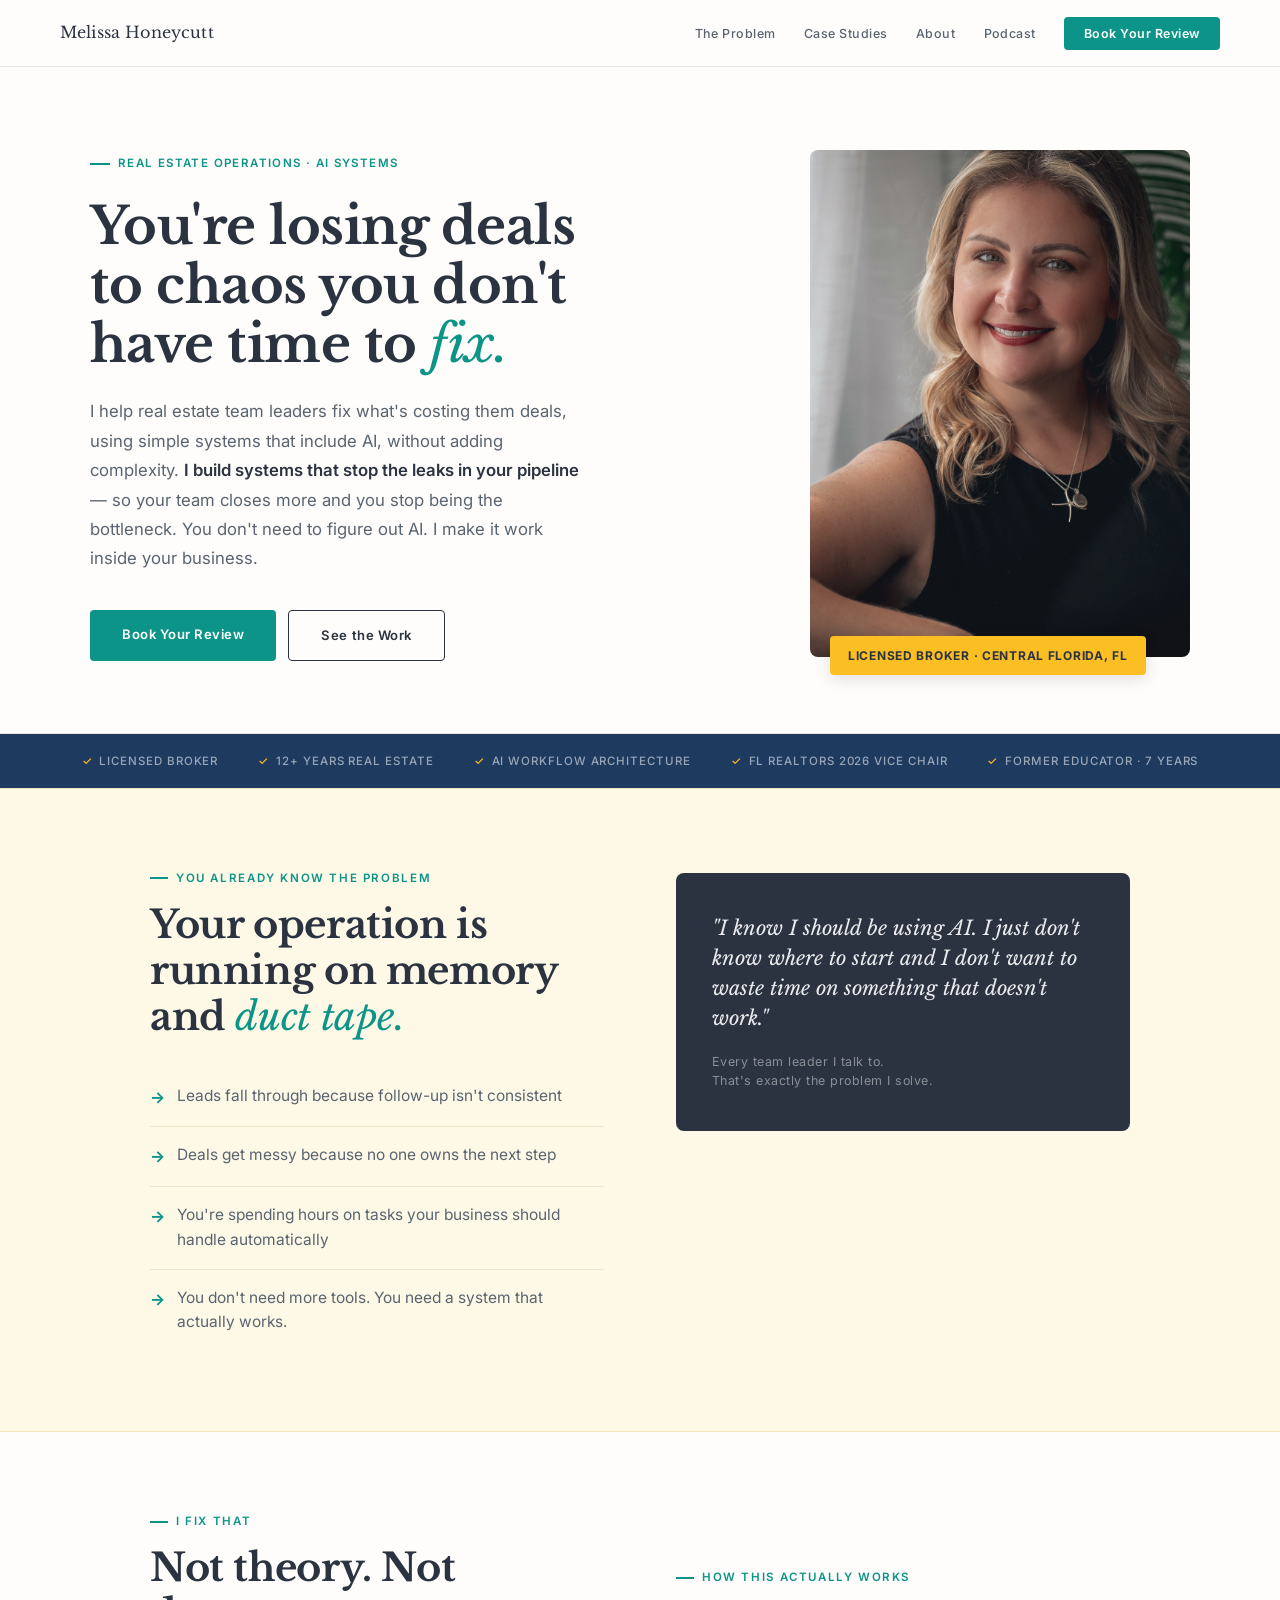
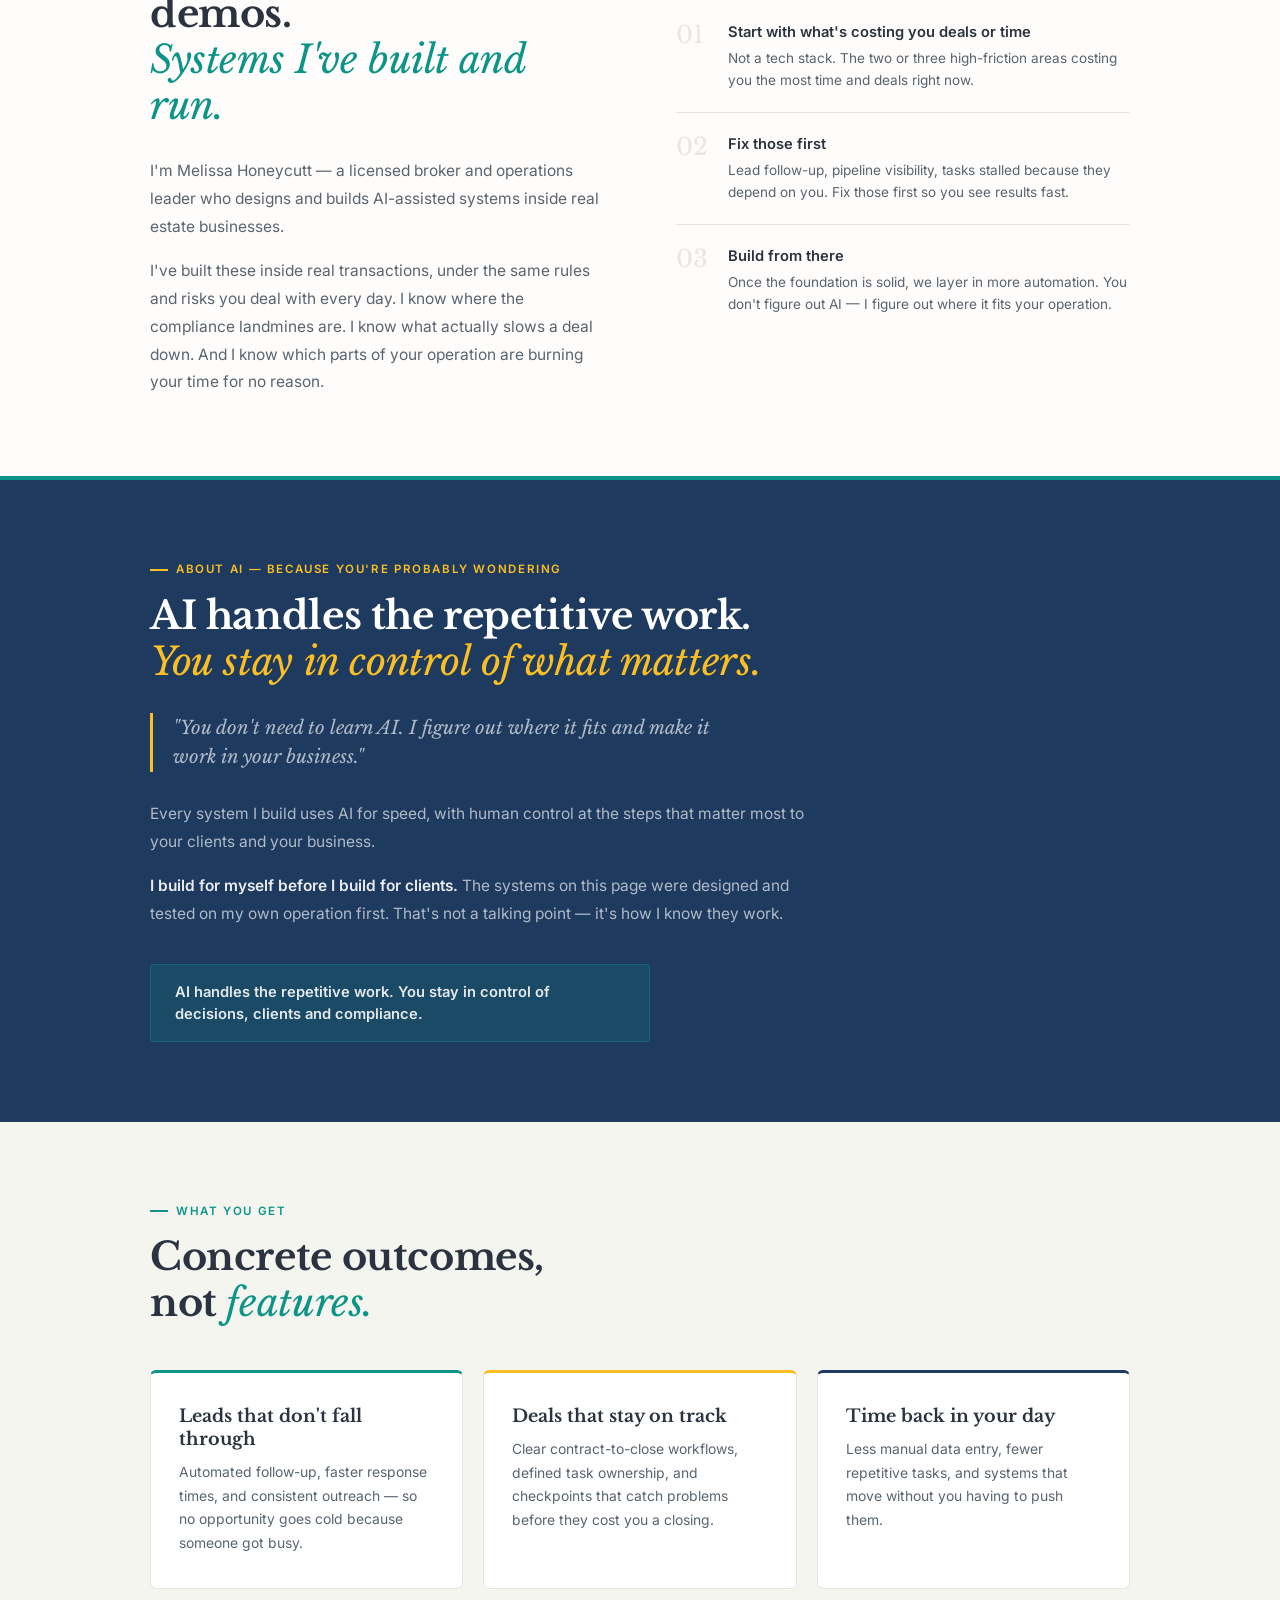
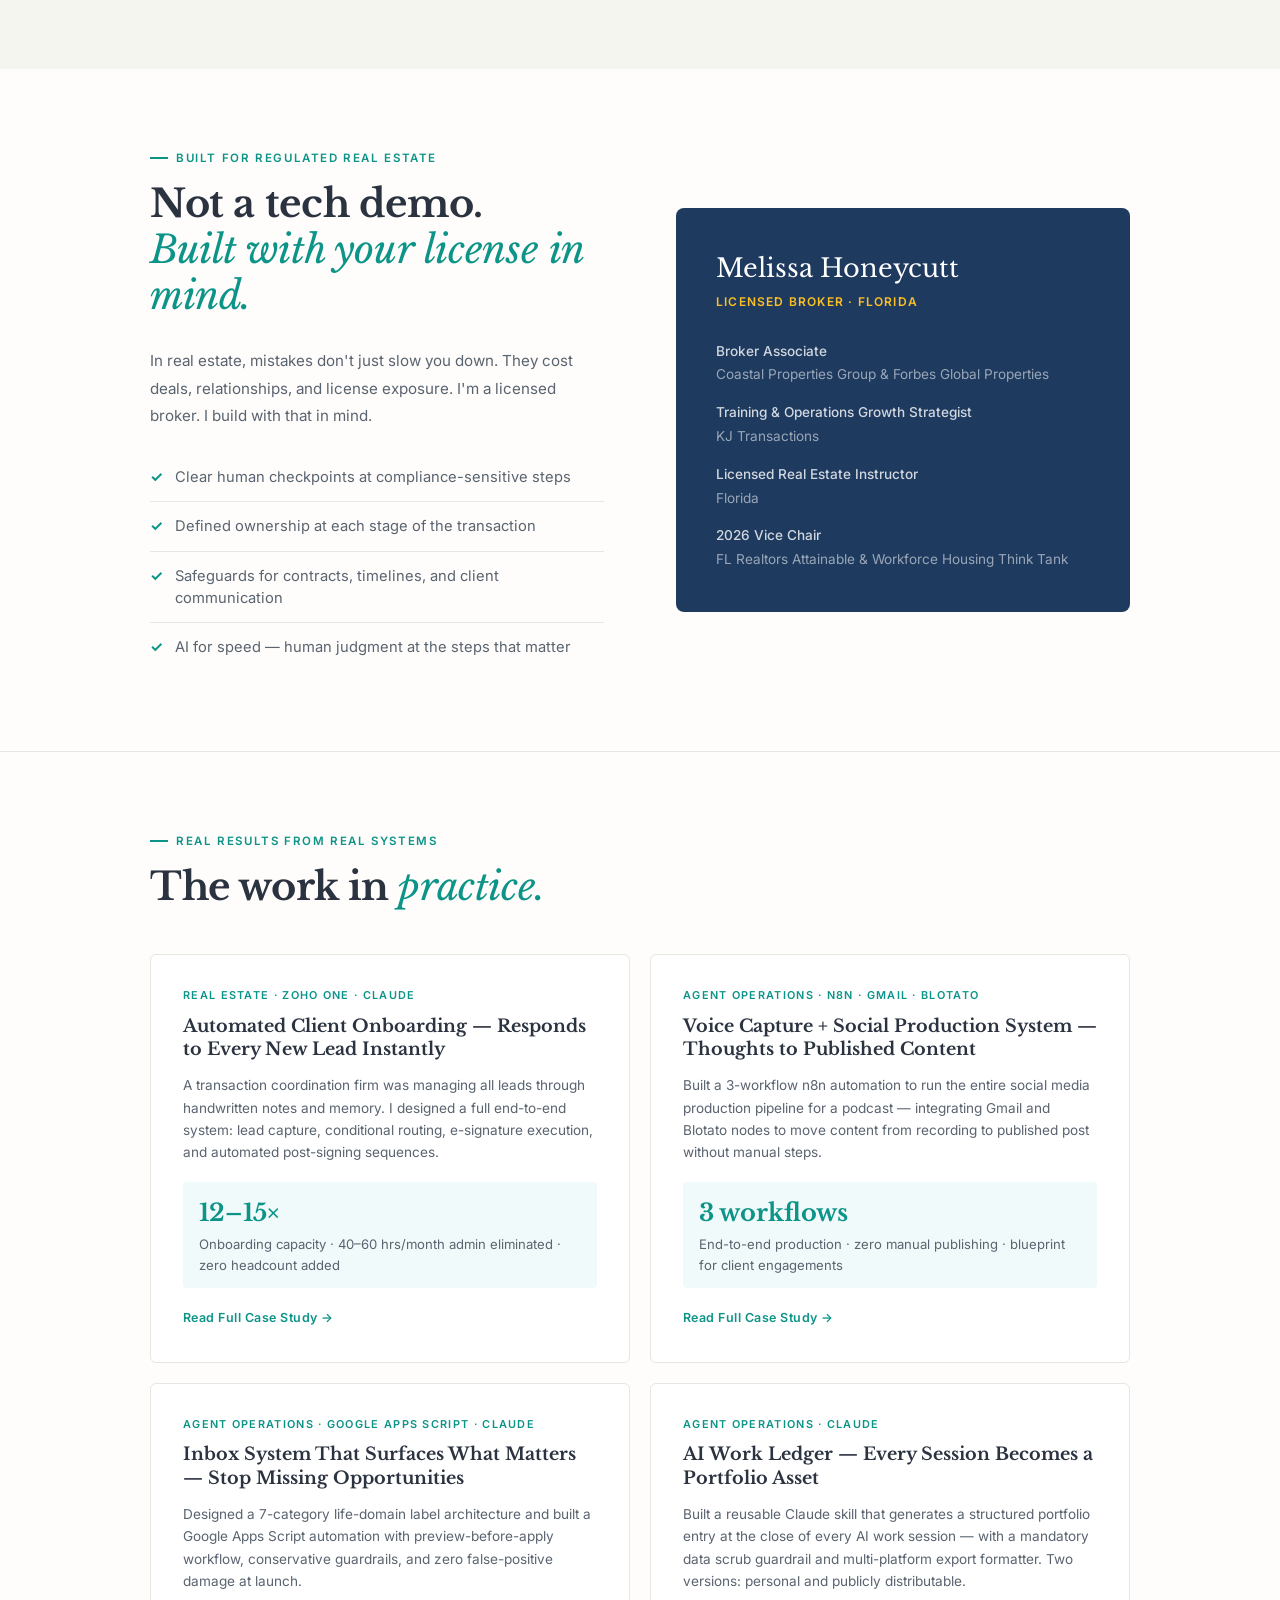
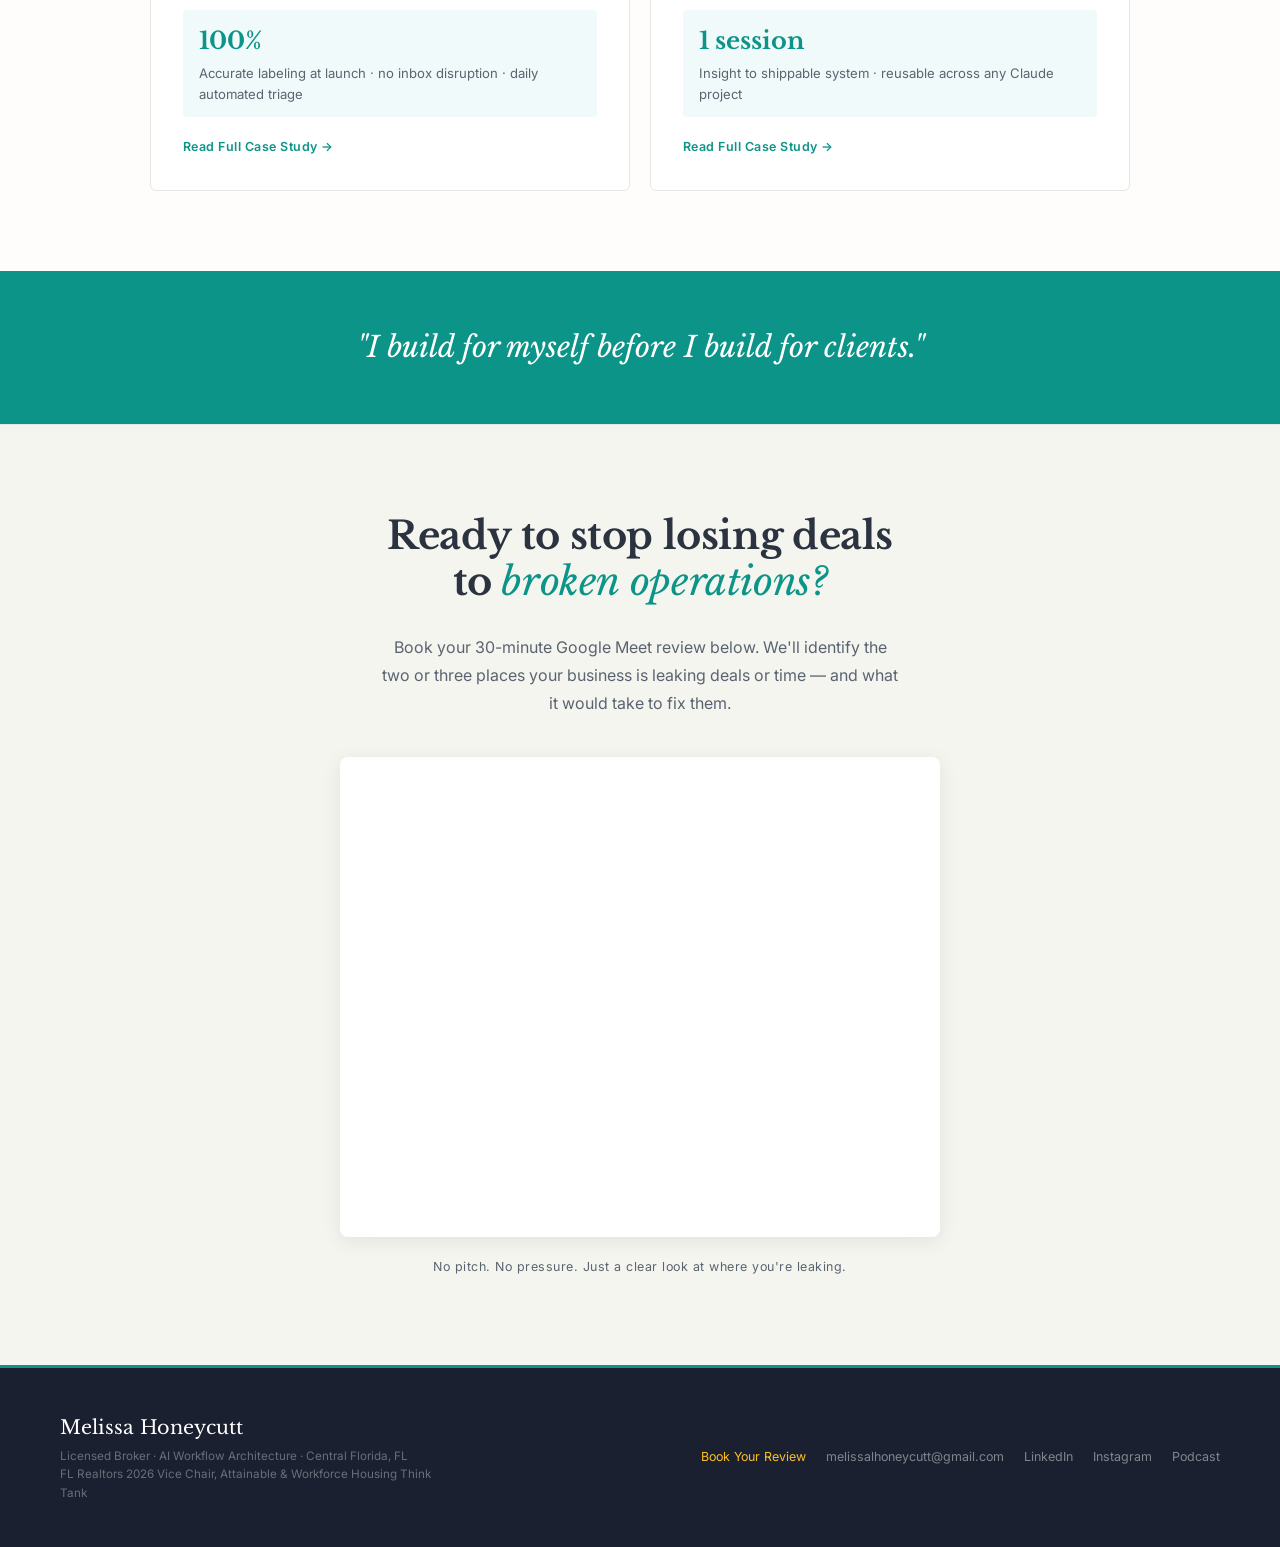
==== commit 2346653e: "Add social links and copy updates Added Instagram and LinkedIn to footer, updated hero copy, tighten" ====
--- a/index.html
+++ b/index.html
@@ -680,10 +680,10 @@
       <div class="hero-tag">Real Estate Operations · AI Systems</div>
       <h1>You're losing deals<br>to chaos you don't<br>have time to <em>fix.</em></h1>
       <p class="hero-sub">
-        <strong>I build systems that stop the leaks</strong> — so your team closes more and you stop being the bottleneck. Not theory. Not demos. Systems I've built and run inside real transactions.
+        I help real estate team leaders fix what's costing them deals, using simple systems that include AI, without adding complexity. <strong>I build systems that stop the leaks in your pipeline</strong> — so your team closes more and you stop being the bottleneck. You don't need to figure out AI. I make it work inside your business.
       </p>
       <div class="hero-btns">
-        <a href="#contact" class="btn btn-teal">Book a Free 30-Min Audit</a>
+        <a href="https://calendar.app.google/rWfrvXBP2xrJmaxu9" target="_blank" class="btn btn-teal">Book Your Review</a>
         <a href="#work" class="btn btn-outline">See the Work</a>
       </div>
     </div>
@@ -735,7 +735,6 @@
         <div class="body-text">
           <p>I'm Melissa Honeycutt — a licensed broker and operations leader who designs and builds AI-assisted systems inside real estate businesses.</p>
           <p>I've built these inside real transactions, under the same rules and risks you deal with every day. I know where the compliance landmines are. I know what actually slows a deal down. And I know which parts of your operation are burning your time for no reason.</p>
-          <p>I pride myself on being the <strong>"favorite teacher" in the room</strong> — the one who takes a technical, regulatory, or operational mess and turns it into something simple, predictable, and scalable.</p>
         </div>
       </div>
       <div>
@@ -744,7 +743,7 @@
           <li class="about-step">
             <div class="step-num">01</div>
             <div class="step-content">
-              <div class="step-title">Start with what's breaking</div>
+              <div class="step-title">Start with what's costing you deals or time</div>
               <div class="step-desc">Not a tech stack. The two or three high-friction areas costing you the most time and deals right now.</div>
             </div>
           </li>
@@ -773,12 +772,12 @@
   <div class="section-wrap">
     <div class="eyebrow">About AI — Because You're Probably Wondering</div>
     <h2>AI handles the repetitive work.<br><em>You stay in control of what matters.</em></h2>
-    <blockquote class="ai-quote">"I don't ask you to learn new technology. I figure out where automation fits inside your specific business — and I make it work."</blockquote>
+    <blockquote class="ai-quote">"You don't need to learn AI. I figure out where it fits and make it work in your business."</blockquote>
     <div class="ai-body">
       <p>Every system I build uses AI for speed, with human control at the steps that matter most to your clients and your business.</p>
       <p><strong>I build for myself before I build for clients.</strong> The systems on this page were designed and tested on my own operation first. That's not a talking point — it's how I know they work.</p>
     </div>
-    <div class="ai-callout">AI handles the repetitive work. You stay in control of the decisions that matter.</div>
+    <div class="ai-callout">AI handles the repetitive work. You stay in control of decisions, clients and compliance.</div>
   </div>
 </section>
 
@@ -856,7 +855,7 @@
         <a href="https://www.notion.so/Client-Onboarding-Automation-System-31adb2d3efab80669851ddba255bbe34" target="_blank" class="case-link">Read Full Case Study →</a>
       </div>
       <div class="case-card">
-        <div class="case-industry">Personal Productivity · n8n · Gmail · Blotato</div>
+        <div class="case-industry">Agent Operations · n8n · Gmail · Blotato</div>
         <div class="case-title">Voice Capture + Social Production System — Thoughts to Published Content</div>
         <p class="case-desc">Built a 3-workflow n8n automation to run the entire social media production pipeline for a podcast — integrating Gmail and Blotato nodes to move content from recording to published post without manual steps.</p>
         <div class="case-result">
@@ -866,7 +865,7 @@
         <a href="https://www.notion.so/Voice-Capture-System-ADHD-Friendly-Context-Management-34bdb2d3efab8071b388c99ffb87e839" target="_blank" class="case-link">Read Full Case Study →</a>
       </div>
       <div class="case-card">
-        <div class="case-industry">Personal Productivity · Google Apps Script · Claude</div>
+        <div class="case-industry">Agent Operations · Google Apps Script · Claude</div>
         <div class="case-title">Inbox System That Surfaces What Matters — Stop Missing Opportunities</div>
         <p class="case-desc">Designed a 7-category life-domain label architecture and built a Google Apps Script automation with preview-before-apply workflow, conservative guardrails, and zero false-positive damage at launch.</p>
         <div class="case-result">
@@ -876,7 +875,7 @@
         <a href="https://www.notion.so/Gmail-Triage-Automation-ADHD-Friendly-Personal-Email-Organization-346db2d3efab8166abe6d23c3208da21" target="_blank" class="case-link">Read Full Case Study →</a>
       </div>
       <div class="case-card">
-        <div class="case-industry">Personal Productivity · Claude</div>
+        <div class="case-industry">Agent Operations · Claude</div>
         <div class="case-title">AI Work Ledger — Every Session Becomes a Portfolio Asset</div>
         <p class="case-desc">Built a reusable Claude skill that generates a structured portfolio entry at the close of every AI work session — with a mandatory data scrub guardrail and multi-platform export formatter. Two versions: personal and publicly distributable.</p>
         <div class="case-result">
@@ -916,6 +915,8 @@
   <div class="footer-links">
     <a href="https://calendar.app.google/rWfrvXBP2xrJmaxu9" target="_blank" class="footer-link" style="color: var(--gold);">Book Your Review</a>
     <a href="mailto:melissalhoneycutt@gmail.com" class="footer-link">melissalhoneycutt@gmail.com</a>
+    <a href="https://www.linkedin.com/in/melissahoneycutt/" target="_blank" class="footer-link">LinkedIn</a>
+    <a href="https://www.instagram.com/homesbyhoney/" target="_blank" class="footer-link">Instagram</a>
     <a href="https://www.youtube.com/@HotFlashHomePod" target="_blank" class="footer-link">Podcast</a>
   </div>
 </footer>
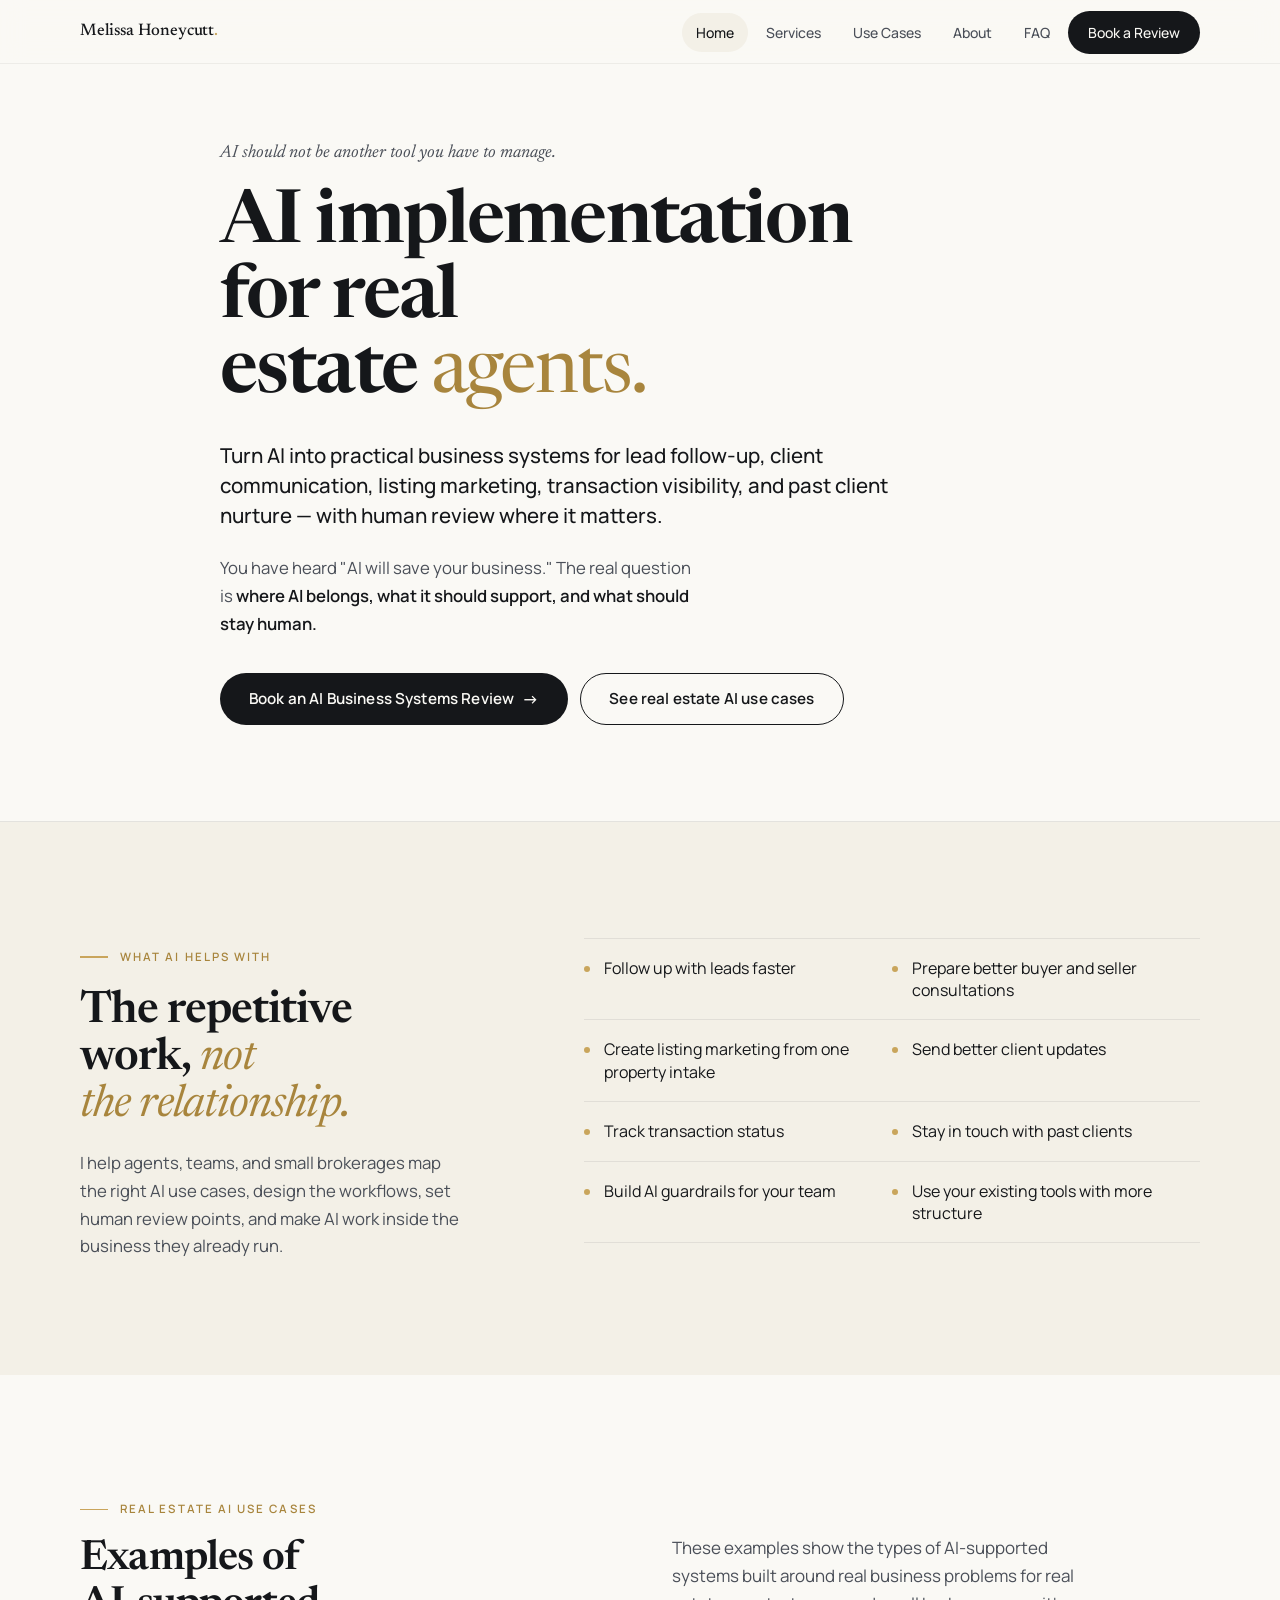
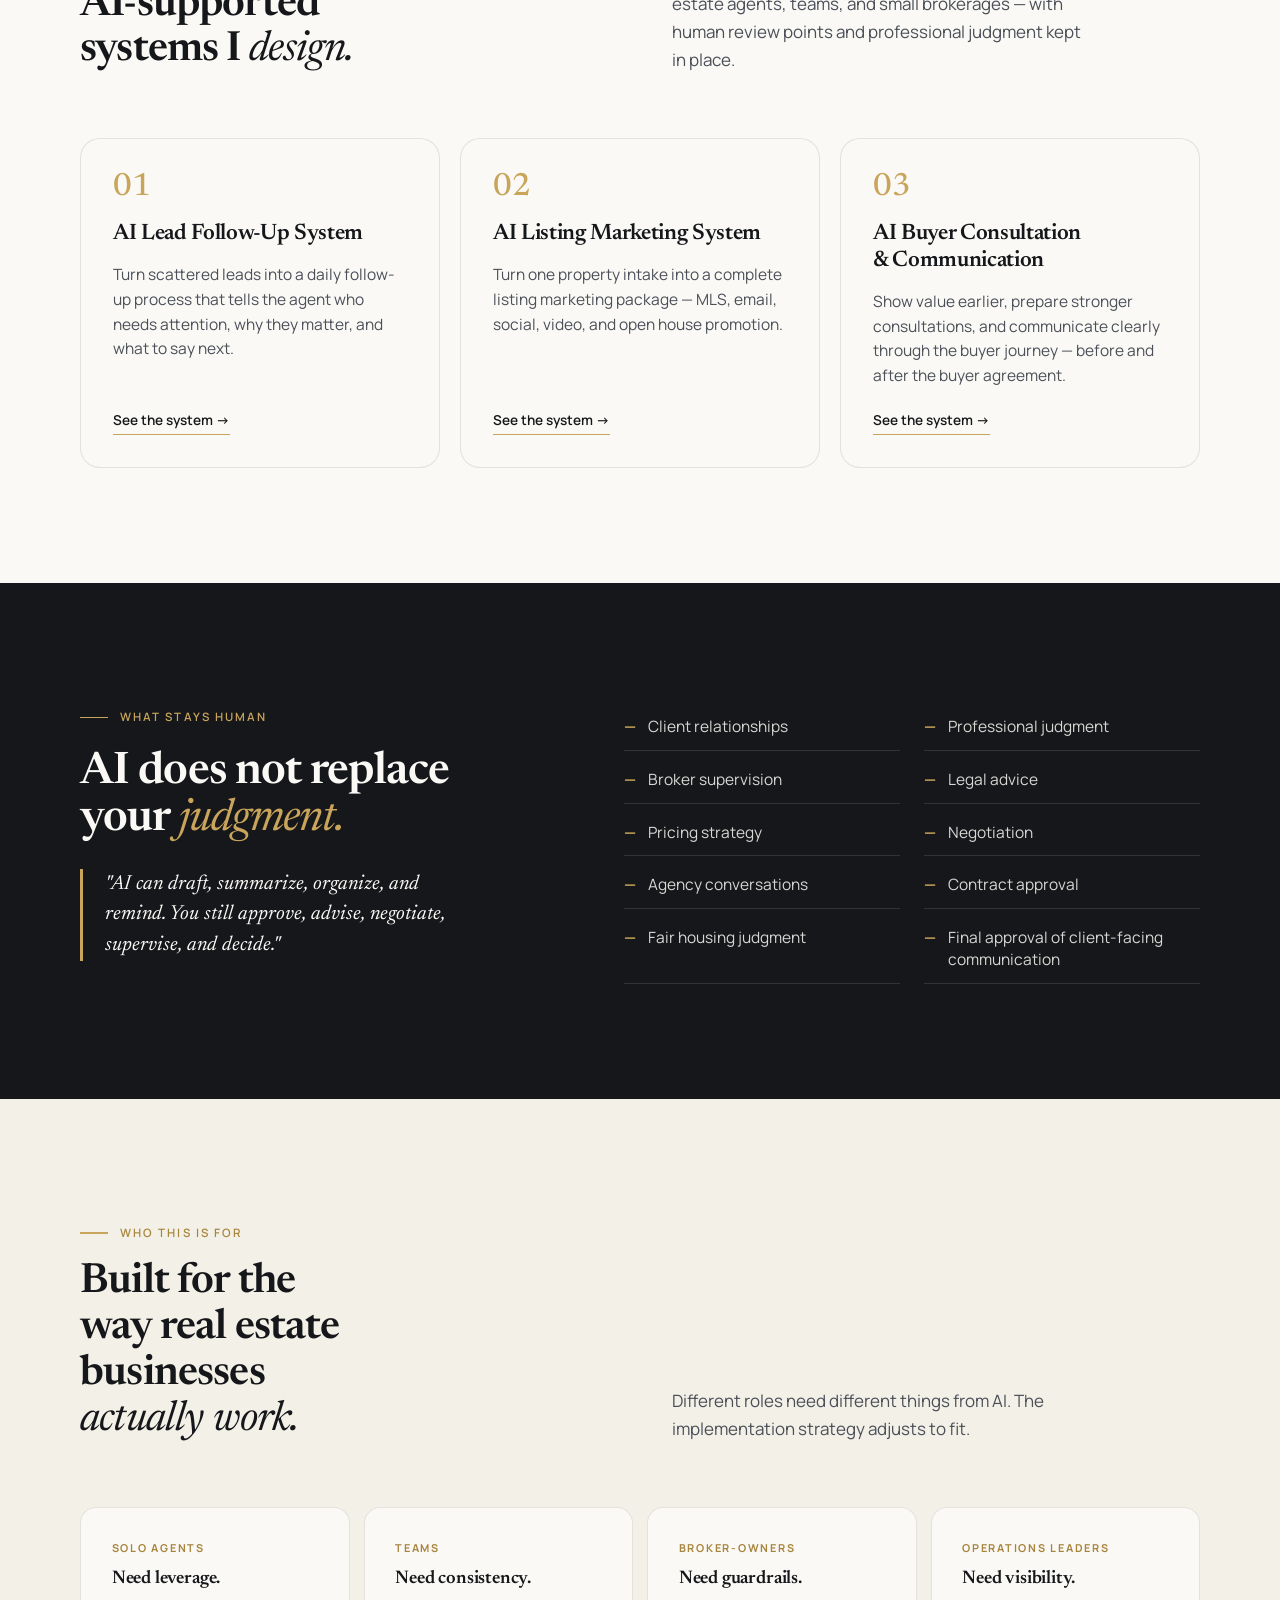
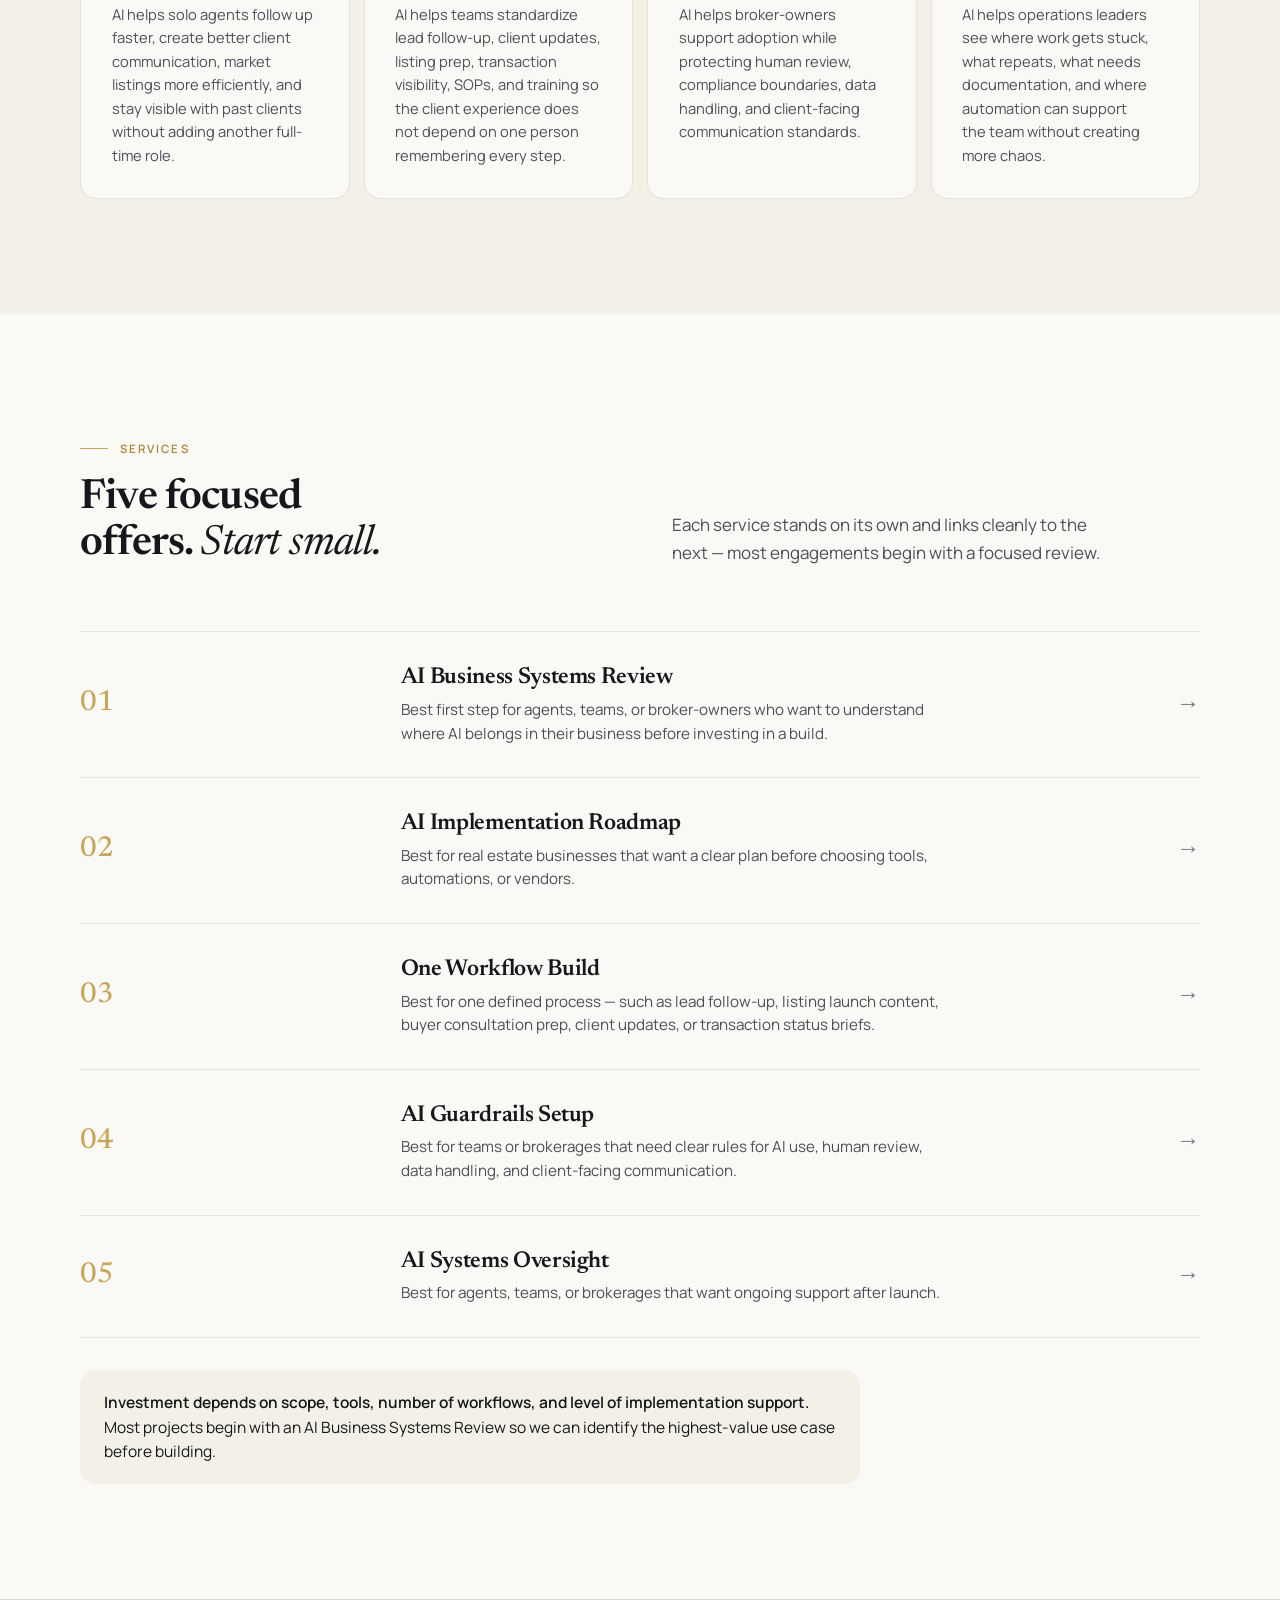
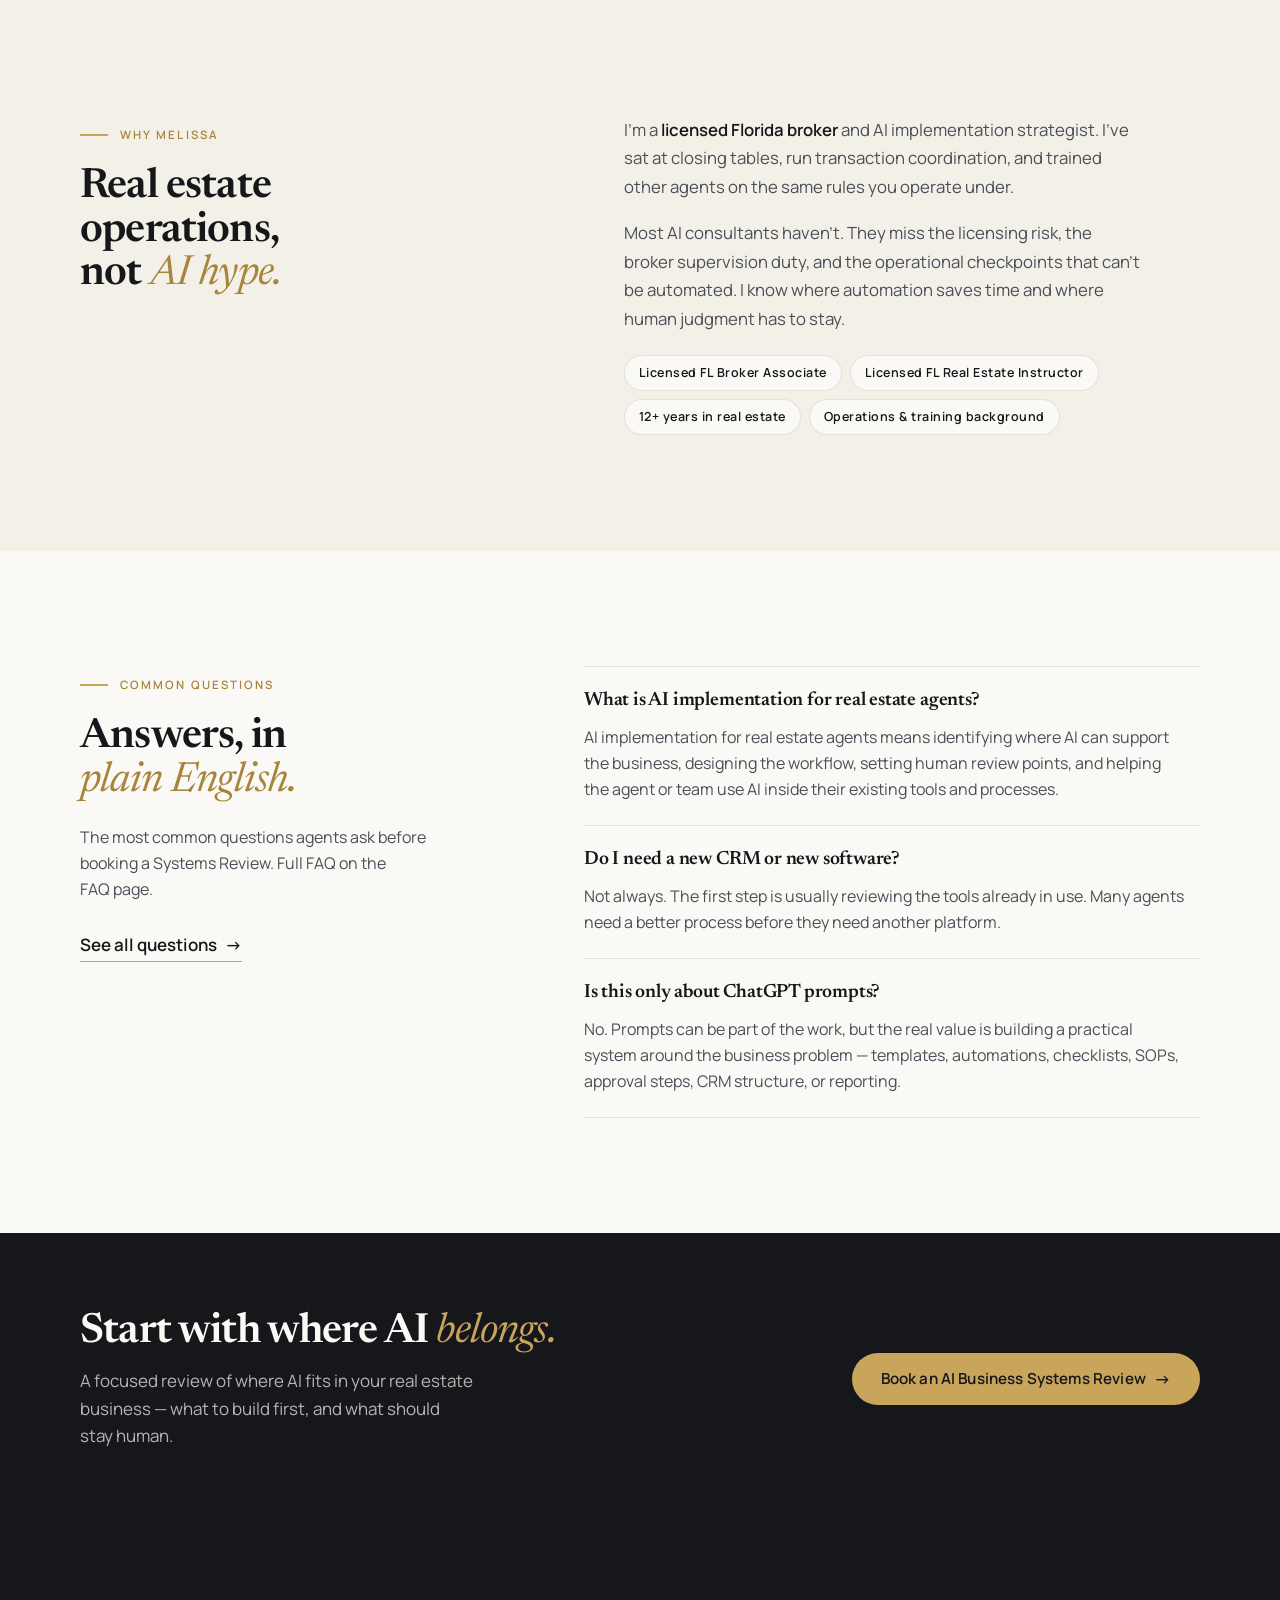
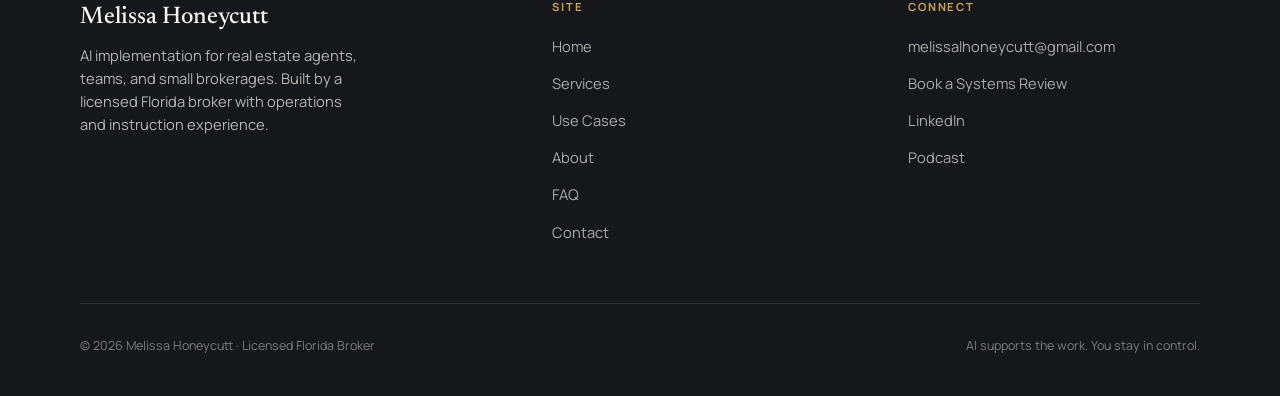
==== commit b4bb3170: "Update site redesign for AI implementation positioning" ====
--- a/index.html
+++ b/index.html
@@ -3,921 +3,792 @@
 <head>
 <meta charset="UTF-8">
 <meta name="viewport" content="width=device-width, initial-scale=1.0">
-<title>Melissa Honeycutt | AI Systems for Real Estate Teams</title>
+<title>AI Implementation for Real Estate Agents | Melissa Honeycutt</title>
+<meta name="description" content="Turn AI into practical business systems for lead follow-up, client communication, listing marketing, transaction visibility, and past client nurture — with human review where it matters.">
+<link rel="canonical" href="https://melissahoneycutt.com/">
+
+<meta property="og:type" content="website">
+<meta property="og:site_name" content="Melissa Honeycutt">
+<meta property="og:title" content="AI Implementation for Real Estate Agents | Melissa Honeycutt">
+<meta property="og:description" content="AI built into the business you already run. Licensed Florida broker designing practical AI systems for agents, teams, and small brokerages.">
+<meta property="og:url" content="https://melissahoneycutt.com/">
+<meta property="og:image" content="https://melissahoneycutt.com/assets/images/melissa-honeycutt.png">
+<meta property="og:image:alt" content="Portrait of Melissa Honeycutt, licensed Florida broker and AI implementation strategist">
+<meta name="twitter:card" content="summary_large_image">
+<meta name="twitter:title" content="AI Implementation for Real Estate Agents | Melissa Honeycutt">
+<meta name="twitter:description" content="AI built into the business you already run. Licensed Florida broker designing practical AI systems for agents, teams, and small brokerages.">
+<meta name="twitter:image" content="https://melissahoneycutt.com/assets/images/melissa-honeycutt.png">
+
 <link rel="preconnect" href="https://fonts.googleapis.com">
-<link href="https://fonts.googleapis.com/css2?family=Libre+Baskerville:ital,wght@0,400;0,700;1,400&family=Inter:wght@300;400;500;600;700&display=swap" rel="stylesheet">
+<link rel="preconnect" href="https://fonts.gstatic.com" crossorigin>
+<link href="https://fonts.googleapis.com/css2?family=Newsreader:ital,opsz,wght@0,6..72,400;0,6..72,500;0,6..72,600;0,6..72,700;1,6..72,400;1,6..72,500&family=Manrope:wght@400;500;600;700&display=swap" rel="stylesheet">
+<link rel="stylesheet" href="styles.css">
+
+<!-- JSON-LD: Person + ProfessionalService + Service x5 -->
+<script type="application/ld+json">
+{
+  "@context": "https://schema.org",
+  "@graph": [
+    {
+      "@type": "Person",
+      "@id": "https://melissahoneycutt.com/#person",
+      "name": "Melissa Honeycutt",
+      "jobTitle": "AI Implementation Strategist, Licensed Florida Broker",
+      "url": "https://melissahoneycutt.com",
+      "description": "Melissa Honeycutt is a licensed Florida broker and AI implementation strategist for real estate businesses. She helps real estate agents, teams, and small brokerages use AI for lead follow-up, client communication, listing marketing, transaction visibility, past client nurture, business intelligence, SOPs, and compliance-aware guardrails.",
+      "knowsAbout": [
+        "AI implementation for real estate agents",
+        "AI lead follow-up",
+        "AI listing marketing",
+        "AI client communication",
+        "AI guardrails for real estate",
+        "Real estate broker supervision",
+        "AI SOPs for real estate teams"
+      ]
+    },
+    {
+      "@type": "ProfessionalService",
+      "@id": "https://melissahoneycutt.com/#service",
+      "name": "Melissa Honeycutt AI Implementation",
+      "description": "AI implementation for real estate agents, teams, and small brokerages. Practical business systems for leads, clients, listings, closings, and referrals — with human review where it matters.",
+      "url": "https://melissahoneycutt.com",
+      "founder": { "@id": "https://melissahoneycutt.com/#person" },
+      "areaServed": "United States",
+      "hasOfferCatalog": {
+        "@type": "OfferCatalog",
+        "name": "AI Implementation Services for Real Estate",
+        "itemListElement": [
+          { "@type": "Offer", "name": "AI Business Systems Review", "description": "A focused review of where AI can help inside a real estate business." },
+          { "@type": "Offer", "name": "AI Implementation Roadmap", "description": "A clear plan for what to build, what to automate, what to keep human, and what to do first." },
+          { "@type": "Offer", "name": "One Workflow Build", "description": "A focused build around one specific real estate business process." },
+          { "@type": "Offer", "name": "AI Guardrails Setup", "description": "Practical rules for how agents, teams, or brokerages use AI without losing human review or compliance awareness." },
+          { "@type": "Offer", "name": "AI Systems Oversight", "description": "Ongoing support after an AI workflow or system is launched." }
+        ]
+      }
+    }
+  ]
+}
+</script>
+
 <style>
-  :root {
-    --teal:       #0d9488;
-    --teal-dark:  #0f766e;
-    --teal-light: #f0fafa;
-    --gold:       #fbbf24;
-    --gold-light: #fef9e7;
-    --charcoal:   #2b3340;
-    --navy:       #1e3a5f;
-    --ink-soft:   #5a6470;
-    --off-white:  #f5f5f0;
-    --warm-white: #fefdfb;
-    --border:     #e8e6e0;
-  }
-
-  * { margin: 0; padding: 0; box-sizing: border-box; }
-
-  body {
-    background: var(--warm-white);
-    color: var(--charcoal);
-    font-family: 'Inter', sans-serif;
-    font-size: 16px;
+  /* ── Home V2 ─────────────────────────────────────────────────── */
+  .hero {
+    padding-top: clamp(3rem, 6vw, 5rem);
+    padding-bottom: clamp(4rem, 8vw, 6rem);
+    border-bottom: 1px solid var(--border);
+  }
+  .hero-inner { max-width: 920px; }
+  .hero .pre {
+    font-family: 'Newsreader', serif;
+    font-style: italic;
+    font-size: clamp(1.05rem, 1.4vw, 1.2rem);
+    color: var(--ink-soft);
+    margin-bottom: 22px;
+    max-width: 36ch;
+    line-height: 1.4;
+  }
+  .hero h1 {
+    font-size: clamp(2.6rem, 6vw, 4.6rem);
+    line-height: 1.02;
+    letter-spacing: -0.025em;
+    margin-bottom: 28px;
+    max-width: 14ch;
+  }
+  .hero h1 em { color: var(--gold-deep); font-style: normal; }
+  .hero-sub {
+    font-size: clamp(1.15rem, 1.6vw, 1.35rem);
+    color: var(--ink);
+    line-height: 1.45;
+    margin-bottom: 24px;
+    max-width: 52ch;
+    font-weight: 500;
+  }
+  .hero-edit {
+    font-size: 1.05rem;
+    color: var(--ink-soft);
+    line-height: 1.65;
+    margin-bottom: 36px;
+    max-width: 52ch;
+  }
+  .hero-edit strong { color: var(--ink); }
+  .hero-cta-row {
+    display: flex;
+    gap: 12px;
+    flex-wrap: wrap;
+  }
+
+  /* What AI helps with */
+  .helps { background: var(--cream-warm); }
+  .helps-grid {
+    display: grid;
+    grid-template-columns: 1fr 1.4fr;
+    gap: clamp(2rem, 5vw, 4rem);
+    align-items: start;
+  }
+  .helps h2 {
+    font-size: clamp(2rem, 3.6vw, 2.8rem);
+    line-height: 1.05;
+    max-width: 14ch;
+  }
+  .helps h2 em { color: var(--gold-deep); }
+  .helps-intro {
+    font-size: 1.05rem;
+    color: var(--ink-soft);
+    line-height: 1.65;
+    margin-top: 20px;
+    max-width: 38ch;
+  }
+  .helps-list {
+    display: grid;
+    grid-template-columns: 1fr 1fr;
+    gap: 0;
+    border-top: 1px solid rgba(21,23,26,0.08);
+  }
+  .helps-list li {
+    padding: 18px 0;
+    font-size: 1rem;
+    color: var(--ink);
+    line-height: 1.4;
+    border-bottom: 1px solid rgba(21,23,26,0.08);
+    display: flex;
+    gap: 14px;
+    align-items: flex-start;
+    padding-right: 16px;
+  }
+  .helps-list li::before {
+    content: '';
+    width: 6px;
+    height: 6px;
+    border-radius: 50%;
+    background: var(--gold);
+    margin-top: 9px;
+    flex-shrink: 0;
+  }
+  @media (max-width: 820px) {
+    .helps-grid { grid-template-columns: 1fr; }
+    .helps-list { grid-template-columns: 1fr; }
+  }
+
+  /* Use Cases preview */
+  .uc { background: var(--cream); }
+  .uc-grid {
+    display: grid;
+    grid-template-columns: repeat(3, 1fr);
+    gap: 20px;
+  }
+  .uc-card {
+    background: var(--cream);
+    border: 1px solid var(--border);
+    border-radius: 20px;
+    padding: clamp(1.75rem, 2.5vw, 2.25rem);
+    display: flex;
+    flex-direction: column;
+    transition: border-color 0.15s, transform 0.15s;
+    text-decoration: none;
+    color: inherit;
+  }
+  .uc-card:hover { border-color: var(--ink); transform: translateY(-2px); }
+  .uc-num {
+    font-family: 'Newsreader', serif;
+    font-size: 2rem;
+    color: var(--gold);
+    line-height: 1;
+    margin-bottom: 18px;
+    font-weight: 500;
+  }
+  .uc-card h3 {
+    font-family: 'Newsreader', serif;
+    font-size: 1.4rem;
+    font-weight: 600;
+    line-height: 1.2;
+    letter-spacing: -0.015em;
+    margin-bottom: 14px;
+    color: var(--ink);
+  }
+  .uc-card p {
+    font-size: 0.97rem;
+    color: var(--ink-soft);
     line-height: 1.6;
-    overflow-x: hidden;
-  }
-
-  /* ── NAV ── */
-  nav {
+    margin-bottom: 22px;
+    flex-grow: 1;
+  }
+  .uc-card .more {
+    font-size: 0.85rem;
+    font-weight: 600;
+    color: var(--ink);
+    border-bottom: 1.5px solid var(--gold);
+    padding-bottom: 2px;
+    align-self: flex-start;
+    transition: border-color 0.15s;
+  }
+  .uc-card:hover .more { border-color: var(--ink); }
+  @media (max-width: 820px) { .uc-grid { grid-template-columns: 1fr; } }
+
+  /* What Stays Human */
+  .stays { background: var(--ink); color: var(--cream); }
+  .stays .eyebrow { color: var(--gold); }
+  .stays .eyebrow::before { background: var(--gold); }
+  .stays-grid {
+    display: grid;
+    grid-template-columns: 1fr 1.2fr;
+    gap: clamp(2rem, 5vw, 4rem);
+    align-items: start;
+  }
+  .stays h2 {
+    color: var(--cream);
+    font-size: clamp(2rem, 3.6vw, 2.8rem);
+    line-height: 1.05;
+    max-width: 14ch;
+  }
+  .stays h2 em { color: var(--gold); }
+  .stays-pull {
+    font-family: 'Newsreader', serif;
+    font-size: clamp(1.15rem, 1.6vw, 1.35rem);
+    line-height: 1.5;
+    color: var(--cream);
+    border-left: 3px solid var(--gold);
+    padding-left: 22px;
+    margin-top: 26px;
+    max-width: 36ch;
+    font-style: italic;
+  }
+  .stays-list {
+    display: grid;
+    grid-template-columns: 1fr 1fr;
+    gap: 6px 24px;
+    margin-top: 6px;
+  }
+  .stays-list li {
+    padding: 12px 0;
+    font-size: 0.97rem;
+    color: rgba(250,249,245,0.85);
+    line-height: 1.4;
+    border-bottom: 1px solid rgba(250,249,245,0.12);
     display: flex;
-    justify-content: space-between;
+    gap: 12px;
+    align-items: flex-start;
+  }
+  .stays-list li::before {
+    content: '—';
+    color: var(--gold);
+    font-weight: 700;
+    flex-shrink: 0;
+  }
+  @media (max-width: 820px) {
+    .stays-grid { grid-template-columns: 1fr; }
+    .stays-list { grid-template-columns: 1fr; }
+  }
+
+  /* Audience cards */
+  .aud { background: var(--cream-warm); }
+  .aud-grid {
+    display: grid;
+    grid-template-columns: repeat(4, 1fr);
+    gap: 14px;
+  }
+  .aud-card {
+    background: var(--cream);
+    border-radius: 16px;
+    padding: clamp(1.5rem, 2.4vw, 2rem);
+    border: 1px solid var(--border);
+  }
+  .aud-eyebrow {
+    font-size: 0.68rem;
+    font-weight: 700;
+    letter-spacing: 0.16em;
+    text-transform: uppercase;
+    color: var(--gold-deep);
+    margin-bottom: 12px;
+  }
+  .aud-card h3 {
+    font-family: 'Newsreader', serif;
+    font-size: 1.15rem;
+    font-weight: 600;
+    line-height: 1.2;
+    margin-bottom: 12px;
+    color: var(--ink);
+    letter-spacing: -0.01em;
+  }
+  .aud-card p {
+    font-size: 0.92rem;
+    color: var(--ink-soft);
+    line-height: 1.6;
+  }
+  @media (max-width: 980px) { .aud-grid { grid-template-columns: 1fr 1fr; } }
+  @media (max-width: 480px) { .aud-grid { grid-template-columns: 1fr; } }
+
+  /* Services preview */
+  .svp { background: var(--cream); }
+  .svp-list {
+    border-top: 1px solid var(--border);
+  }
+  .svp-item {
+    display: grid;
+    grid-template-columns: 0.6fr 1.6fr auto;
+    gap: clamp(1.5rem, 4vw, 3rem);
+    padding: clamp(1.5rem, 2.5vw, 2rem) 0;
+    border-bottom: 1px solid var(--border);
     align-items: center;
-    padding: 20px 60px;
+  }
+  .svp-num {
+    font-family: 'Newsreader', serif;
+    font-size: 1.8rem;
+    color: var(--gold);
+    line-height: 1;
+    font-weight: 500;
+  }
+  .svp-name {
+    font-family: 'Newsreader', serif;
+    font-size: clamp(1.25rem, 1.8vw, 1.55rem);
+    font-weight: 600;
+    line-height: 1.2;
+    color: var(--ink);
+    letter-spacing: -0.015em;
+    margin-bottom: 6px;
+  }
+  .svp-best {
+    font-size: 0.95rem;
+    color: var(--ink-soft);
+    line-height: 1.55;
+    max-width: 60ch;
+  }
+  .svp-arrow {
+    font-family: 'Newsreader', serif;
+    font-size: 1.5rem;
+    color: var(--ink-mute);
+    transition: transform 0.15s, color 0.15s;
+  }
+  .svp-item:hover .svp-arrow { color: var(--ink); transform: translateX(4px); }
+  .svp-investment {
+    margin-top: 32px;
+    background: var(--cream-warm);
+    border-radius: 16px;
+    padding: 20px 24px;
+    font-size: 0.97rem;
+    color: var(--ink);
+    line-height: 1.6;
+    max-width: 780px;
+  }
+  .svp-investment strong { font-weight: 600; }
+  @media (max-width: 720px) {
+    .svp-item { grid-template-columns: auto 1fr; gap: 1rem; }
+    .svp-arrow { display: none; }
+  }
+
+  /* Why Melissa */
+  .why { background: var(--cream-warm); border-top: 1px solid var(--border); }
+  .why-grid {
+    display: grid;
+    grid-template-columns: 1fr 1.2fr;
+    gap: clamp(2rem, 5vw, 4rem);
+    align-items: start;
+  }
+  .why h2 {
+    font-size: clamp(2rem, 3.6vw, 2.6rem);
+    line-height: 1.05;
+    max-width: 14ch;
+  }
+  .why h2 em { color: var(--gold-deep); }
+  .why-body p {
+    font-size: 1.05rem;
+    color: var(--ink-soft);
+    line-height: 1.7;
+    margin-bottom: 18px;
+    max-width: 52ch;
+  }
+  .why-body strong { color: var(--ink); }
+  .why-creds {
+    margin-top: 22px;
+    display: flex;
+    flex-wrap: wrap;
+    gap: 8px;
+  }
+  .why-creds span {
+    font-size: 0.78rem;
+    font-weight: 600;
+    letter-spacing: 0.04em;
+    background: var(--cream);
+    padding: 7px 14px;
+    border-radius: 999px;
+    border: 1px solid var(--border);
+    color: var(--ink);
+  }
+  @media (max-width: 820px) { .why-grid { grid-template-columns: 1fr; } }
+
+  /* FAQ preview */
+  .faqp { background: var(--cream); }
+  .faqp-grid {
+    display: grid;
+    grid-template-columns: 1fr 1.4fr;
+    gap: clamp(2rem, 5vw, 4rem);
+    align-items: start;
+  }
+  .faqp h2 {
+    font-size: clamp(2rem, 3.6vw, 2.6rem);
+    line-height: 1.05;
+    max-width: 14ch;
+  }
+  .faqp h2 em { color: var(--gold-deep); }
+  .faqp-intro p {
+    font-size: 1rem;
+    color: var(--ink-soft);
+    margin-top: 20px;
+    line-height: 1.65;
+    max-width: 38ch;
+  }
+  .faqp-list { border-top: 1px solid var(--border); }
+  .faqp-item {
+    padding: 22px 0;
     border-bottom: 1px solid var(--border);
-    background: var(--warm-white);
-    position: sticky;
-    top: 0;
-    z-index: 50;
-  }
-  .nav-logo {
-    font-family: 'Libre Baskerville', serif;
+  }
+  .faqp-q {
+    font-family: 'Newsreader', serif;
+    font-size: 1.2rem;
+    font-weight: 600;
+    line-height: 1.3;
+    color: var(--ink);
+    letter-spacing: -0.01em;
+    margin-bottom: 10px;
+  }
+  .faqp-a {
     font-size: 1rem;
-    font-weight: 400;
-    color: var(--charcoal);
-    text-decoration: none;
-    letter-spacing: 0.01em;
-  }
-  .nav-links {
-    display: flex;
-    gap: 28px;
-    list-style: none;
-    align-items: center;
-  }
-  .nav-links a {
-    font-size: 0.78rem;
-    font-weight: 500;
-    color: var(--ink-soft);
-    text-decoration: none;
-    letter-spacing: 0.04em;
-    transition: color 0.2s;
-  }
-  .nav-links a:hover { color: var(--teal); }
-  .nav-cta {
-    background: var(--teal) !important;
-    color: white !important;
-    padding: 9px 20px;
-    border-radius: 4px;
-    font-weight: 600 !important;
-  }
-  .nav-cta:hover { background: var(--teal-dark) !important; }
-
-  /* ── HERO ── */
-  .hero {
-    background: var(--warm-white);
-    padding: 80px 60px 72px;
-    border-bottom: 1px solid var(--border);
-  }
-  .hero-inner {
-    max-width: 1100px;
-    margin: 0 auto;
-    display: grid;
-    grid-template-columns: 1fr 380px;
-    gap: 72px;
-    align-items: center;
-  }
-  .hero-tag {
+    color: var(--ink-soft);
+    line-height: 1.65;
+    max-width: 60ch;
+  }
+  .faqp-more {
+    margin-top: 28px;
     display: inline-flex;
     align-items: center;
     gap: 8px;
-    font-size: 0.72rem;
     font-weight: 600;
-    letter-spacing: 0.12em;
-    text-transform: uppercase;
-    color: var(--teal);
-    margin-bottom: 24px;
-  }
-  .hero-tag::before {
-    content: '';
-    display: block;
-    width: 20px;
-    height: 2px;
-    background: var(--teal);
-  }
-  h1 {
-    font-family: 'Libre Baskerville', serif;
-    font-size: clamp(2.4rem, 4vw, 3.4rem);
-    font-weight: 700;
-    line-height: 1.15;
-    color: var(--charcoal);
-    margin-bottom: 24px;
-    letter-spacing: -0.01em;
-  }
-  h1 em {
-    font-style: italic;
-    font-weight: 400;
-    color: var(--teal);
-  }
-  .hero-sub {
-    font-size: 1.05rem;
-    color: var(--ink-soft);
-    line-height: 1.75;
-    margin-bottom: 36px;
-    max-width: 500px;
-  }
-  .hero-sub strong { color: var(--charcoal); font-weight: 600; }
-  .hero-btns {
-    display: flex;
-    gap: 12px;
-    flex-wrap: wrap;
-  }
-  .btn {
-    display: inline-block;
-    padding: 14px 32px;
-    border-radius: 4px;
-    font-size: 0.82rem;
-    font-weight: 600;
-    letter-spacing: 0.04em;
-    text-decoration: none;
-    transition: all 0.2s;
-  }
-  .btn-teal { background: var(--teal); color: white; }
-  .btn-teal:hover { background: var(--teal-dark); transform: translateY(-1px); }
-  .btn-outline { border: 1.5px solid var(--charcoal); color: var(--charcoal); }
-  .btn-outline:hover { border-color: var(--teal); color: var(--teal); }
-  .btn-gold { background: var(--gold); color: var(--charcoal); }
-  .btn-gold:hover { background: #f0b020; transform: translateY(-1px); }
-  .btn-white { background: white; color: var(--teal); font-weight: 700; }
-  .btn-white:hover { background: var(--off-white); transform: translateY(-1px); }
-
-  /* HERO PHOTO */
-  .hero-photo-wrap {
-    position: relative;
-  }
-  .hero-photo-wrap img {
-    width: 100%;
-    border-radius: 8px;
-    display: block;
-    aspect-ratio: 3/4;
-    object-fit: cover;
-    object-position: center top;
-  }
-  .hero-photo-tag {
-    position: absolute;
-    bottom: -18px;
-    left: 20px;
-    background: var(--gold);
-    color: var(--charcoal);
-    font-size: 0.75rem;
-    font-weight: 700;
-    letter-spacing: 0.06em;
-    text-transform: uppercase;
-    padding: 10px 18px;
-    border-radius: 4px;
-    box-shadow: 0 4px 16px rgba(0,0,0,0.12);
-  }
-
-  /* ── TRUST BAR ── */
-  .trust-bar {
-    background: var(--navy);
-    padding: 18px 60px;
-    display: flex;
-    justify-content: center;
-    gap: 40px;
-    flex-wrap: wrap;
-  }
-  .trust-item {
-    font-size: 0.72rem;
-    font-weight: 500;
-    color: rgba(255,255,255,0.55);
-    letter-spacing: 0.08em;
-    text-transform: uppercase;
-    display: flex;
+    color: var(--ink);
+    border-bottom: 1.5px solid var(--gold);
+    padding-bottom: 3px;
+  }
+  @media (max-width: 820px) { .faqp-grid { grid-template-columns: 1fr; } }
+
+  /* Final CTA */
+  .cta-strip { background: var(--ink); color: var(--cream); padding: clamp(3rem, 6vw, 5rem) 0; }
+  .cta-strip-inner {
+    display: grid;
+    grid-template-columns: 1.4fr auto;
+    gap: 2rem;
     align-items: center;
-    gap: 7px;
-  }
-  .trust-item::before { content: '✓'; color: var(--gold); }
-
-  /* ── SHARED SECTION STYLES ── */
-  .section-wrap {
-    max-width: 1100px;
-    margin: 0 auto;
-    padding: 80px 60px;
-  }
-  .eyebrow {
-    font-size: 0.72rem;
-    font-weight: 600;
-    letter-spacing: 0.14em;
-    text-transform: uppercase;
-    color: var(--teal);
-    margin-bottom: 14px;
-    display: flex;
-    align-items: center;
-    gap: 8px;
-  }
-  .eyebrow::before {
-    content: '';
-    display: block;
-    width: 18px;
-    height: 2px;
-    background: var(--teal);
-  }
-  h2 {
-    font-family: 'Libre Baskerville', serif;
-    font-size: clamp(1.8rem, 3vw, 2.5rem);
-    font-weight: 700;
-    line-height: 1.2;
-    color: var(--charcoal);
-    margin-bottom: 28px;
-    letter-spacing: -0.01em;
-  }
-  h2 em { font-style: italic; font-weight: 400; color: var(--teal); }
-  .body-text {
-    font-size: 0.97rem;
-    color: var(--ink-soft);
-    line-height: 1.8;
-    max-width: 600px;
-  }
-  .body-text p + p { margin-top: 16px; }
-  .body-text strong { color: var(--charcoal); font-weight: 600; }
-
-  /* ── PROBLEM ── */
-  .problem-bg {
-    background: var(--gold-light);
-    border-top: 1px solid #f0e5bb;
-    border-bottom: 1px solid #f0e5bb;
-  }
-  .problem-grid {
-    display: grid;
-    grid-template-columns: 1fr 1fr;
-    gap: 72px;
-    align-items: start;
-  }
-  .problem-list {
-    list-style: none;
-    margin-top: 8px;
-  }
-  .problem-list li {
-    padding: 16px 0;
-    border-bottom: 1px solid #ede8cc;
-    font-size: 0.97rem;
-    color: var(--ink-soft);
-    line-height: 1.6;
-    display: flex;
-    gap: 12px;
-    align-items: flex-start;
-  }
-  .problem-list li:last-child { border-bottom: none; }
-  .problem-list li span {
-    color: var(--teal);
-    font-weight: 700;
-    font-size: 1rem;
-    flex-shrink: 0;
-    margin-top: 1px;
-  }
-  .pull-quote {
-    background: var(--charcoal);
-    color: white;
-    border-radius: 8px;
-    padding: 40px 36px;
-    margin-top: 4px;
-  }
-  .pull-quote blockquote {
-    font-family: 'Libre Baskerville', serif;
-    font-size: 1.25rem;
-    font-weight: 400;
-    font-style: italic;
-    line-height: 1.5;
-    color: rgba(255,255,255,0.9);
-    margin-bottom: 20px;
-  }
-  .pull-quote cite {
-    font-size: 0.78rem;
-    color: rgba(255,255,255,0.45);
-    font-style: normal;
-    letter-spacing: 0.04em;
-    line-height: 1.5;
-    display: block;
-  }
-
-  /* ── ABOUT ── */
-  .about-grid {
-    display: grid;
-    grid-template-columns: 1fr 1fr;
-    gap: 72px;
-    align-items: start;
-  }
-  .about-steps {
-    list-style: none;
-    margin-top: 8px;
-  }
-  .about-step {
-    display: flex;
-    gap: 20px;
-    padding: 20px 0;
-    border-bottom: 1px solid var(--border);
-    align-items: flex-start;
-  }
-  .about-step:last-child { border-bottom: none; }
-  .step-num {
-    font-family: 'Libre Baskerville', serif;
-    font-size: 1.5rem;
-    font-weight: 400;
-    color: var(--border);
-    line-height: 1;
-    flex-shrink: 0;
-    width: 32px;
-    margin-top: 2px;
-  }
-  .step-content {}
-  .step-title {
-    font-size: 0.92rem;
-    font-weight: 600;
-    color: var(--charcoal);
-    margin-bottom: 4px;
-  }
-  .step-desc {
-    font-size: 0.85rem;
-    color: var(--ink-soft);
-    line-height: 1.6;
-  }
-
-  /* ── AI SECTION ── */
-  .ai-bg {
-    background: var(--navy);
-    border-top: 4px solid var(--teal);
-  }
-  .ai-bg .eyebrow { color: var(--gold); }
-  .ai-bg .eyebrow::before { background: var(--gold); }
-  .ai-bg h2 { color: white; }
-  .ai-bg h2 em { color: var(--gold); }
-  .ai-quote {
-    font-family: 'Libre Baskerville', serif;
-    font-size: 1.15rem;
-    font-style: italic;
-    color: rgba(255,255,255,0.65);
-    border-left: 3px solid var(--gold);
-    padding-left: 20px;
-    margin: 28px 0;
-    line-height: 1.6;
-    max-width: 600px;
-  }
-  .ai-body {
-    font-size: 0.97rem;
-    color: rgba(255,255,255,0.65);
-    line-height: 1.8;
-    max-width: 680px;
-  }
-  .ai-body p + p { margin-top: 16px; }
-  .ai-body strong { color: rgba(255,255,255,0.9); font-weight: 600; }
-  .ai-callout {
-    margin-top: 36px;
-    display: inline-block;
-    background: rgba(13,148,136,0.18);
-    border: 1px solid rgba(13,148,136,0.4);
-    border-radius: 4px;
-    padding: 16px 24px;
-    font-size: 0.92rem;
-    font-weight: 600;
-    color: rgba(255,255,255,0.88);
-    line-height: 1.5;
-    max-width: 500px;
-  }
-
-  /* ── OUTCOMES ── */
-  .outcomes-bg { background: var(--off-white); }
-  .outcomes-grid {
-    display: grid;
-    grid-template-columns: repeat(3, 1fr);
-    gap: 20px;
-    margin-top: 44px;
-  }
-  .outcome-card {
-    background: white;
-    border-radius: 6px;
-    padding: 32px 28px;
-    border-top: 3px solid var(--teal);
-    border: 1px solid var(--border);
-    border-top: 3px solid var(--teal);
-  }
-  .outcome-card:nth-child(2) { border-top-color: var(--gold); }
-  .outcome-card:nth-child(3) { border-top-color: var(--navy); }
-  .outcome-title {
-    font-family: 'Libre Baskerville', serif;
-    font-size: 1.1rem;
-    font-weight: 700;
-    color: var(--charcoal);
-    margin-bottom: 10px;
-    line-height: 1.3;
-  }
-  .outcome-desc {
-    font-size: 0.87rem;
-    color: var(--ink-soft);
-    line-height: 1.7;
-  }
-
-  /* ── COMPLIANCE ── */
-  .compliance-grid {
-    display: grid;
-    grid-template-columns: 1fr 1fr;
-    gap: 72px;
-    align-items: center;
-  }
-  .check-list {
-    list-style: none;
-    margin-top: 12px;
-  }
-  .check-list li {
-    padding: 13px 0;
-    border-bottom: 1px solid var(--border);
-    font-size: 0.92rem;
-    color: var(--ink-soft);
-    display: flex;
-    gap: 12px;
-    align-items: flex-start;
-    line-height: 1.5;
-  }
-  .check-list li:last-child { border-bottom: none; }
-  .check-list li::before { content: '✓'; color: var(--teal); font-weight: 700; flex-shrink: 0; }
-  .broker-card {
-    background: var(--navy);
-    border-radius: 8px;
-    padding: 40px;
-    color: white;
-  }
-  .broker-card-name {
-    font-family: 'Libre Baskerville', serif;
-    font-size: 1.6rem;
-    font-weight: 400;
-    color: white;
-    margin-bottom: 4px;
-  }
-  .broker-card-title {
-    font-size: 0.75rem;
-    font-weight: 600;
-    color: var(--gold);
-    letter-spacing: 0.1em;
-    text-transform: uppercase;
-    margin-bottom: 28px;
-  }
-  .broker-card-detail {
-    font-size: 0.85rem;
-    color: rgba(255,255,255,0.55);
-    line-height: 1.75;
-  }
-  .broker-card-detail strong {
-    display: block;
-    color: rgba(255,255,255,0.8);
-    font-weight: 500;
-    margin-top: 14px;
-  }
-
-  /* ── CASE STUDIES ── */
-  .cases-grid {
-    display: grid;
-    grid-template-columns: repeat(2, 1fr);
-    gap: 20px;
-    margin-top: 44px;
-  }
-  .case-card {
-    border: 1px solid var(--border);
-    border-radius: 6px;
-    padding: 32px;
-    transition: border-color 0.2s, box-shadow 0.2s;
-    background: white;
-  }
-  .case-card:hover {
-    border-color: var(--teal);
-    box-shadow: 0 4px 20px rgba(13,148,136,0.08);
-  }
-  .case-industry {
-    font-size: 0.68rem;
-    font-weight: 600;
-    letter-spacing: 0.12em;
-    text-transform: uppercase;
-    color: var(--teal);
-    margin-bottom: 10px;
-  }
-  .case-title {
-    font-family: 'Libre Baskerville', serif;
-    font-size: 1.1rem;
-    font-weight: 700;
-    color: var(--charcoal);
-    margin-bottom: 12px;
-    line-height: 1.35;
-  }
-  .case-desc {
-    font-size: 0.85rem;
-    color: var(--ink-soft);
-    line-height: 1.65;
-    margin-bottom: 18px;
-  }
-  .case-result {
-    background: var(--teal-light);
-    border-radius: 4px;
-    padding: 12px 16px;
-    margin-bottom: 16px;
-    font-size: 0.82rem;
-    color: var(--ink-soft);
-  }
-  .case-result strong {
-    display: block;
-    font-family: 'Libre Baskerville', serif;
-    font-size: 1.5rem;
-    font-weight: 700;
-    color: var(--teal);
-    margin-bottom: 2px;
-  }
-  .case-link {
-    font-size: 0.78rem;
-    font-weight: 600;
-    color: var(--teal);
-    text-decoration: none;
-    letter-spacing: 0.04em;
-    transition: color 0.2s;
-  }
-  .case-link:hover { color: var(--teal-dark); }
-  .case-soon {
-    font-size: 0.78rem;
-    font-weight: 500;
-    color: var(--border);
-    letter-spacing: 0.04em;
-  }
-
-  /* ── BRAND STATEMENT ── */
-  .brand-strip {
-    background: var(--teal);
-    padding: 56px 60px;
-    text-align: center;
-  }
-  .brand-strip p {
-    font-family: 'Libre Baskerville', serif;
-    font-size: clamp(1.3rem, 2.5vw, 1.8rem);
-    font-style: italic;
-    font-weight: 400;
-    color: white;
-    max-width: 680px;
-    margin: 0 auto;
-    line-height: 1.4;
-  }
-
-  .cta-bg {
-    background: var(--off-white);
-    padding: 88px 60px;
-    text-align: center;
-    border-top: 1px solid var(--border);
-  }
-  .cta-bg h2 { color: var(--charcoal); font-size: clamp(1.8rem, 3vw, 2.6rem); }
-  .cta-bg h2 em { color: var(--teal); }
-  .cta-sub {
-    font-size: 1rem;
-    color: var(--ink-soft);
-    max-width: 520px;
-    margin: 16px auto 40px;
-    line-height: 1.75;
-  }
-  .cta-note {
-    margin-top: 16px;
-    font-size: 0.78rem;
-    color: var(--ink-soft);
-    letter-spacing: 0.04em;
-  }
-
-  /* ── FOOTER ── */
-  footer {
-    background: #1a2030;
-    padding: 44px 60px;
-    display: flex;
-    justify-content: space-between;
-    align-items: center;
-    flex-wrap: wrap;
-    gap: 20px;
-    border-top: 3px solid var(--teal);
-  }
-  .footer-name {
-    font-family: 'Libre Baskerville', serif;
-    font-size: 1.2rem;
-    font-weight: 400;
-    color: white;
-    margin-bottom: 4px;
-  }
-  .footer-detail {
-    font-size: 0.73rem;
-    color: rgba(255,255,255,0.35);
-    line-height: 1.6;
-    max-width: 380px;
-  }
-  .footer-links {
-    display: flex;
-    gap: 20px;
-    align-items: center;
-    flex-wrap: wrap;
-  }
-  .footer-link {
-    font-size: 0.78rem;
-    color: rgba(255,255,255,0.45);
-    text-decoration: none;
-    transition: color 0.2s;
-  }
-  .footer-link:hover { color: var(--teal); }
-
-  /* ── ANIMATIONS ── */
-  @keyframes fadeUp {
-    from { opacity: 0; transform: translateY(20px); }
-    to { opacity: 1; transform: translateY(0); }
-  }
-  .hero-tag  { animation: fadeUp 0.5s 0.05s ease both; }
-  h1         { animation: fadeUp 0.5s 0.15s ease both; }
-  .hero-sub  { animation: fadeUp 0.5s 0.25s ease both; }
-  .hero-btns { animation: fadeUp 0.5s 0.35s ease both; }
-  .hero-photo-wrap { animation: fadeUp 0.6s 0.2s ease both; }
-
-  /* ── MOBILE ── */
-  @media (max-width: 768px) {
-    nav { padding: 16px 24px; flex-wrap: wrap; gap: 12px; }
-    .nav-links { gap: 12px; flex-wrap: wrap; }
-    .hero { padding: 52px 24px 60px; }
-    .hero-inner { grid-template-columns: 1fr; gap: 40px; }
-    .hero-photo-wrap img { aspect-ratio: 4/3; }
-    .trust-bar { padding: 14px 24px; gap: 14px; }
-    .section-wrap { padding: 60px 24px; }
-    .problem-grid { grid-template-columns: 1fr; gap: 36px; }
-    .about-grid { grid-template-columns: 1fr; gap: 36px; }
-    .ai-bg .section-wrap { padding: 60px 24px; }
-    .outcomes-grid { grid-template-columns: 1fr; }
-    .compliance-grid { grid-template-columns: 1fr; gap: 36px; }
-    .cases-grid { grid-template-columns: 1fr; }
-    .cta-bg { padding: 60px 24px; }
-    .brand-strip { padding: 44px 24px; }
-    footer { padding: 36px 24px; flex-direction: column; align-items: flex-start; }
-    .hero-btns { flex-direction: column; }
-    .btn { text-align: center; }
-  }
+  }
+  .cta-strip h2 { color: var(--cream); font-size: clamp(1.8rem, 3.4vw, 2.6rem); max-width: 22ch; }
+  .cta-strip h2 em { color: var(--gold); }
+  .cta-strip p { color: rgba(250,249,245,0.7); max-width: 44ch; margin-top: 12px; }
+  @media (max-width: 720px) { .cta-strip-inner { grid-template-columns: 1fr; } }
 </style>
 </head>
 <body>
 
-<!-- NAV -->
-<nav>
-  <a href="#" class="nav-logo">Melissa Honeycutt</a>
-  <ul class="nav-links">
-    <li><a href="#problem">The Problem</a></li>
-    <li><a href="#work">Case Studies</a></li>
-    <li><a href="#about">About</a></li>
-    <li><a href="https://www.youtube.com/@HotFlashHomePod" target="_blank">Podcast</a></li>
-    <li><a href="https://calendar.app.google/rWfrvXBP2xrJmaxu9" target="_blank" class="nav-cta">Book Your Review</a></li>
-  </ul>
-</nav>
-
-<!-- HERO -->
+<a href="#main" class="skip-link">Skip to content</a>
+
+<header class="nav" id="nav">
+  <div class="nav-inner">
+    <a href="/" class="nav-brand">Melissa Honeycutt<span class="dot">.</span></a>
+    <nav aria-label="Primary">
+      <ul class="nav-links">
+        <li><a href="/" aria-current="page">Home</a></li>
+        <li><a href="services.html">Services</a></li>
+        <li><a href="use-cases.html">Use Cases</a></li>
+        <li><a href="about.html">About</a></li>
+        <li><a href="faq.html">FAQ</a></li>
+        <li><a href="contact.html" class="nav-cta">Book a Review</a></li>
+      </ul>
+    </nav>
+    <button class="nav-toggle" aria-label="Menu" aria-expanded="false" onclick="document.getElementById('nav').classList.toggle('open'); this.setAttribute('aria-expanded', document.getElementById('nav').classList.contains('open'))">Menu</button>
+  </div>
+</header>
+
+<main id="main">
+
+<!-- HERO ────────────────────────────────────────────────────────── -->
 <section class="hero">
-  <div class="hero-inner">
+  <div class="wrap hero-inner">
+    <p class="pre">AI should not be another tool you have to manage.</p>
+    <h1>AI implementation for real estate <em>agents.</em></h1>
+    <p class="hero-sub">Turn AI into practical business systems for lead follow-up, client communication, listing marketing, transaction visibility, and past client nurture — with human review where it matters.</p>
+    <p class="hero-edit">You have heard "AI will save your business." The real question is <strong>where AI belongs, what it should support, and what should stay human.</strong></p>
+    <div class="hero-cta-row">
+      <a href="contact.html" class="btn btn-primary">Book an AI Business Systems Review <span class="arrow">→</span></a>
+      <a href="use-cases.html" class="btn btn-secondary">See real estate AI use cases</a>
+    </div>
+  </div>
+</section>
+
+<!-- WHAT AI HELPS WITH ──────────────────────────────────────────── -->
+<section class="helps">
+  <div class="wrap helps-grid">
     <div>
-      <div class="hero-tag">Real Estate Operations · AI Systems</div>
-      <h1>You're losing deals<br>to chaos you don't<br>have time to <em>fix.</em></h1>
-      <p class="hero-sub">
-        I help real estate team leaders fix what's costing them deals, using simple systems that include AI, without adding complexity. <strong>I build systems that stop the leaks in your pipeline</strong> — so your team closes more and you stop being the bottleneck. You don't need to figure out AI. I make it work inside your business.
-      </p>
-      <div class="hero-btns">
-        <a href="https://calendar.app.google/rWfrvXBP2xrJmaxu9" target="_blank" class="btn btn-teal">Book Your Review</a>
-        <a href="#work" class="btn btn-outline">See the Work</a>
-      </div>
-    </div>
-    <div class="hero-photo-wrap">
-      <img src="ChantalGauthierPortraits-12819.png" alt="Melissa Honeycutt">
-      <div class="hero-photo-tag">Licensed Broker · Central Florida, FL</div>
-    </div>
-  </div>
-</section>
-
-<!-- TRUST BAR -->
-<div class="trust-bar">
-  <div class="trust-item">Licensed Broker</div>
-  <div class="trust-item">12+ Years Real Estate</div>
-  <div class="trust-item">AI Workflow Architecture</div>
-  <div class="trust-item">FL Realtors 2026 Vice Chair</div>
-  <div class="trust-item">Former Educator · 7 Years</div>
-</div>
-
-<!-- PROBLEM -->
-<section class="problem-bg" id="problem">
-  <div class="section-wrap">
-    <div class="problem-grid">
-      <div>
-        <div class="eyebrow">You already know the problem</div>
-        <h2>Your operation is running on memory<br>and <em>duct tape.</em></h2>
-        <ul class="problem-list">
-          <li><span>→</span> Leads fall through because follow-up isn't consistent</li>
-          <li><span>→</span> Deals get messy because no one owns the next step</li>
-          <li><span>→</span> You're spending hours on tasks your business should handle automatically</li>
-          <li><span>→</span> You don't need more tools. You need a system that actually works.</li>
+      <div class="eyebrow" style="margin-bottom: 22px;">What AI helps with</div>
+      <h2>The repetitive work, <em>not the relationship.</em></h2>
+      <p class="helps-intro">I help agents, teams, and small brokerages map the right AI use cases, design the workflows, set human review points, and make AI work inside the business they already run.</p>
+    </div>
+    <ul class="helps-list">
+      <li>Follow up with leads faster</li>
+      <li>Prepare better buyer and seller consultations</li>
+      <li>Create listing marketing from one property intake</li>
+      <li>Send better client updates</li>
+      <li>Track transaction status</li>
+      <li>Stay in touch with past clients</li>
+      <li>Build AI guardrails for your team</li>
+      <li>Use your existing tools with more structure</li>
+    </ul>
+  </div>
+</section>
+
+<!-- USE CASES PREVIEW ───────────────────────────────────────────── -->
+<section class="uc">
+  <div class="wrap">
+    <div class="section-head">
+      <div class="head-l">
+        <div class="eyebrow">Real estate AI use cases</div>
+        <h2>Examples of AI-supported systems I <em>design.</em></h2>
+      </div>
+      <div class="head-r">
+        <p>These examples show the types of AI-supported systems built around real business problems for real estate agents, teams, and small brokerages — with human review points and professional judgment kept in place.</p>
+      </div>
+    </div>
+
+    <div class="uc-grid">
+      <a class="uc-card" href="use-cases.html#lead-follow-up">
+        <div class="uc-num">01</div>
+        <h3>AI Lead Follow-Up System</h3>
+        <p>Turn scattered leads into a daily follow-up process that tells the agent who needs attention, why they matter, and what to say next.</p>
+        <span class="more">See the system →</span>
+      </a>
+      <a class="uc-card" href="use-cases.html#listing-marketing">
+        <div class="uc-num">02</div>
+        <h3>AI Listing Marketing System</h3>
+        <p>Turn one property intake into a complete listing marketing package — MLS, email, social, video, and open house promotion.</p>
+        <span class="more">See the system →</span>
+      </a>
+      <a class="uc-card" href="use-cases.html#buyer-consultation">
+        <div class="uc-num">03</div>
+        <h3>AI Buyer Consultation &amp; Communication</h3>
+        <p>Show value earlier, prepare stronger consultations, and communicate clearly through the buyer journey — before and after the buyer agreement.</p>
+        <span class="more">See the system →</span>
+      </a>
+    </div>
+  </div>
+</section>
+
+<!-- WHAT STAYS HUMAN ────────────────────────────────────────────── -->
+<section class="stays">
+  <div class="wrap stays-grid">
+    <div>
+      <div class="eyebrow" style="margin-bottom: 22px;">What stays human</div>
+      <h2>AI does not replace your <em>judgment.</em></h2>
+      <blockquote class="stays-pull">"AI can draft, summarize, organize, and remind. You still approve, advise, negotiate, supervise, and decide."</blockquote>
+    </div>
+    <ul class="stays-list" aria-label="Things AI does not replace">
+      <li>Client relationships</li>
+      <li>Professional judgment</li>
+      <li>Broker supervision</li>
+      <li>Legal advice</li>
+      <li>Pricing strategy</li>
+      <li>Negotiation</li>
+      <li>Agency conversations</li>
+      <li>Contract approval</li>
+      <li>Fair housing judgment</li>
+      <li>Final approval of client-facing communication</li>
+    </ul>
+  </div>
+</section>
+
+<!-- AUDIENCE CARDS ──────────────────────────────────────────────── -->
+<section class="aud">
+  <div class="wrap">
+    <div class="section-head">
+      <div class="head-l">
+        <div class="eyebrow">Who this is for</div>
+        <h2>Built for the way real estate businesses <em>actually work.</em></h2>
+      </div>
+      <div class="head-r">
+        <p>Different roles need different things from AI. The implementation strategy adjusts to fit.</p>
+      </div>
+    </div>
+    <div class="aud-grid">
+      <div class="aud-card">
+        <div class="aud-eyebrow">Solo agents</div>
+        <h3>Need leverage.</h3>
+        <p>AI helps solo agents follow up faster, create better client communication, market listings more efficiently, and stay visible with past clients without adding another full-time role.</p>
+      </div>
+      <div class="aud-card">
+        <div class="aud-eyebrow">Teams</div>
+        <h3>Need consistency.</h3>
+        <p>AI helps teams standardize lead follow-up, client updates, listing prep, transaction visibility, SOPs, and training so the client experience does not depend on one person remembering every step.</p>
+      </div>
+      <div class="aud-card">
+        <div class="aud-eyebrow">Broker-owners</div>
+        <h3>Need guardrails.</h3>
+        <p>AI helps broker-owners support adoption while protecting human review, compliance boundaries, data handling, and client-facing communication standards.</p>
+      </div>
+      <div class="aud-card">
+        <div class="aud-eyebrow">Operations leaders</div>
+        <h3>Need visibility.</h3>
+        <p>AI helps operations leaders see where work gets stuck, what repeats, what needs documentation, and where automation can support the team without creating more chaos.</p>
+      </div>
+    </div>
+  </div>
+</section>
+
+<!-- SERVICES PREVIEW ────────────────────────────────────────────── -->
+<section class="svp">
+  <div class="wrap">
+    <div class="section-head">
+      <div class="head-l">
+        <div class="eyebrow">Services</div>
+        <h2>Five focused offers. <em>Start small.</em></h2>
+      </div>
+      <div class="head-r">
+        <p>Each service stands on its own and links cleanly to the next — most engagements begin with a focused review.</p>
+      </div>
+    </div>
+
+    <div class="svp-list">
+      <a class="svp-item" href="services.html#review">
+        <div class="svp-num">01</div>
+        <div>
+          <div class="svp-name">AI Business Systems Review</div>
+          <p class="svp-best">Best first step for agents, teams, or broker-owners who want to understand where AI belongs in their business before investing in a build.</p>
+        </div>
+        <span class="svp-arrow" aria-hidden="true">→</span>
+      </a>
+      <a class="svp-item" href="services.html#roadmap">
+        <div class="svp-num">02</div>
+        <div>
+          <div class="svp-name">AI Implementation Roadmap</div>
+          <p class="svp-best">Best for real estate businesses that want a clear plan before choosing tools, automations, or vendors.</p>
+        </div>
+        <span class="svp-arrow" aria-hidden="true">→</span>
+      </a>
+      <a class="svp-item" href="services.html#workflow">
+        <div class="svp-num">03</div>
+        <div>
+          <div class="svp-name">One Workflow Build</div>
+          <p class="svp-best">Best for one defined process — such as lead follow-up, listing launch content, buyer consultation prep, client updates, or transaction status briefs.</p>
+        </div>
+        <span class="svp-arrow" aria-hidden="true">→</span>
+      </a>
+      <a class="svp-item" href="services.html#guardrails">
+        <div class="svp-num">04</div>
+        <div>
+          <div class="svp-name">AI Guardrails Setup</div>
+          <p class="svp-best">Best for teams or brokerages that need clear rules for AI use, human review, data handling, and client-facing communication.</p>
+        </div>
+        <span class="svp-arrow" aria-hidden="true">→</span>
+      </a>
+      <a class="svp-item" href="services.html#oversight">
+        <div class="svp-num">05</div>
+        <div>
+          <div class="svp-name">AI Systems Oversight</div>
+          <p class="svp-best">Best for agents, teams, or brokerages that want ongoing support after launch.</p>
+        </div>
+        <span class="svp-arrow" aria-hidden="true">→</span>
+      </a>
+    </div>
+
+    <div class="svp-investment">
+      <strong>Investment depends on scope, tools, number of workflows, and level of implementation support.</strong> Most projects begin with an AI Business Systems Review so we can identify the highest-value use case before building.
+    </div>
+  </div>
+</section>
+
+<!-- WHY MELISSA ─────────────────────────────────────────────────── -->
+<section class="why">
+  <div class="wrap why-grid">
+    <div>
+      <div class="eyebrow" style="margin-bottom: 22px;">Why Melissa</div>
+      <h2>Real estate operations, not <em>AI hype.</em></h2>
+    </div>
+    <div class="why-body">
+      <p>I'm a <strong>licensed Florida broker</strong> and AI implementation strategist. I've sat at closing tables, run transaction coordination, and trained other agents on the same rules you operate under.</p>
+      <p>Most AI consultants haven't. They miss the licensing risk, the broker supervision duty, and the operational checkpoints that can't be automated. I know where automation saves time and where human judgment has to stay.</p>
+      <div class="why-creds">
+        <span>Licensed FL Broker Associate</span>
+        <span>Licensed FL Real Estate Instructor</span>
+        <span>12+ years in real estate</span>
+        <span>Operations &amp; training background</span>
+      </div>
+    </div>
+  </div>
+</section>
+
+<!-- FAQ PREVIEW ─────────────────────────────────────────────────── -->
+<section class="faqp">
+  <div class="wrap faqp-grid">
+    <div class="faqp-intro">
+      <div class="eyebrow" style="margin-bottom: 22px;">Common questions</div>
+      <h2>Answers, in <em>plain English.</em></h2>
+      <p>The most common questions agents ask before booking a Systems Review. Full FAQ on the FAQ page.</p>
+      <a href="faq.html" class="faqp-more">See all questions <span class="arrow">→</span></a>
+    </div>
+    <div class="faqp-list">
+      <div class="faqp-item">
+        <div class="faqp-q">What is AI implementation for real estate agents?</div>
+        <p class="faqp-a">AI implementation for real estate agents means identifying where AI can support the business, designing the workflow, setting human review points, and helping the agent or team use AI inside their existing tools and processes.</p>
+      </div>
+      <div class="faqp-item">
+        <div class="faqp-q">Do I need a new CRM or new software?</div>
+        <p class="faqp-a">Not always. The first step is usually reviewing the tools already in use. Many agents need a better process before they need another platform.</p>
+      </div>
+      <div class="faqp-item">
+        <div class="faqp-q">Is this only about ChatGPT prompts?</div>
+        <p class="faqp-a">No. Prompts can be part of the work, but the real value is building a practical system around the business problem — templates, automations, checklists, SOPs, approval steps, CRM structure, or reporting.</p>
+      </div>
+    </div>
+  </div>
+</section>
+
+<!-- FINAL CTA ───────────────────────────────────────────────────── -->
+<section class="cta-strip">
+  <div class="wrap cta-strip-inner">
+    <div>
+      <h2>Start with where AI <em>belongs.</em></h2>
+      <p>A focused review of where AI fits in your real estate business — what to build first, and what should stay human.</p>
+    </div>
+    <a href="contact.html" class="btn btn-gold">Book an AI Business Systems Review <span class="arrow">→</span></a>
+  </div>
+</section>
+
+</main>
+
+<footer>
+  <div class="wrap">
+    <div class="footer-grid">
+      <div class="footer-brand">
+        <div class="footer-name">Melissa Honeycutt</div>
+        <p class="footer-tag">AI implementation for real estate agents, teams, and small brokerages. Built by a licensed Florida broker with operations and instruction experience.</p>
+      </div>
+      <div class="footer-col">
+        <h4>Site</h4>
+        <ul>
+          <li><a href="/">Home</a></li>
+          <li><a href="services.html">Services</a></li>
+          <li><a href="use-cases.html">Use Cases</a></li>
+          <li><a href="about.html">About</a></li>
+          <li><a href="faq.html">FAQ</a></li>
+          <li><a href="contact.html">Contact</a></li>
         </ul>
       </div>
-      <div class="pull-quote">
-        <blockquote>"I know I should be using AI. I just don't know where to start and I don't want to waste time on something that doesn't work."</blockquote>
-        <cite>Every team leader I talk to.<br>That's exactly the problem I solve.</cite>
-      </div>
-    </div>
-  </div>
-</section>
-
-<!-- ABOUT -->
-<section id="about">
-  <div class="section-wrap">
-    <div class="about-grid">
-      <div>
-        <div class="eyebrow">I fix that</div>
-        <h2>Not theory. Not demos.<br><em>Systems I've built and run.</em></h2>
-        <div class="body-text">
-          <p>I'm Melissa Honeycutt — a licensed broker and operations leader who designs and builds AI-assisted systems inside real estate businesses.</p>
-          <p>I've built these inside real transactions, under the same rules and risks you deal with every day. I know where the compliance landmines are. I know what actually slows a deal down. And I know which parts of your operation are burning your time for no reason.</p>
-        </div>
-      </div>
-      <div>
-        <div class="eyebrow" style="margin-top: 56px;">How this actually works</div>
-        <ul class="about-steps">
-          <li class="about-step">
-            <div class="step-num">01</div>
-            <div class="step-content">
-              <div class="step-title">Start with what's costing you deals or time</div>
-              <div class="step-desc">Not a tech stack. The two or three high-friction areas costing you the most time and deals right now.</div>
-            </div>
-          </li>
-          <li class="about-step">
-            <div class="step-num">02</div>
-            <div class="step-content">
-              <div class="step-title">Fix those first</div>
-              <div class="step-desc">Lead follow-up, pipeline visibility, tasks stalled because they depend on you. Fix those first so you see results fast.</div>
-            </div>
-          </li>
-          <li class="about-step">
-            <div class="step-num">03</div>
-            <div class="step-content">
-              <div class="step-title">Build from there</div>
-              <div class="step-desc">Once the foundation is solid, we layer in more automation. You don't figure out AI — I figure out where it fits your operation.</div>
-            </div>
-          </li>
+      <div class="footer-col">
+        <h4>Connect</h4>
+        <ul>
+          <li><a href="mailto:melissalhoneycutt@gmail.com">melissalhoneycutt@gmail.com</a></li>
+          <li><a href="contact.html">Book a Systems Review</a></li>
+          <li><a href="https://www.linkedin.com/in/melissahoneycutt/" target="_blank" rel="noopener">LinkedIn</a></li>
+          <li><a href="https://www.youtube.com/@HotFlashHomePod" target="_blank" rel="noopener">Podcast</a></li>
         </ul>
       </div>
     </div>
-  </div>
-</section>
-
-<!-- AI SECTION -->
-<section class="ai-bg">
-  <div class="section-wrap">
-    <div class="eyebrow">About AI — Because You're Probably Wondering</div>
-    <h2>AI handles the repetitive work.<br><em>You stay in control of what matters.</em></h2>
-    <blockquote class="ai-quote">"You don't need to learn AI. I figure out where it fits and make it work in your business."</blockquote>
-    <div class="ai-body">
-      <p>Every system I build uses AI for speed, with human control at the steps that matter most to your clients and your business.</p>
-      <p><strong>I build for myself before I build for clients.</strong> The systems on this page were designed and tested on my own operation first. That's not a talking point — it's how I know they work.</p>
-    </div>
-    <div class="ai-callout">AI handles the repetitive work. You stay in control of decisions, clients and compliance.</div>
-  </div>
-</section>
-
-<!-- OUTCOMES -->
-<section class="outcomes-bg">
-  <div class="section-wrap">
-    <div class="eyebrow">What You Get</div>
-    <h2>Concrete outcomes,<br>not <em>features.</em></h2>
-    <div class="outcomes-grid">
-      <div class="outcome-card">
-        <div class="outcome-title">Leads that don't fall through</div>
-        <p class="outcome-desc">Automated follow-up, faster response times, and consistent outreach — so no opportunity goes cold because someone got busy.</p>
-      </div>
-      <div class="outcome-card">
-        <div class="outcome-title">Deals that stay on track</div>
-        <p class="outcome-desc">Clear contract-to-close workflows, defined task ownership, and checkpoints that catch problems before they cost you a closing.</p>
-      </div>
-      <div class="outcome-card">
-        <div class="outcome-title">Time back in your day</div>
-        <p class="outcome-desc">Less manual data entry, fewer repetitive tasks, and systems that move without you having to push them.</p>
-      </div>
-    </div>
-  </div>
-</section>
-
-<!-- COMPLIANCE -->
-<section>
-  <div class="section-wrap">
-    <div class="compliance-grid">
-      <div>
-        <div class="eyebrow">Built for Regulated Real Estate</div>
-        <h2>Not a tech demo.<br><em>Built with your license in mind.</em></h2>
-        <p style="font-size:0.95rem; color:var(--ink-soft); line-height:1.8; margin-bottom:24px;">In real estate, mistakes don't just slow you down. They cost deals, relationships, and license exposure. I'm a licensed broker. I build with that in mind.</p>
-        <ul class="check-list">
-          <li>Clear human checkpoints at compliance-sensitive steps</li>
-          <li>Defined ownership at each stage of the transaction</li>
-          <li>Safeguards for contracts, timelines, and client communication</li>
-          <li>AI for speed — human judgment at the steps that matter</li>
-        </ul>
-      </div>
-      <div class="broker-card">
-        <div class="broker-card-name">Melissa Honeycutt</div>
-        <div class="broker-card-title">Licensed Broker · Florida</div>
-        <div class="broker-card-detail">
-          <strong>Broker Associate</strong>
-          Coastal Properties Group & Forbes Global Properties
-          <strong>Training & Operations Growth Strategist</strong>
-          KJ Transactions
-          <strong>Licensed Real Estate Instructor</strong>
-          Florida
-          <strong>2026 Vice Chair</strong>
-          FL Realtors Attainable & Workforce Housing Think Tank
-        </div>
-      </div>
-    </div>
-  </div>
-</section>
-
-<div style="border-top: 1px solid var(--border);"></div>
-
-<!-- CASE STUDIES -->
-<section id="work">
-  <div class="section-wrap">
-    <div class="eyebrow">Real Results from Real Systems</div>
-    <h2>The work in <em>practice.</em></h2>
-    <div class="cases-grid">
-      <div class="case-card">
-        <div class="case-industry">Real Estate · Zoho One · Claude</div>
-        <div class="case-title">Automated Client Onboarding — Responds to Every New Lead Instantly</div>
-        <p class="case-desc">A transaction coordination firm was managing all leads through handwritten notes and memory. I designed a full end-to-end system: lead capture, conditional routing, e-signature execution, and automated post-signing sequences.</p>
-        <div class="case-result">
-          <strong>12–15×</strong>
-          Onboarding capacity · 40–60 hrs/month admin eliminated · zero headcount added
-        </div>
-        <a href="https://www.notion.so/Client-Onboarding-Automation-System-31adb2d3efab80669851ddba255bbe34" target="_blank" class="case-link">Read Full Case Study →</a>
-      </div>
-      <div class="case-card">
-        <div class="case-industry">Agent Operations · n8n · Gmail · Blotato</div>
-        <div class="case-title">Voice Capture + Social Production System — Thoughts to Published Content</div>
-        <p class="case-desc">Built a 3-workflow n8n automation to run the entire social media production pipeline for a podcast — integrating Gmail and Blotato nodes to move content from recording to published post without manual steps.</p>
-        <div class="case-result">
-          <strong>3 workflows</strong>
-          End-to-end production · zero manual publishing · blueprint for client engagements
-        </div>
-        <a href="https://www.notion.so/Voice-Capture-System-ADHD-Friendly-Context-Management-34bdb2d3efab8071b388c99ffb87e839" target="_blank" class="case-link">Read Full Case Study →</a>
-      </div>
-      <div class="case-card">
-        <div class="case-industry">Agent Operations · Google Apps Script · Claude</div>
-        <div class="case-title">Inbox System That Surfaces What Matters — Stop Missing Opportunities</div>
-        <p class="case-desc">Designed a 7-category life-domain label architecture and built a Google Apps Script automation with preview-before-apply workflow, conservative guardrails, and zero false-positive damage at launch.</p>
-        <div class="case-result">
-          <strong>100%</strong>
-          Accurate labeling at launch · no inbox disruption · daily automated triage
-        </div>
-        <a href="https://www.notion.so/Gmail-Triage-Automation-ADHD-Friendly-Personal-Email-Organization-346db2d3efab8166abe6d23c3208da21" target="_blank" class="case-link">Read Full Case Study →</a>
-      </div>
-      <div class="case-card">
-        <div class="case-industry">Agent Operations · Claude</div>
-        <div class="case-title">AI Work Ledger — Every Session Becomes a Portfolio Asset</div>
-        <p class="case-desc">Built a reusable Claude skill that generates a structured portfolio entry at the close of every AI work session — with a mandatory data scrub guardrail and multi-platform export formatter. Two versions: personal and publicly distributable.</p>
-        <div class="case-result">
-          <strong>1 session</strong>
-          Insight to shippable system · reusable across any Claude project
-        </div>
-        <a href="https://www.notion.so/AI-Work-Ledger-Skill-Design-and-Build-346db2d3efab81e4be62f49155d64768" target="_blank" class="case-link">Read Full Case Study →</a>
-      </div>
-    </div>
-  </div>
-</section>
-
-<!-- BRAND STRIP -->
-<div class="brand-strip">
-  <p>"I build for myself before I build for clients."</p>
-</div>
-
-<!-- CTA -->
-<section class="cta-bg" id="contact">
-  <h2>Ready to stop losing deals<br>to <em>broken operations?</em></h2>
-  <p class="cta-sub">Book your 30-minute Google Meet review below. We'll identify the two or three places your business is leaking deals or time — and what it would take to fix them.</p>
-  <div style="max-width: 600px; margin: 0 auto 20px; border-radius: 8px; overflow: hidden; box-shadow: 0 4px 20px rgba(0,0,0,0.08); background: white;">
-    <iframe src="https://calendar.google.com/calendar/appointments/AcZssZ3bXwt2XPXV-HNGjYJ90UYy2_F5gcPZ-kWb9hw=?gv=true" style="border: 0; display:block;" width="100%" height="480" frameborder="0"></iframe>
-  </div>
-  <div class="cta-note">No pitch. No pressure. Just a clear look at where you're leaking.</div>
-</section>
-
-<!-- FOOTER -->
-<footer>
-  <div>
-    <div class="footer-name">Melissa Honeycutt</div>
-    <div class="footer-detail">
-      Licensed Broker · AI Workflow Architecture · Central Florida, FL<br>
-      FL Realtors 2026 Vice Chair, Attainable & Workforce Housing Think Tank
-    </div>
-  </div>
-  <div class="footer-links">
-    <a href="https://calendar.app.google/rWfrvXBP2xrJmaxu9" target="_blank" class="footer-link" style="color: var(--gold);">Book Your Review</a>
-    <a href="mailto:melissalhoneycutt@gmail.com" class="footer-link">melissalhoneycutt@gmail.com</a>
-    <a href="https://www.linkedin.com/in/melissahoneycutt/" target="_blank" class="footer-link">LinkedIn</a>
-    <a href="https://www.instagram.com/homesbyhoney/" target="_blank" class="footer-link">Instagram</a>
-    <a href="https://www.youtube.com/@HotFlashHomePod" target="_blank" class="footer-link">Podcast</a>
+    <div class="footer-base">
+      <div>© 2026 Melissa Honeycutt · Licensed Florida Broker</div>
+      <div>AI supports the work. You stay in control.</div>
+    </div>
   </div>
 </footer>
 
--- a/styles.css
+++ b/styles.css
@@ -0,0 +1,363 @@
+/* ═══════════════════════════════════════════════════════════════
+   Melissa Honeycutt — 2026 Redesign · Shared Stylesheet
+   Tactile minimalism. Bold editorial type. Hairline borders.
+   ═══════════════════════════════════════════════════════════════ */
+
+:root {
+  /* Palette — 2 accent colors + ink/cream */
+  --cream:       #FAF9F5;
+  --cream-warm:  #F3F0E7;
+  --ink:         #15171A;
+  --ink-soft:    #4A4F58;
+  --ink-mute:    #7A7F88;
+  --gold:        #C9A55C;
+  --gold-soft:   #F2EBD8;
+  --gold-deep:   #A8853D;
+  --border:      rgba(21, 23, 26, 0.10);
+  --border-soft: rgba(21, 23, 26, 0.06);
+
+  /* Type scale (brief: H1 48–64, H2 32–40, H3 24–28, Body 16–18) */
+  --fs-h1: clamp(2.4rem, 5.2vw, 4rem);   /* 38px → 64px */
+  --fs-h2: clamp(2rem, 3.6vw, 2.6rem);   /* 32px → 42px */
+  --fs-h3: clamp(1.35rem, 1.8vw, 1.65rem);
+  --fs-body: 1.0625rem;                  /* 17px */
+  --fs-sm: 0.875rem;
+  --fs-xs: 0.75rem;
+
+  /* Spacing */
+  --gut: clamp(1.25rem, 4vw, 2.5rem);
+  --section-y: clamp(4rem, 9vw, 7.5rem);
+  --max-w: 1200px;
+}
+
+/* ── Reset ─────────────────────────────────────────────────────── */
+*, *::before, *::after { box-sizing: border-box; }
+* { margin: 0; padding: 0; }
+html { scroll-behavior: smooth; }
+body {
+  background: var(--cream);
+  color: var(--ink);
+  font-family: 'Manrope', system-ui, sans-serif;
+  font-size: var(--fs-body);
+  font-weight: 400;
+  line-height: 1.6;
+  -webkit-font-smoothing: antialiased;
+  text-rendering: optimizeLegibility;
+}
+img { max-width: 100%; height: auto; display: block; }
+a { color: inherit; text-decoration: none; }
+button { font: inherit; cursor: pointer; }
+ul { list-style: none; }
+
+/* ── Typography ────────────────────────────────────────────────── */
+.display, h1, h2, h3 {
+  font-family: 'Newsreader', Georgia, serif;
+  font-weight: 600;
+  line-height: 1.1;
+  letter-spacing: -0.02em;
+  color: var(--ink);
+  text-wrap: balance;
+}
+h1 { font-size: var(--fs-h1); font-weight: 600; }
+h2 { font-size: var(--fs-h2); }
+h3 { font-size: var(--fs-h3); }
+em { font-style: italic; font-weight: 400; }
+
+p { text-wrap: pretty; }
+.lede {
+  font-size: clamp(1.125rem, 1.6vw, 1.3rem);
+  color: var(--ink-soft);
+  line-height: 1.55;
+  max-width: 38ch;
+}
+strong { font-weight: 600; color: var(--ink); }
+
+.eyebrow {
+  font-family: 'Manrope', sans-serif;
+  font-size: 0.72rem;
+  font-weight: 600;
+  letter-spacing: 0.18em;
+  text-transform: uppercase;
+  color: var(--gold-deep);
+  display: inline-flex;
+  align-items: center;
+  gap: 12px;
+}
+.eyebrow::before {
+  content: '';
+  display: inline-block;
+  width: 28px;
+  height: 1.5px;
+  background: var(--gold);
+}
+
+/* ── Layout ────────────────────────────────────────────────────── */
+.wrap {
+  max-width: var(--max-w);
+  margin: 0 auto;
+  padding-inline: var(--gut);
+}
+section {
+  padding-block: var(--section-y);
+  position: relative;
+}
+.rule {
+  border-top: 1px solid var(--border);
+}
+
+/* ── Navigation ────────────────────────────────────────────────── */
+.nav {
+  position: sticky;
+  top: 0;
+  z-index: 50;
+  background: rgba(250, 249, 245, 0.92);
+  backdrop-filter: saturate(140%) blur(12px);
+  -webkit-backdrop-filter: saturate(140%) blur(12px);
+  border-bottom: 1px solid var(--border-soft);
+}
+.nav-inner {
+  max-width: var(--max-w);
+  margin: 0 auto;
+  padding: 18px var(--gut);
+  display: flex;
+  align-items: center;
+  justify-content: space-between;
+  gap: 24px;
+}
+.nav-brand {
+  font-family: 'Newsreader', serif;
+  font-size: 1.05rem;
+  font-weight: 500;
+  letter-spacing: -0.01em;
+  color: var(--ink);
+}
+.nav-brand .dot { color: var(--gold); }
+.nav-links {
+  display: flex;
+  align-items: center;
+  gap: 4px;
+}
+.nav-links a {
+  font-size: 0.875rem;
+  font-weight: 500;
+  color: var(--ink-soft);
+  padding: 10px 14px;
+  border-radius: 999px;
+  white-space: nowrap;
+  transition: color 0.15s, background 0.15s;
+}
+.nav-links a:hover,
+.nav-links a[aria-current="page"] {
+  color: var(--ink);
+}
+.nav-links a[aria-current="page"] {
+  background: var(--cream-warm);
+}
+.nav-cta {
+  background: var(--ink) !important;
+  color: var(--cream) !important;
+  padding: 12px 20px !important;
+  border-radius: 999px !important;
+}
+.nav-cta:hover { background: #000 !important; }
+
+/* Mobile nav */
+.nav-toggle {
+  display: none;
+  background: none;
+  border: 1px solid var(--border);
+  border-radius: 999px;
+  padding: 10px 14px;
+  font-size: 0.85rem;
+  font-weight: 600;
+  color: var(--ink);
+}
+
+@media (max-width: 820px) {
+  .nav-links { display: none; }
+  .nav-toggle { display: inline-block; }
+  .nav.open .nav-links {
+    display: flex;
+    position: absolute;
+    top: 100%;
+    left: 0;
+    right: 0;
+    flex-direction: column;
+    background: var(--cream);
+    border-bottom: 1px solid var(--border);
+    padding: 12px var(--gut) 20px;
+    gap: 2px;
+  }
+  .nav.open .nav-links a {
+    padding: 14px 16px;
+    border-radius: 12px;
+    font-size: 1rem;
+  }
+}
+
+/* ── Buttons ───────────────────────────────────────────────────── */
+.btn {
+  display: inline-flex;
+  align-items: center;
+  justify-content: center;
+  gap: 8px;
+  min-height: 52px;
+  padding: 0 28px;
+  font-family: 'Manrope', sans-serif;
+  font-size: 0.95rem;
+  font-weight: 600;
+  letter-spacing: 0.01em;
+  border-radius: 999px;
+  border: 1.5px solid transparent;
+  transition: transform 0.15s, background 0.15s, border-color 0.15s, color 0.15s;
+  white-space: nowrap;
+}
+.btn:active { transform: translateY(1px); }
+.btn-primary {
+  background: var(--ink);
+  color: var(--cream);
+}
+.btn-primary:hover { background: #000; }
+.btn-secondary {
+  background: transparent;
+  color: var(--ink);
+  border-color: var(--ink);
+}
+.btn-secondary:hover { background: var(--ink); color: var(--cream); }
+.btn-gold {
+  background: var(--gold);
+  color: var(--ink);
+}
+.btn-gold:hover { background: var(--gold-deep); color: var(--cream); }
+.btn .arrow { font-size: 1.1em; transition: transform 0.15s; }
+.btn:hover .arrow { transform: translateX(3px); }
+
+.link-inline {
+  color: var(--ink);
+  font-weight: 600;
+  border-bottom: 1.5px solid var(--gold);
+  padding-bottom: 2px;
+  transition: border-color 0.15s, color 0.15s;
+}
+.link-inline:hover { border-color: var(--ink); }
+
+/* ── Focus styles (a11y) ──────────────────────────────────────── */
+a:focus-visible, button:focus-visible, .btn:focus-visible {
+  outline: 2px solid var(--gold-deep);
+  outline-offset: 3px;
+}
+
+/* ── Footer ────────────────────────────────────────────────────── */
+footer {
+  background: var(--ink);
+  color: rgba(250, 249, 245, 0.7);
+  padding: clamp(3rem, 6vw, 4.5rem) 0 2.5rem;
+}
+.footer-grid {
+  display: grid;
+  grid-template-columns: 1.4fr 1fr 1fr;
+  gap: clamp(2rem, 5vw, 4rem);
+  margin-bottom: 3rem;
+}
+.footer-brand .footer-name {
+  font-family: 'Newsreader', serif;
+  font-size: 1.5rem;
+  color: var(--cream);
+  margin-bottom: 8px;
+  font-weight: 500;
+}
+.footer-tag {
+  font-size: 0.92rem;
+  max-width: 32ch;
+  line-height: 1.55;
+}
+.footer-col h4 {
+  font-family: 'Manrope', sans-serif;
+  font-size: 0.7rem;
+  font-weight: 700;
+  letter-spacing: 0.16em;
+  text-transform: uppercase;
+  color: var(--gold);
+  margin-bottom: 16px;
+}
+.footer-col ul li {
+  margin-bottom: 10px;
+}
+.footer-col a {
+  color: rgba(250, 249, 245, 0.65);
+  font-size: 0.92rem;
+  transition: color 0.15s;
+}
+.footer-col a:hover { color: var(--cream); }
+.footer-base {
+  padding-top: 2rem;
+  border-top: 1px solid rgba(250, 249, 245, 0.1);
+  display: flex;
+  justify-content: space-between;
+  gap: 16px;
+  flex-wrap: wrap;
+  font-size: 0.78rem;
+  color: rgba(250, 249, 245, 0.45);
+}
+@media (max-width: 720px) {
+  .footer-grid { grid-template-columns: 1fr 1fr; }
+  .footer-brand { grid-column: 1 / -1; }
+}
+
+/* ── Reusable section bits ─────────────────────────────────────── */
+.section-head {
+  display: grid;
+  grid-template-columns: 1fr 1fr;
+  gap: clamp(2rem, 5vw, 4rem);
+  align-items: end;
+  margin-bottom: clamp(2.5rem, 5vw, 4rem);
+}
+.section-head .head-l > .eyebrow { margin-bottom: 18px; }
+.section-head .head-l h2 { max-width: 14ch; }
+.section-head .head-r p { font-size: 1.0625rem; color: var(--ink-soft); max-width: 44ch; line-height: 1.65; }
+@media (max-width: 720px) {
+  .section-head { grid-template-columns: 1fr; gap: 1.25rem; }
+}
+
+/* ── Tactile card pattern (border, no shadow) ─────────────────── */
+.card {
+  background: var(--cream);
+  border: 1px solid var(--border);
+  border-radius: 16px;
+  padding: clamp(1.5rem, 2.5vw, 2.25rem);
+  transition: border-color 0.15s, transform 0.15s;
+}
+.card:hover { border-color: var(--ink); }
+.card-dark {
+  background: var(--ink);
+  color: var(--cream);
+  border-color: var(--ink);
+}
+.card-dark h3, .card-dark .display { color: var(--cream); }
+.card-warm {
+  background: var(--cream-warm);
+  border-color: transparent;
+}
+
+/* Reduced motion */
+@media (prefers-reduced-motion: reduce) {
+  *, *::before, *::after {
+    animation-duration: 0.001ms !important;
+    transition-duration: 0.001ms !important;
+    scroll-behavior: auto !important;
+  }
+}
+
+/* Skip link */
+.skip-link {
+  position: absolute;
+  top: -100px;
+  left: 16px;
+  background: var(--ink);
+  color: var(--cream);
+  padding: 12px 18px;
+  border-radius: 8px;
+  font-weight: 600;
+  z-index: 100;
+}
+.skip-link:focus { top: 16px; }
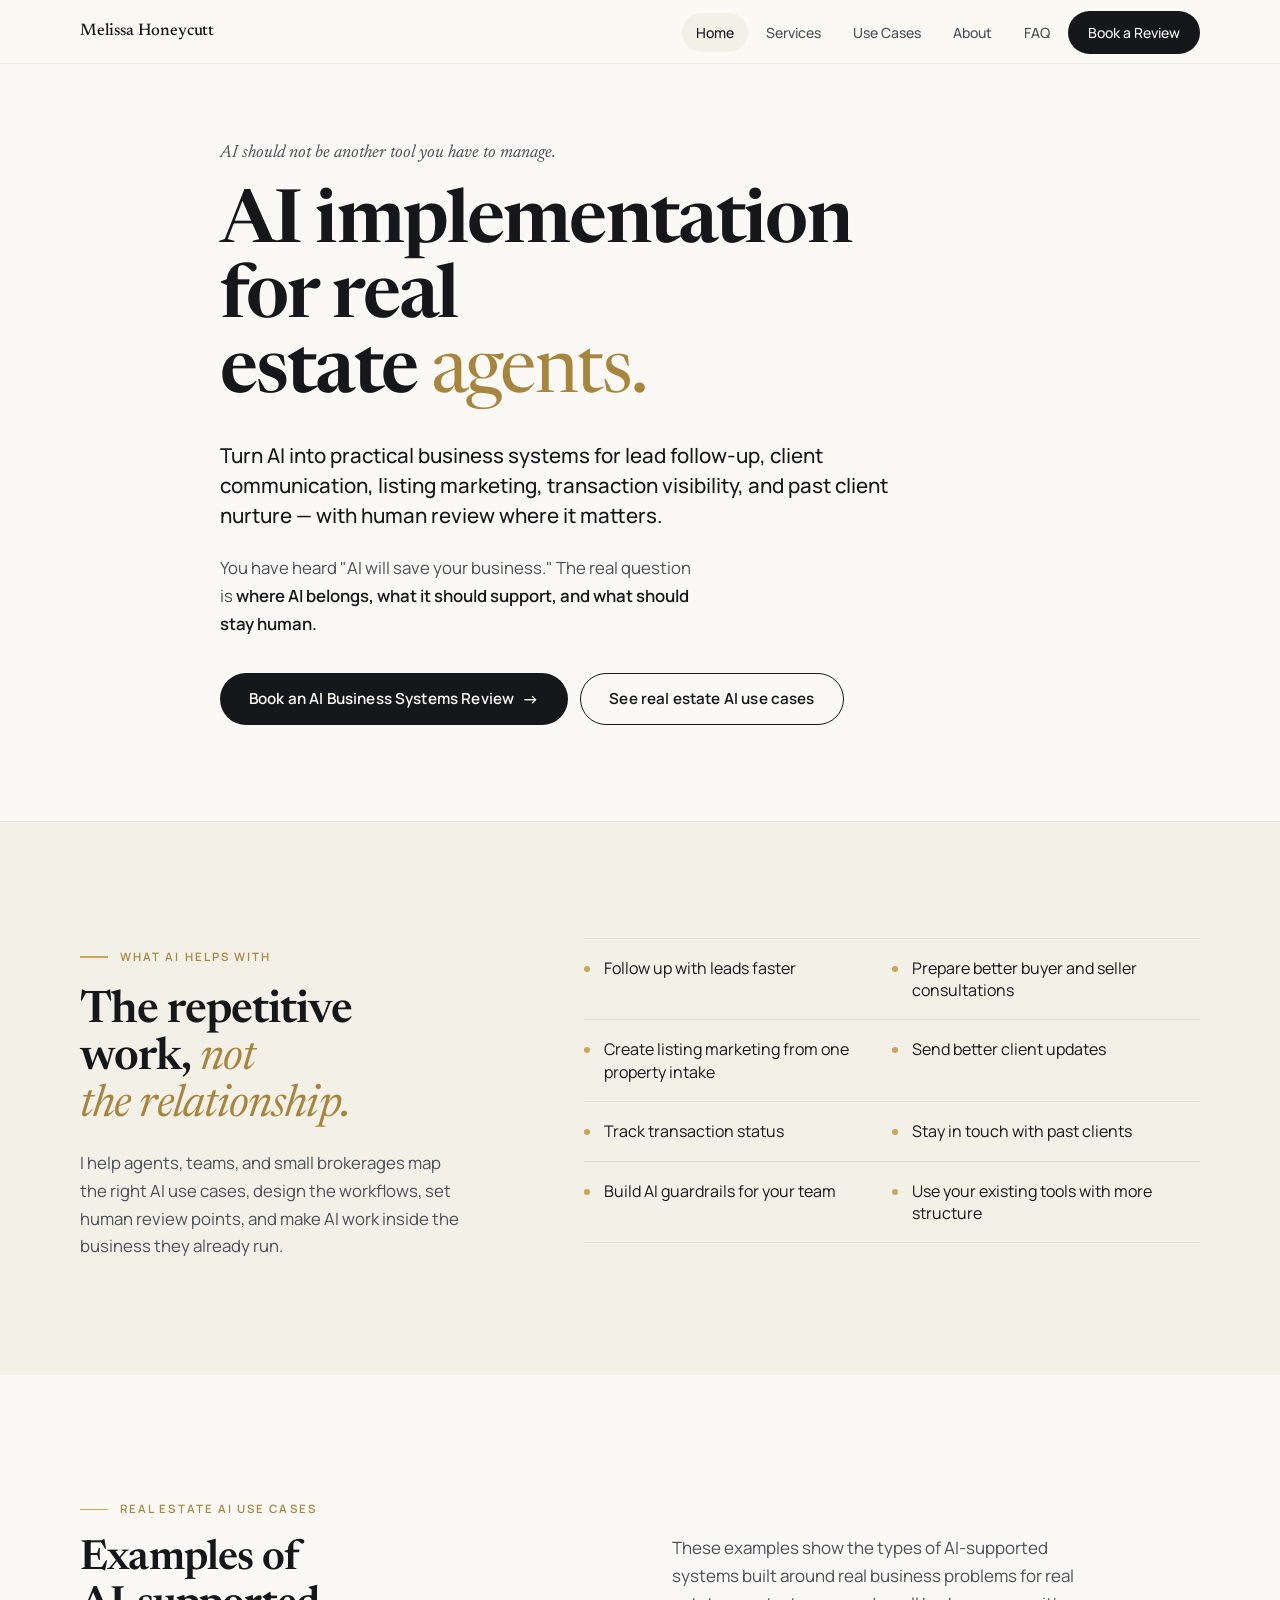
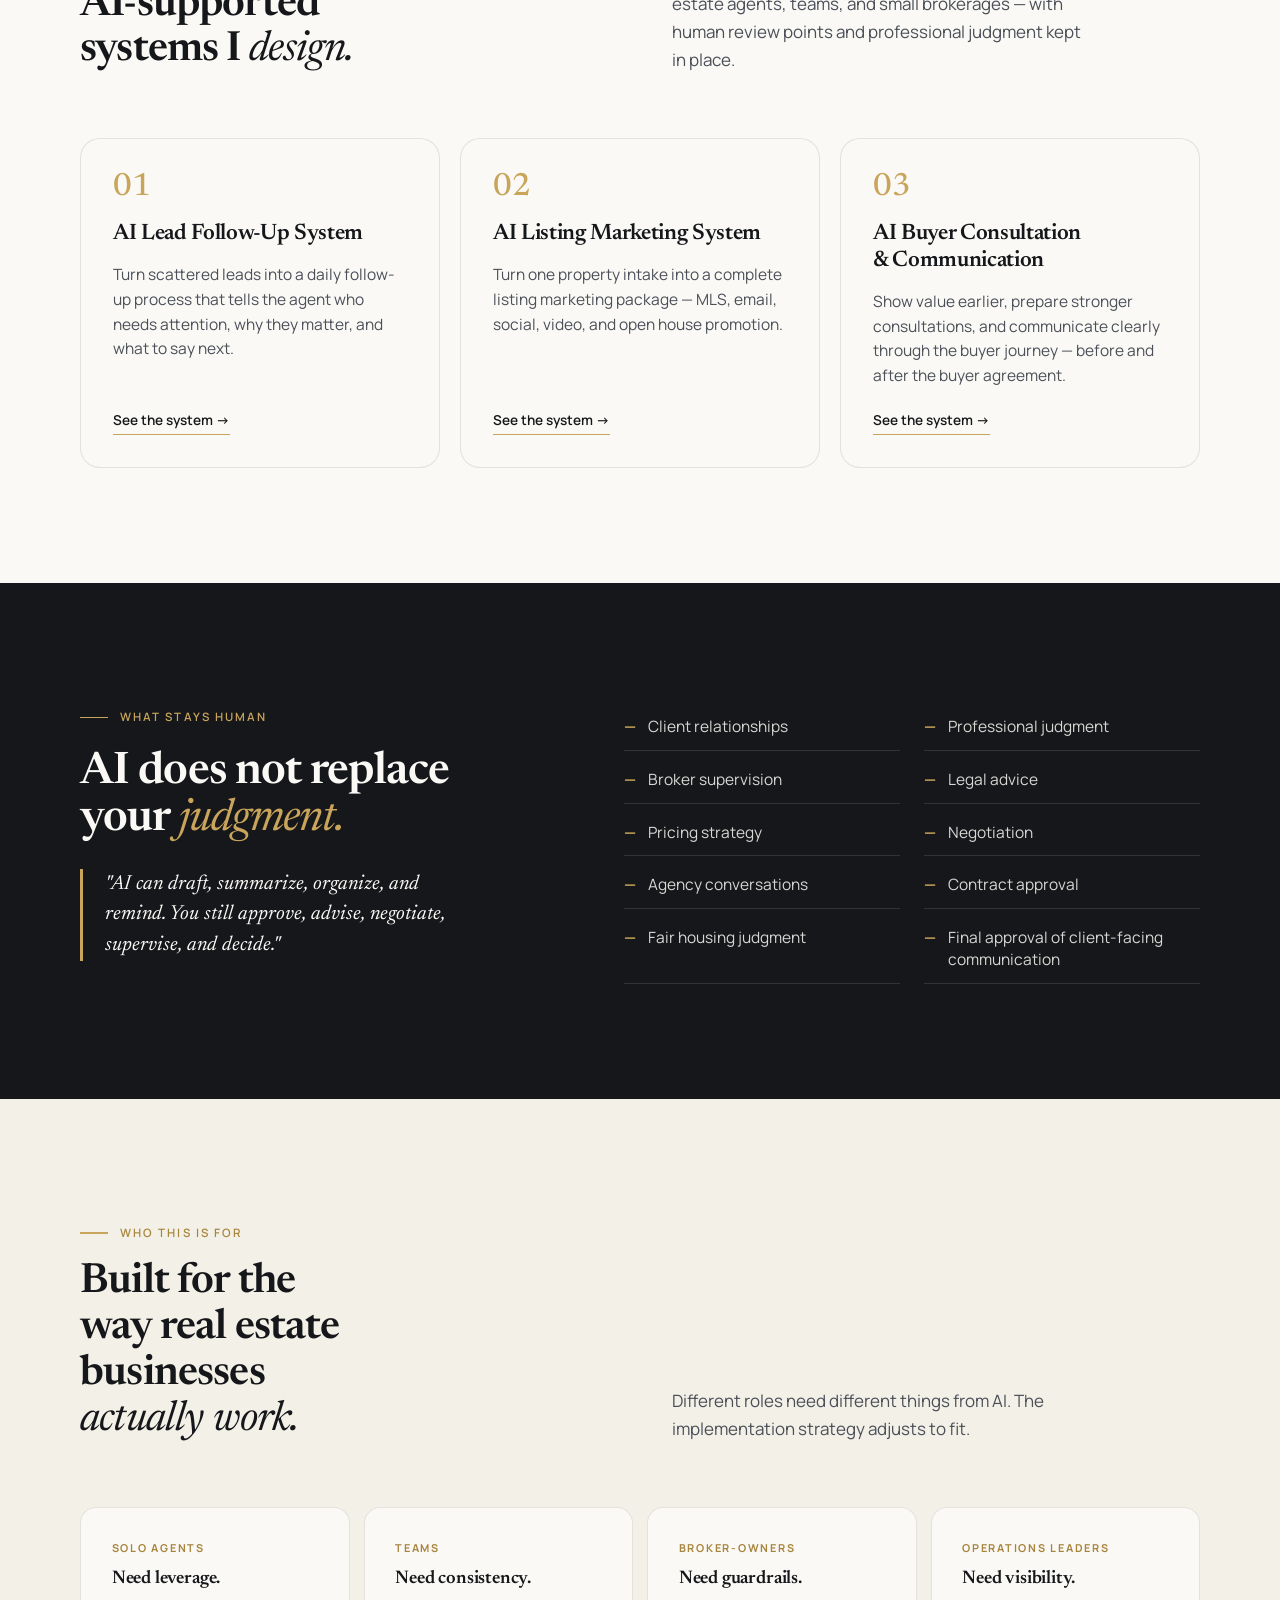
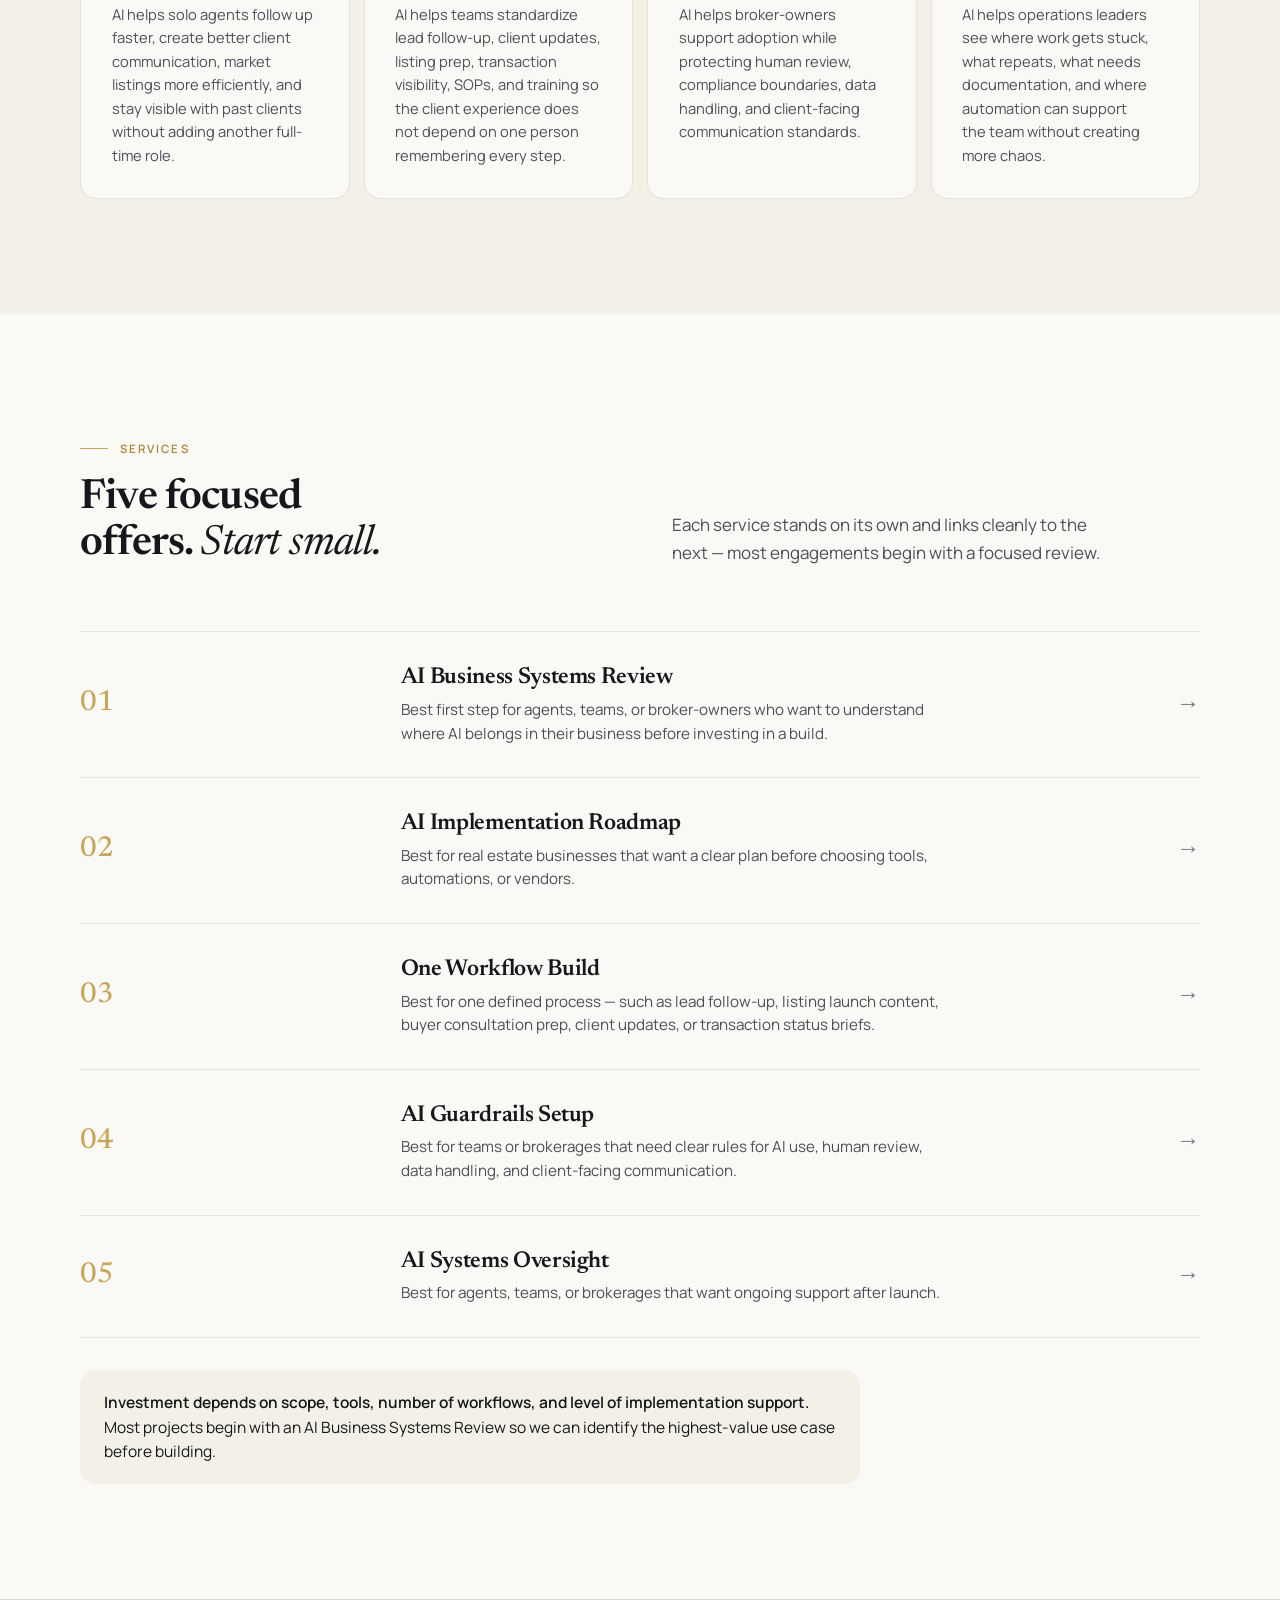
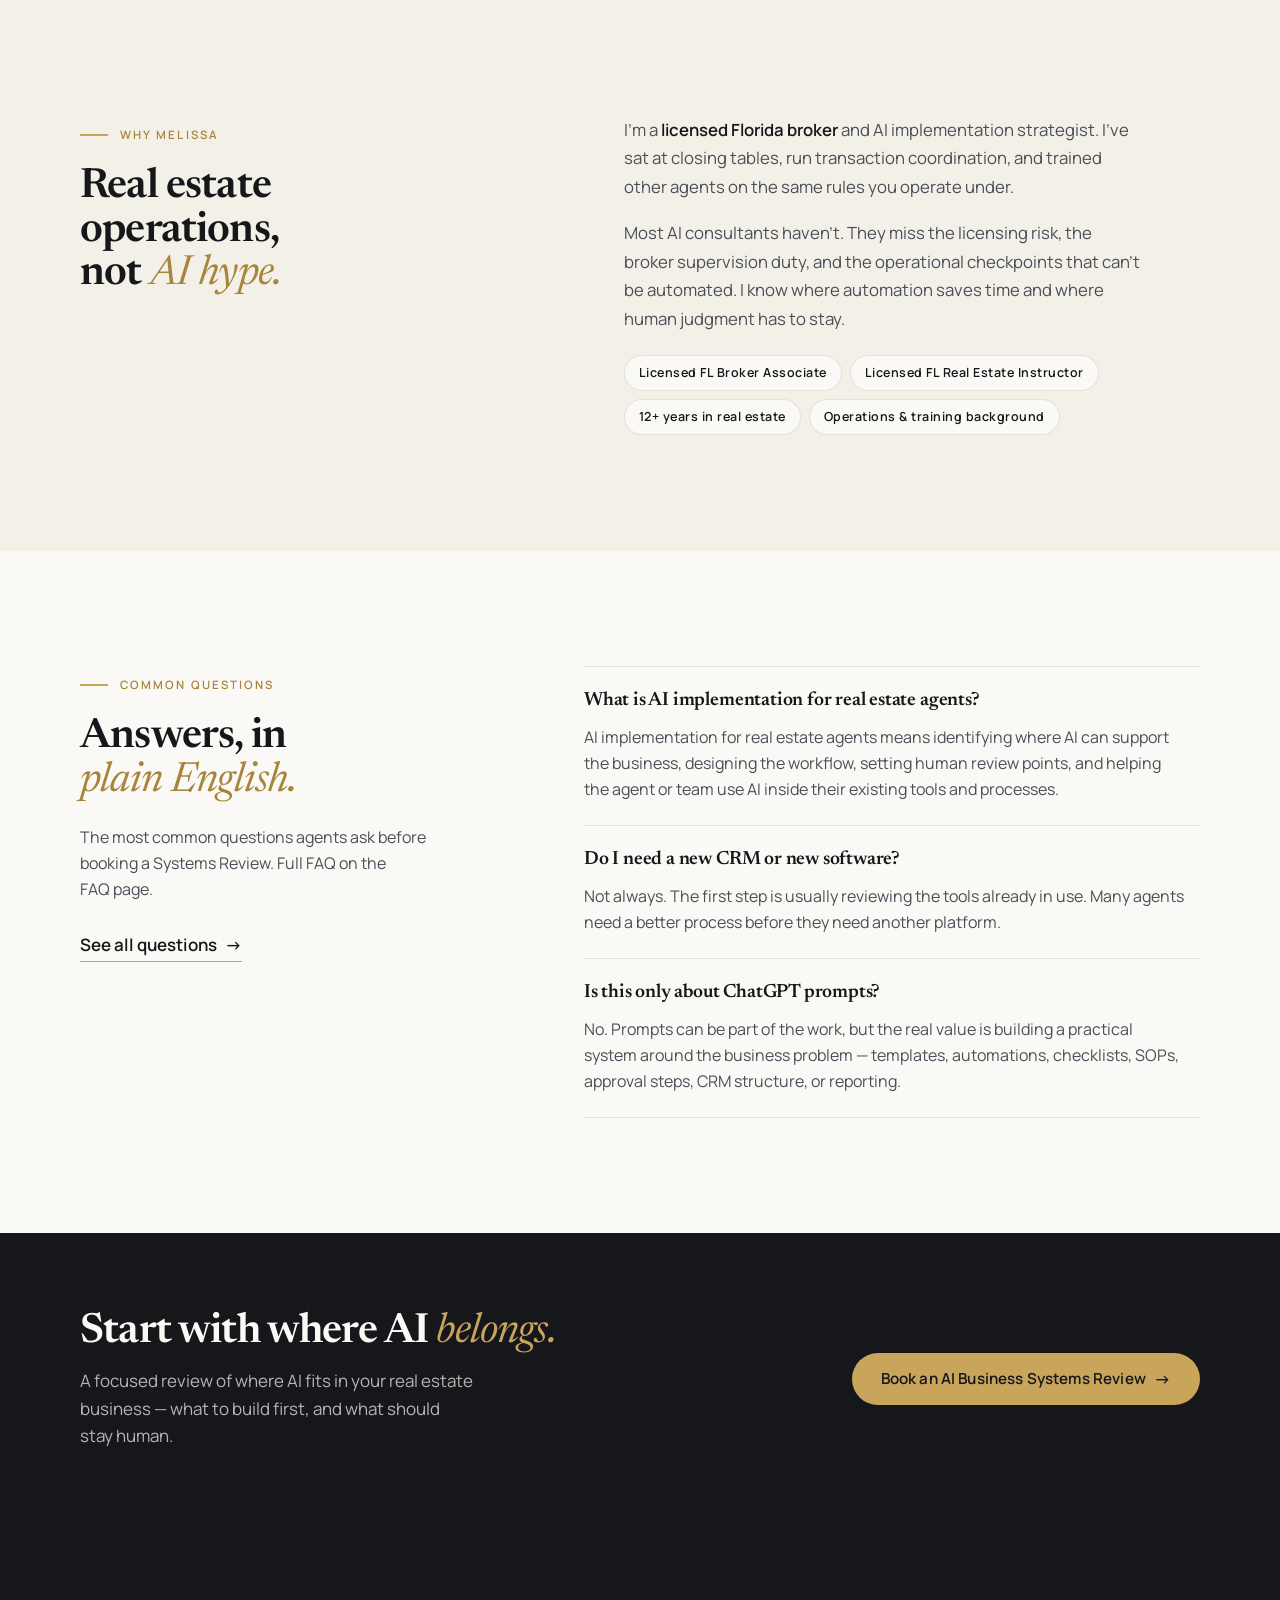
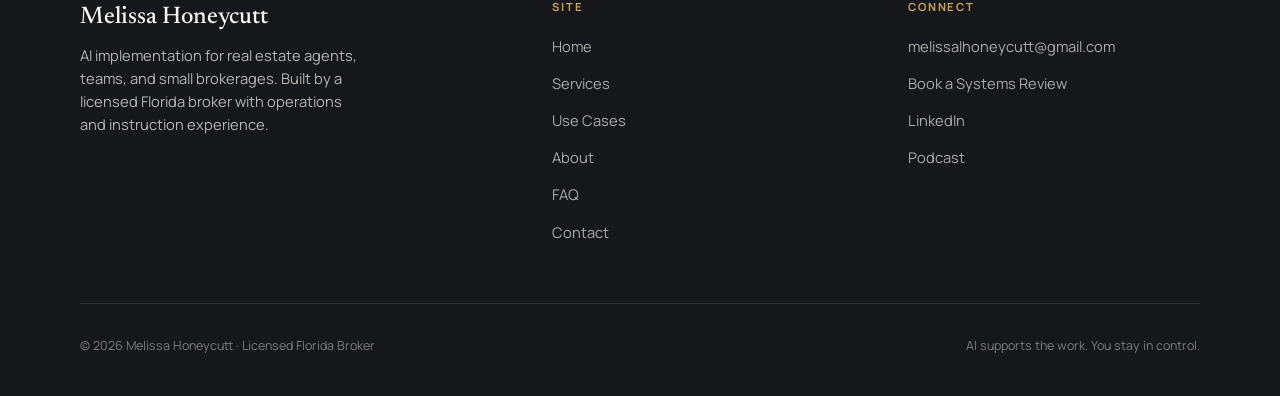
==== commit 15be49ce: "Fix header branding and use case card contrast" ====
--- a/index.html
+++ b/index.html
@@ -488,7 +488,7 @@
 
 <header class="nav" id="nav">
   <div class="nav-inner">
-    <a href="/" class="nav-brand">Melissa Honeycutt<span class="dot">.</span></a>
+    <a href="/" class="nav-brand">Melissa Honeycutt</a>
     <nav aria-label="Primary">
       <ul class="nav-links">
         <li><a href="/" aria-current="page">Home</a></li>
--- a/styles.css
+++ b/styles.css
@@ -131,7 +131,6 @@
   letter-spacing: -0.01em;
   color: var(--ink);
 }
-.nav-brand .dot { color: var(--gold); }
 .nav-links {
   display: flex;
   align-items: center;
